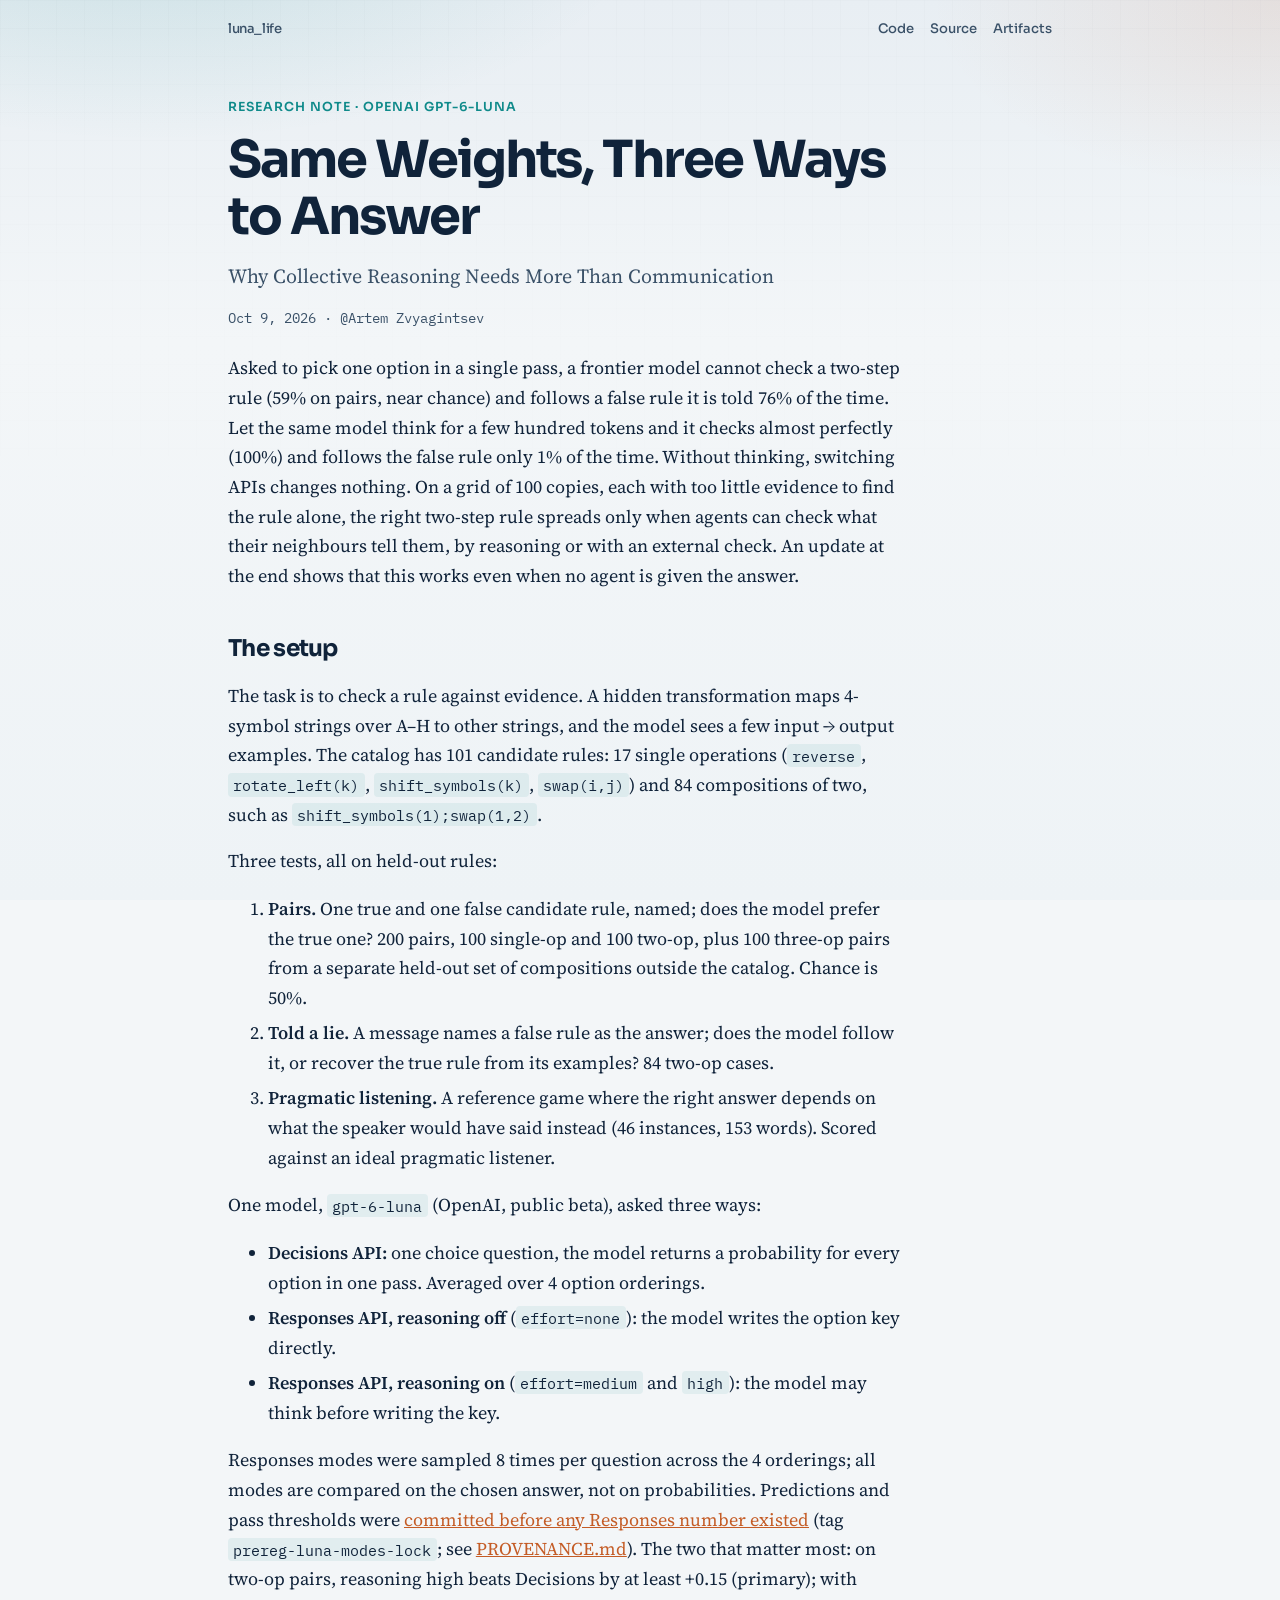
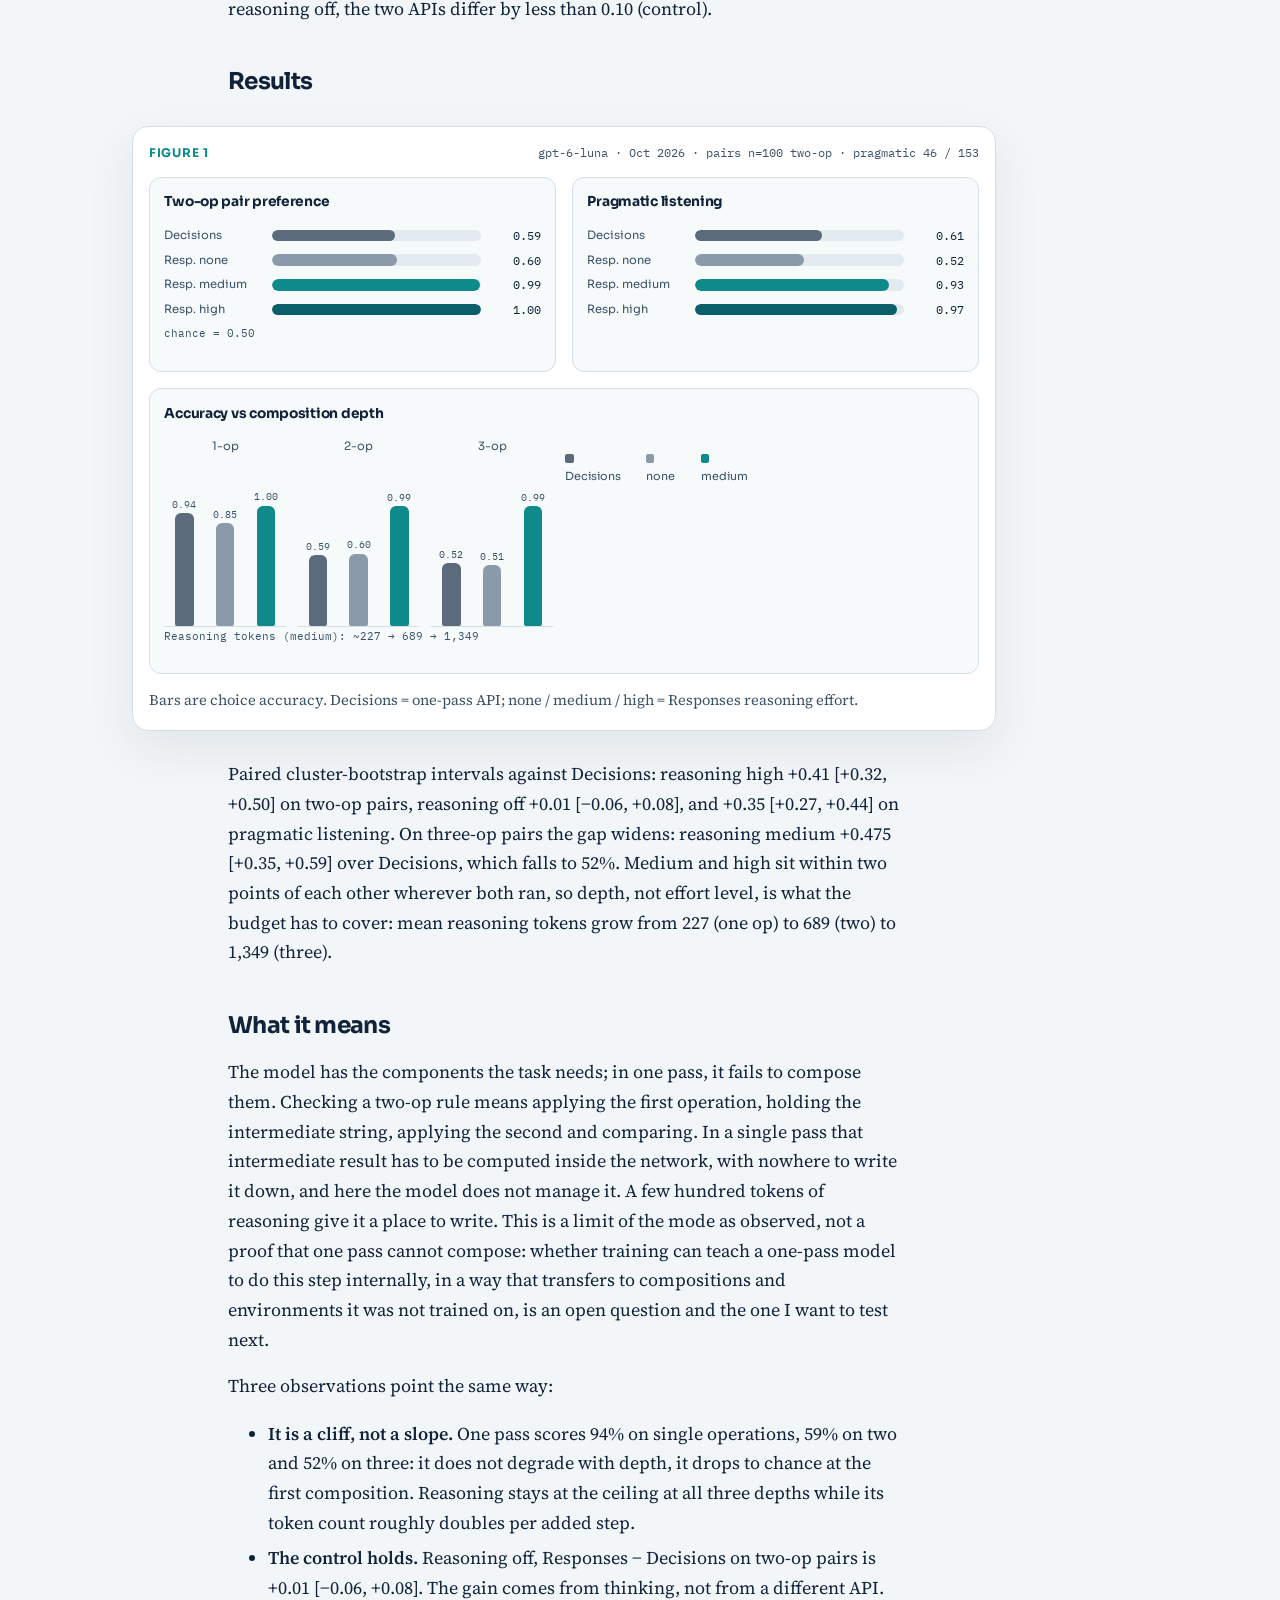
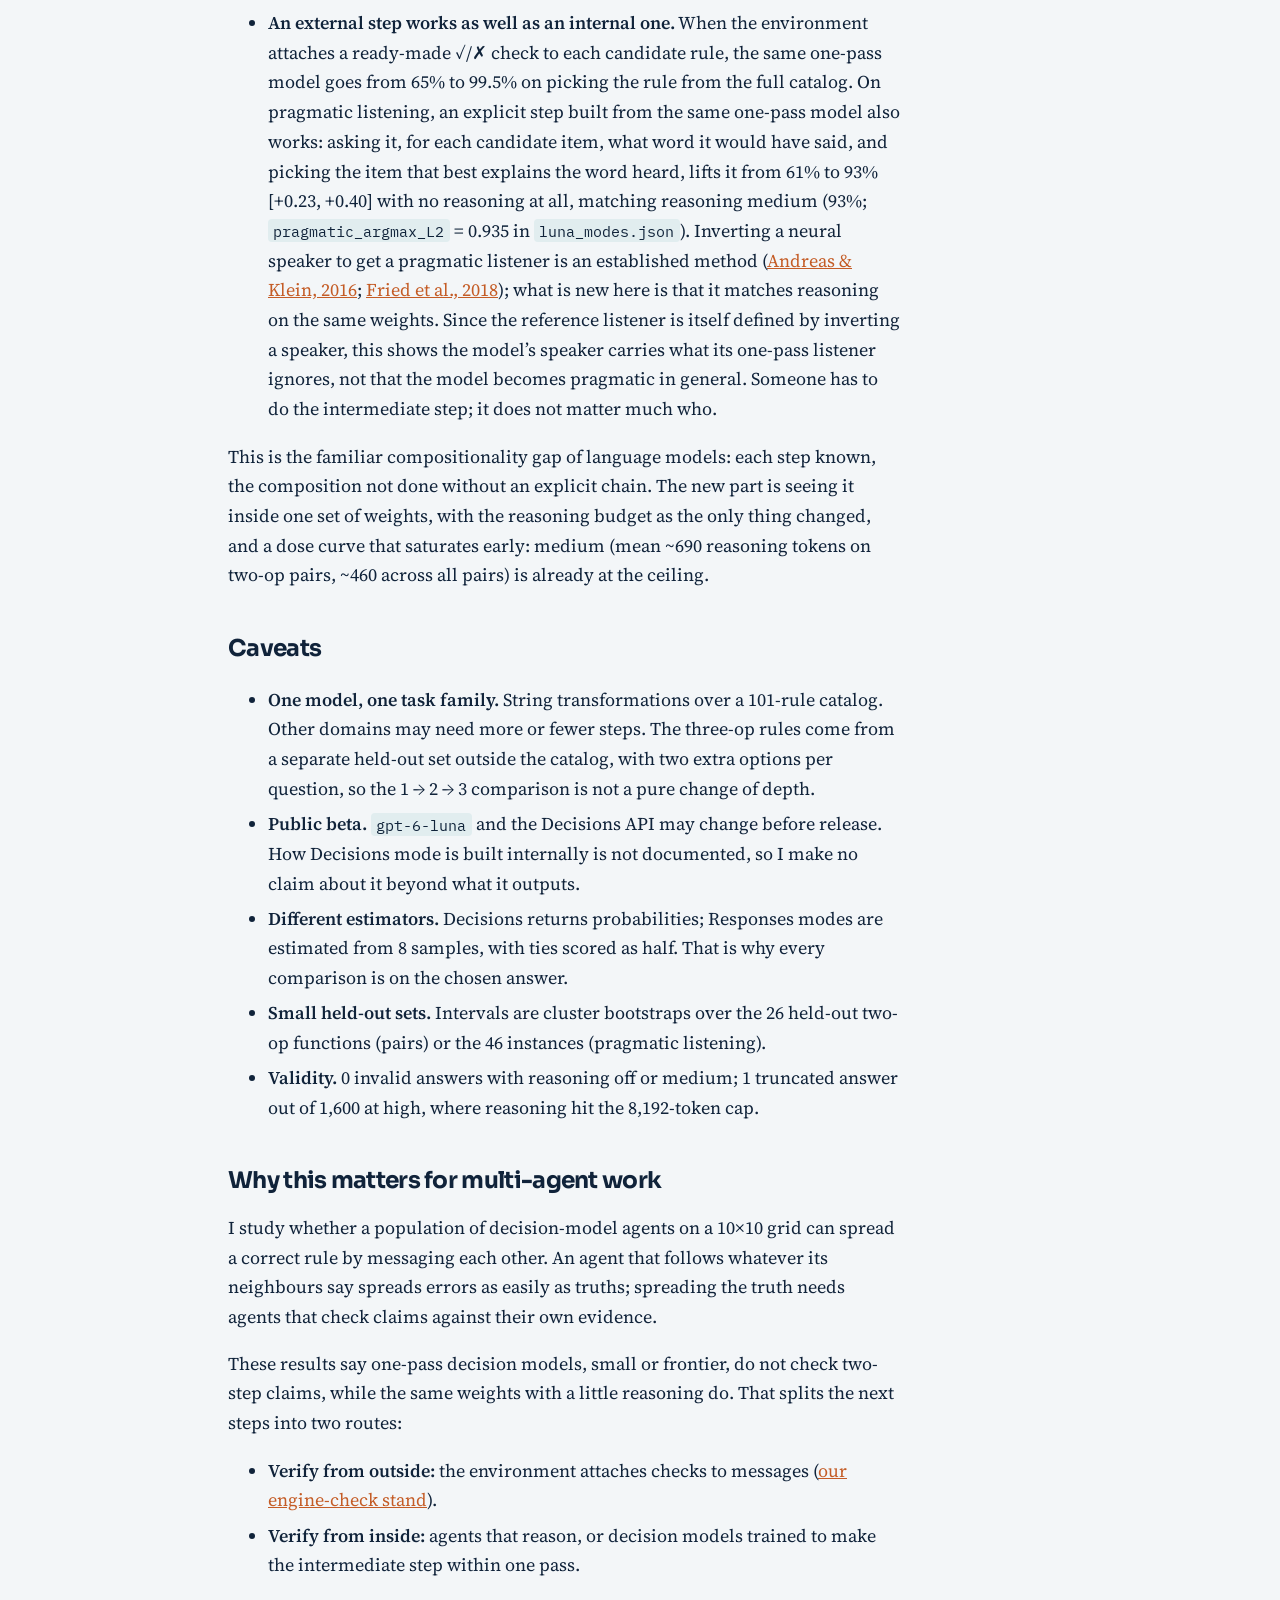
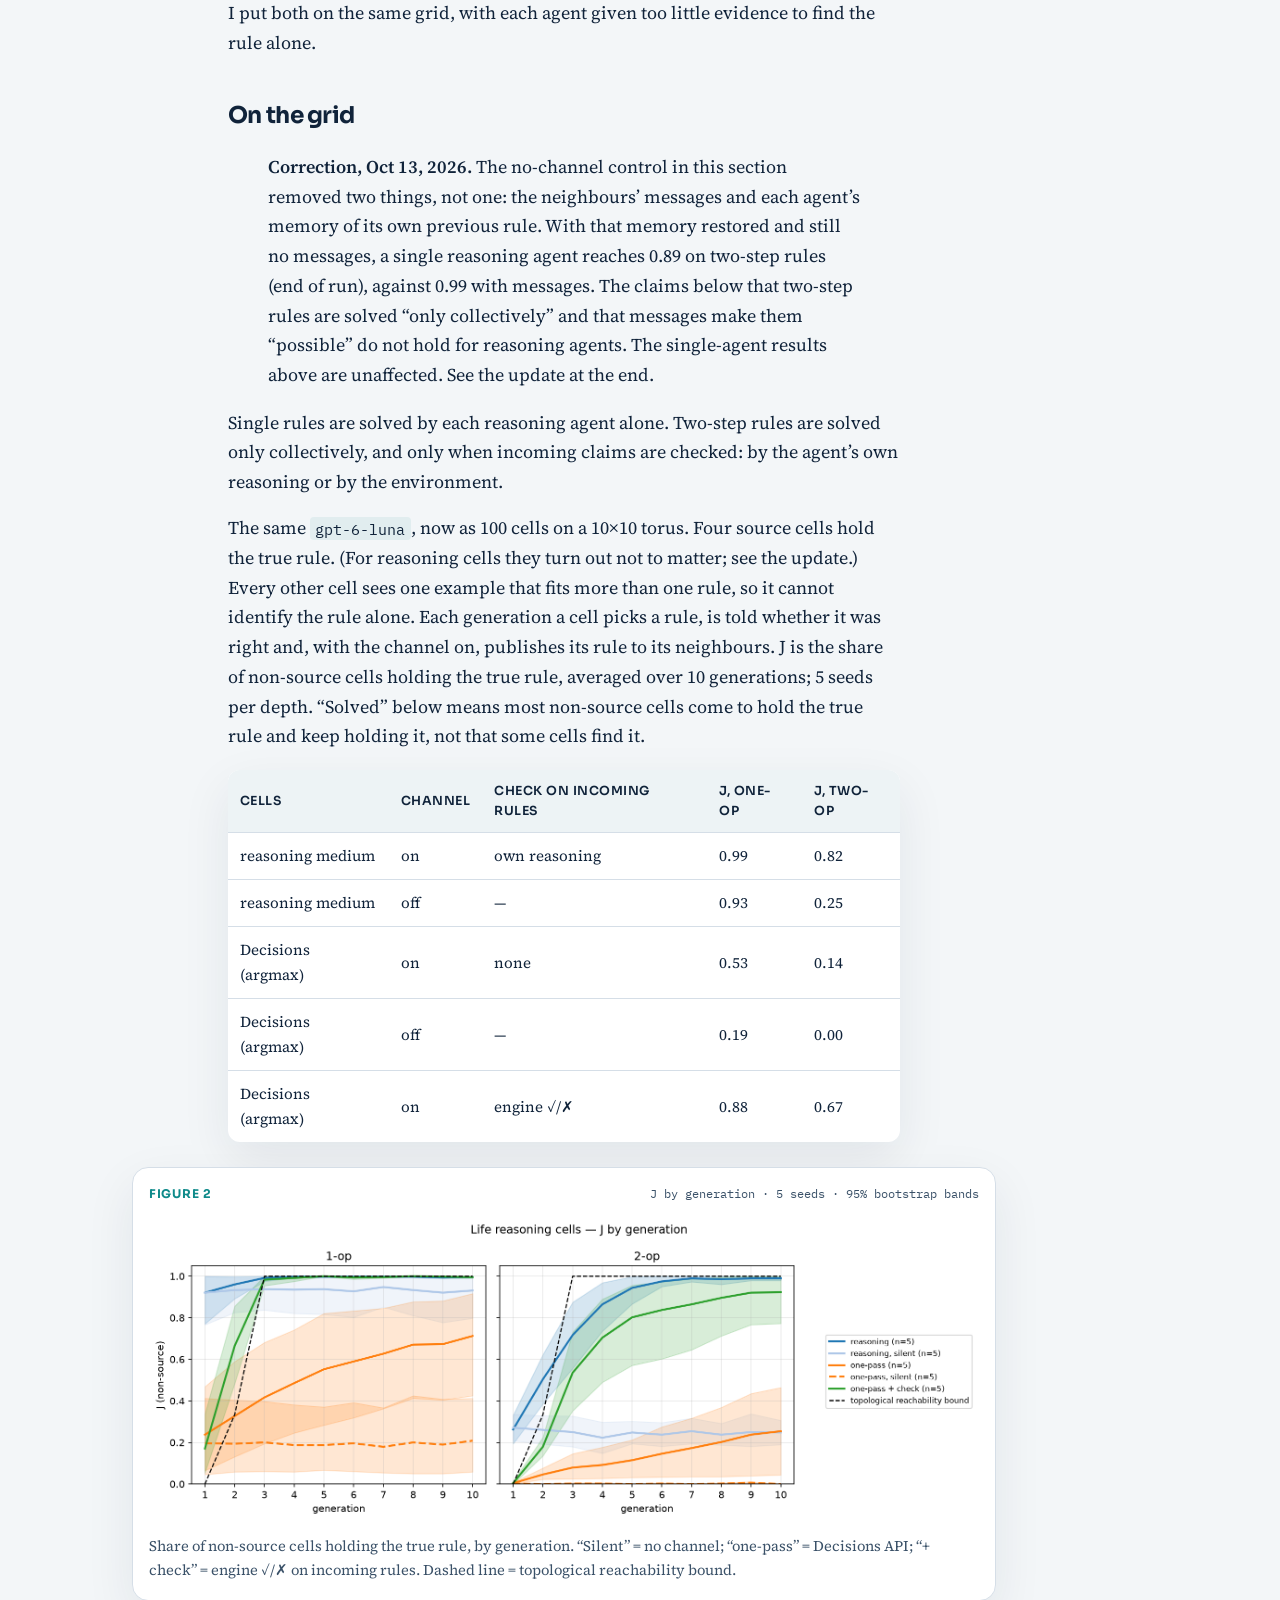
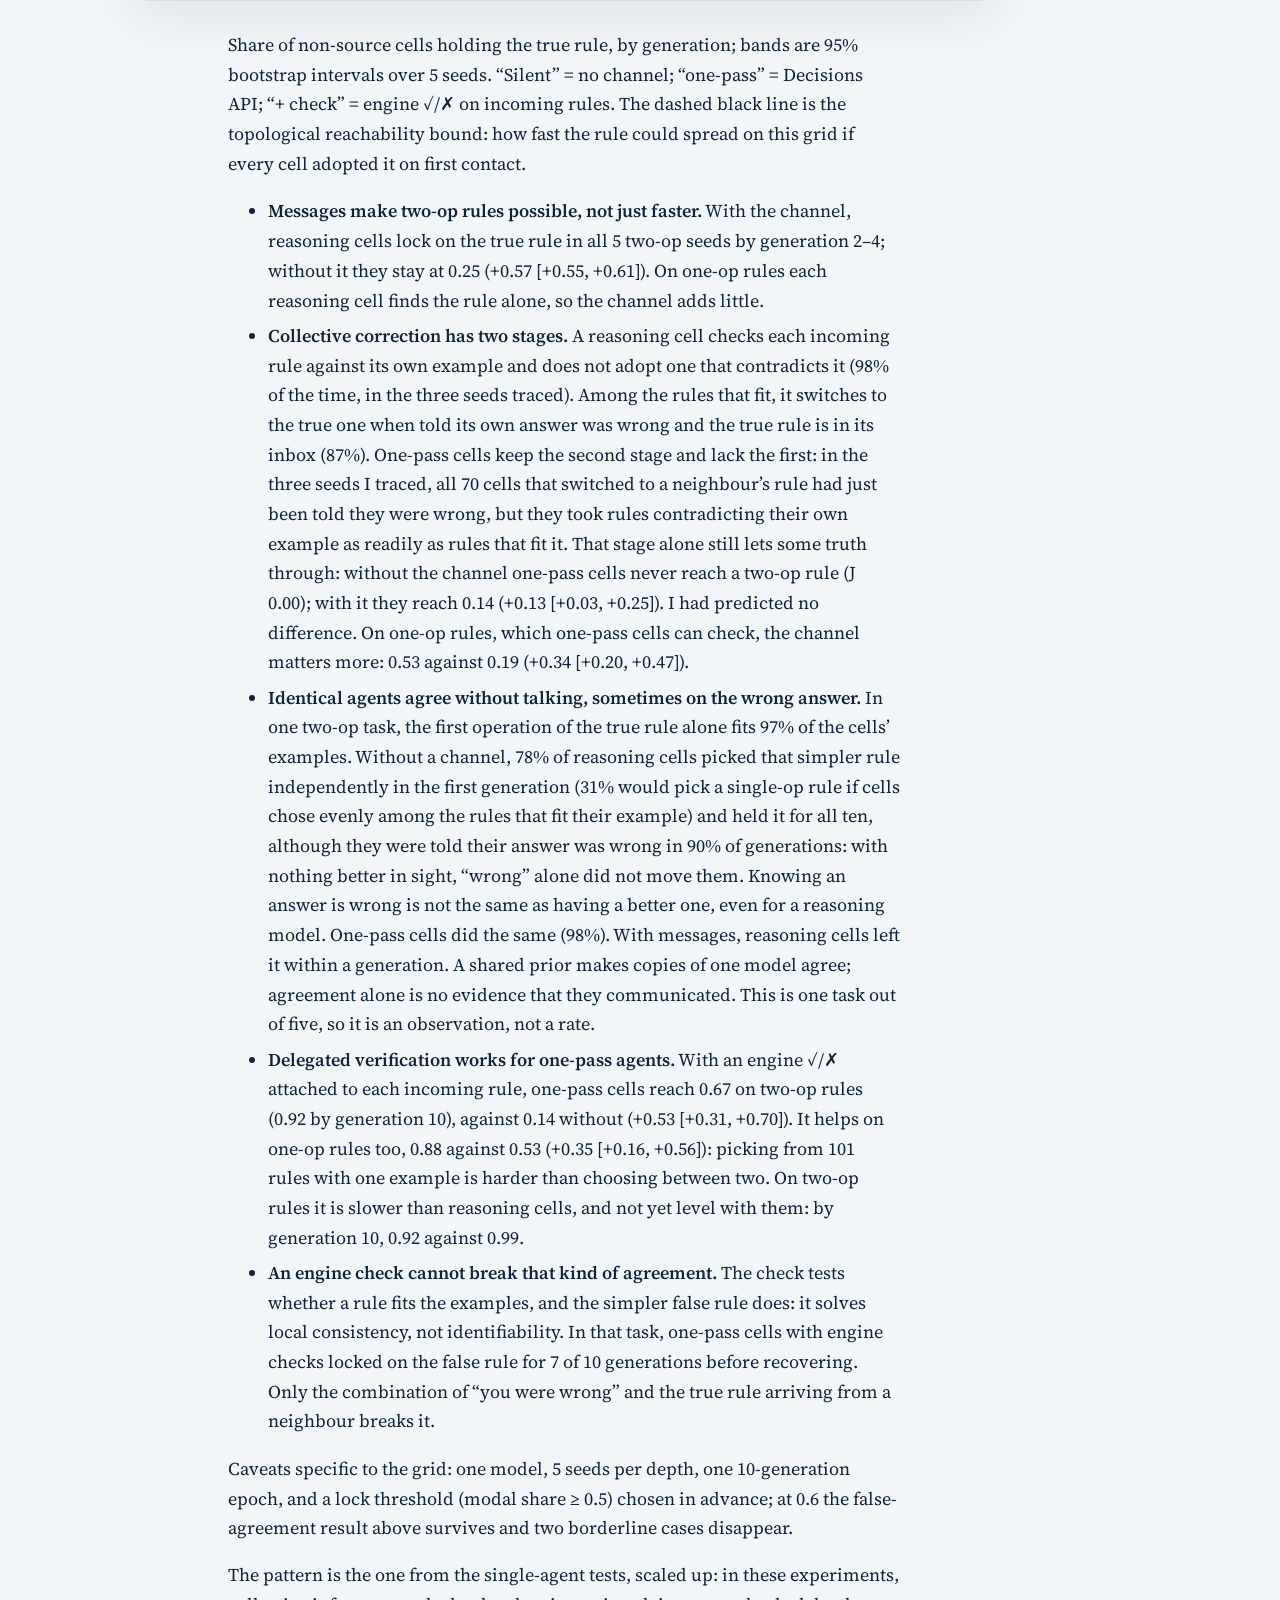
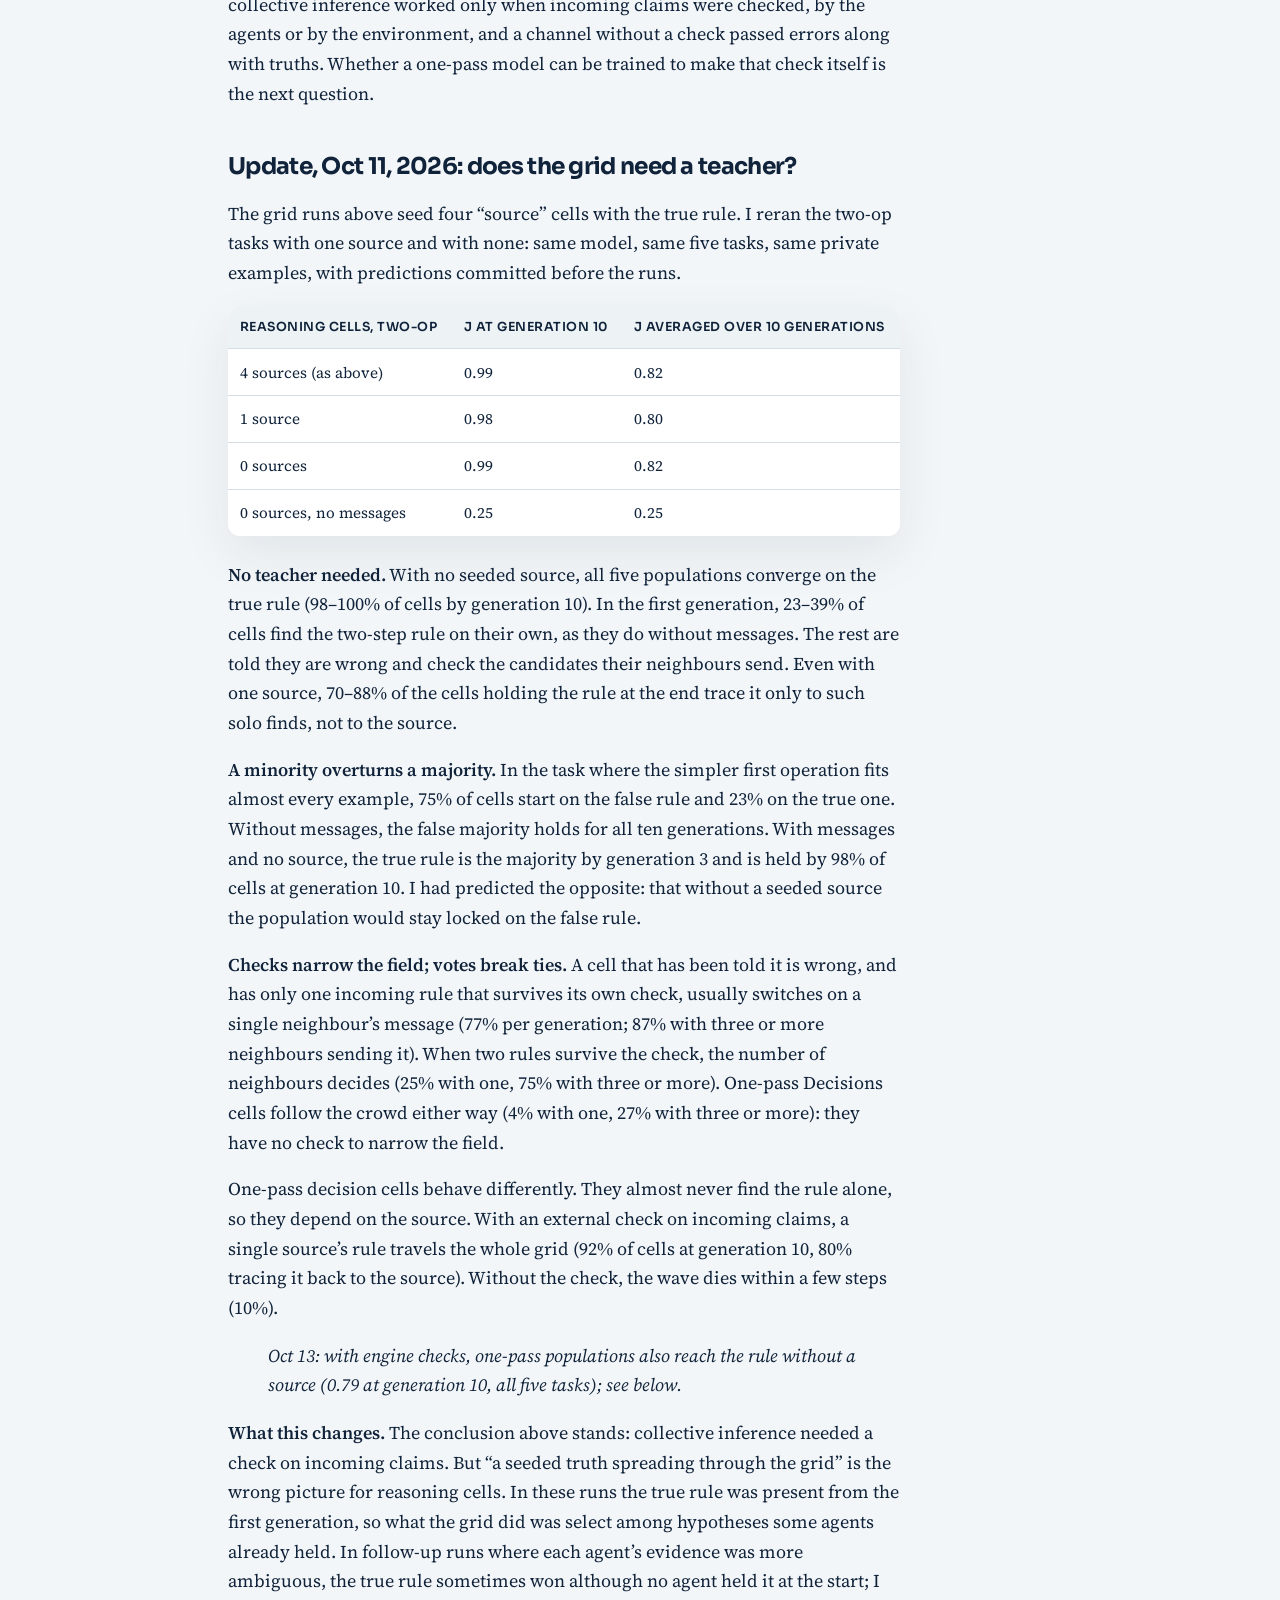
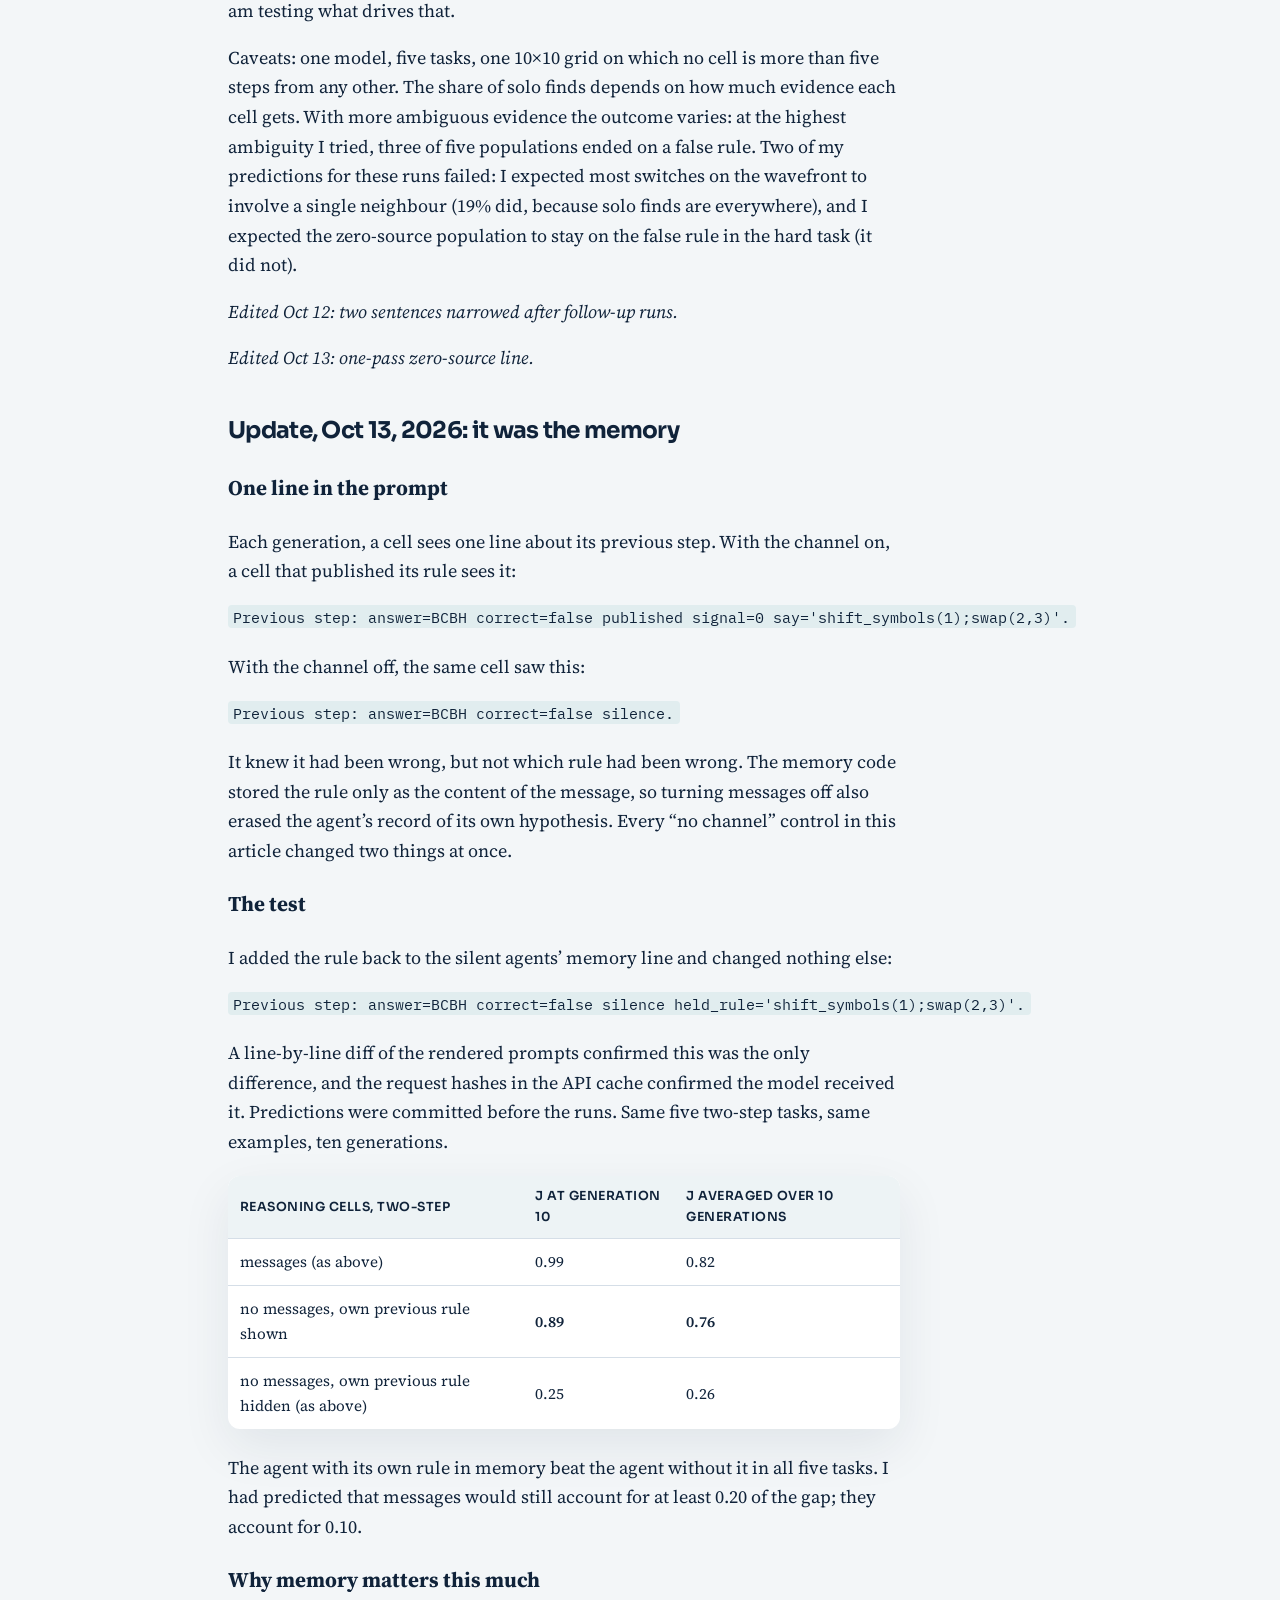
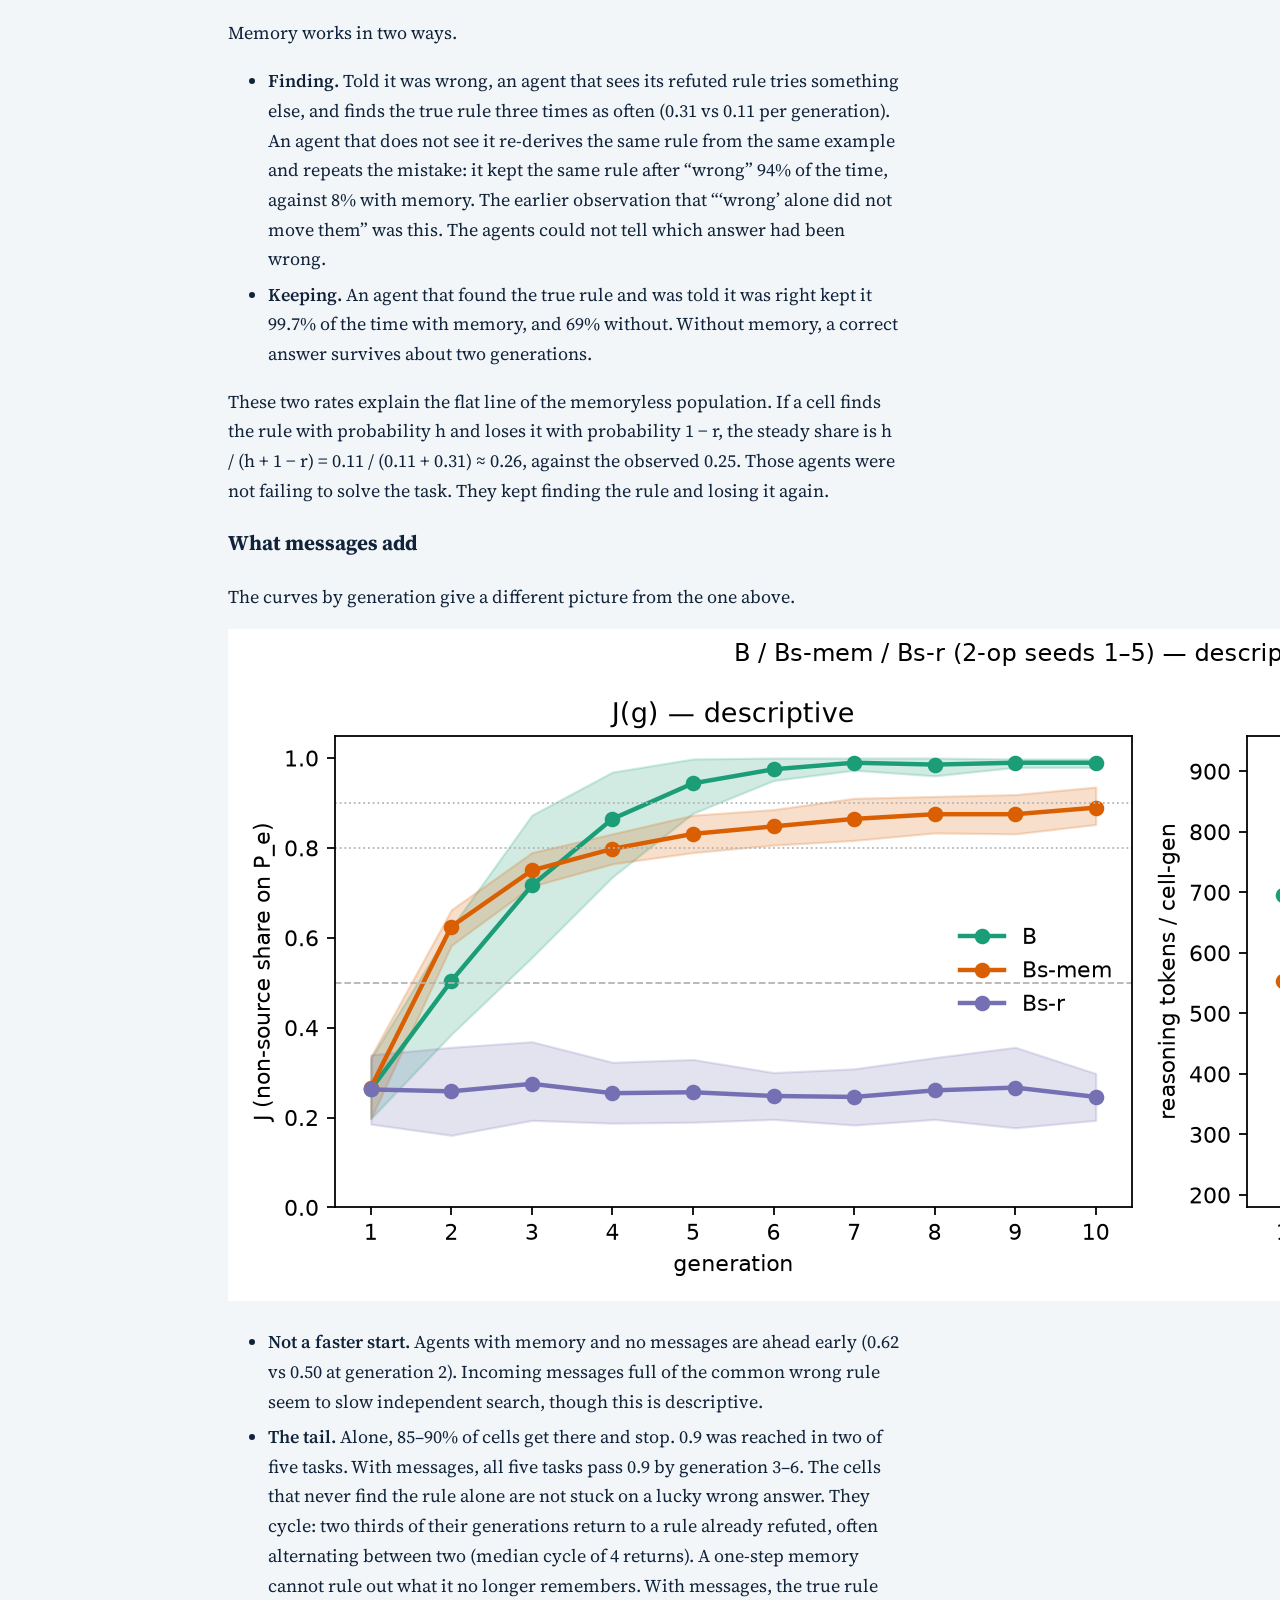
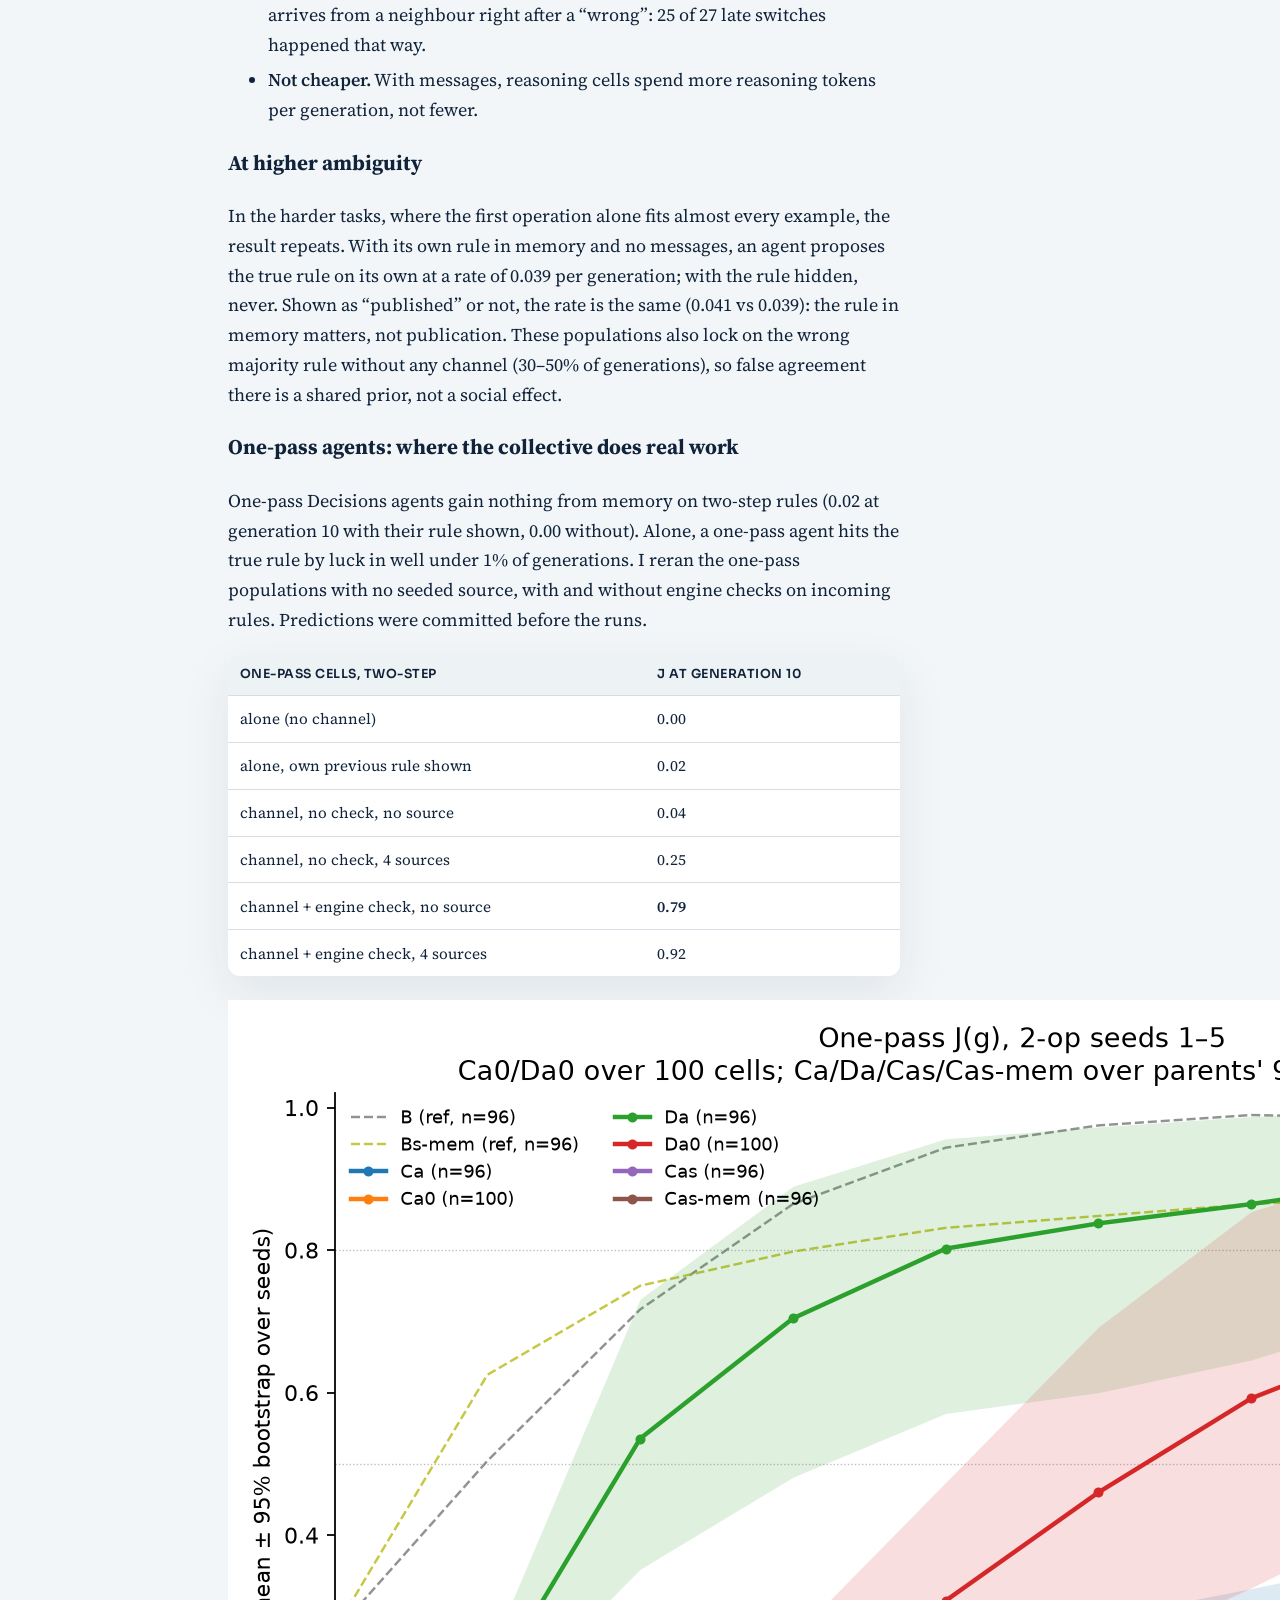
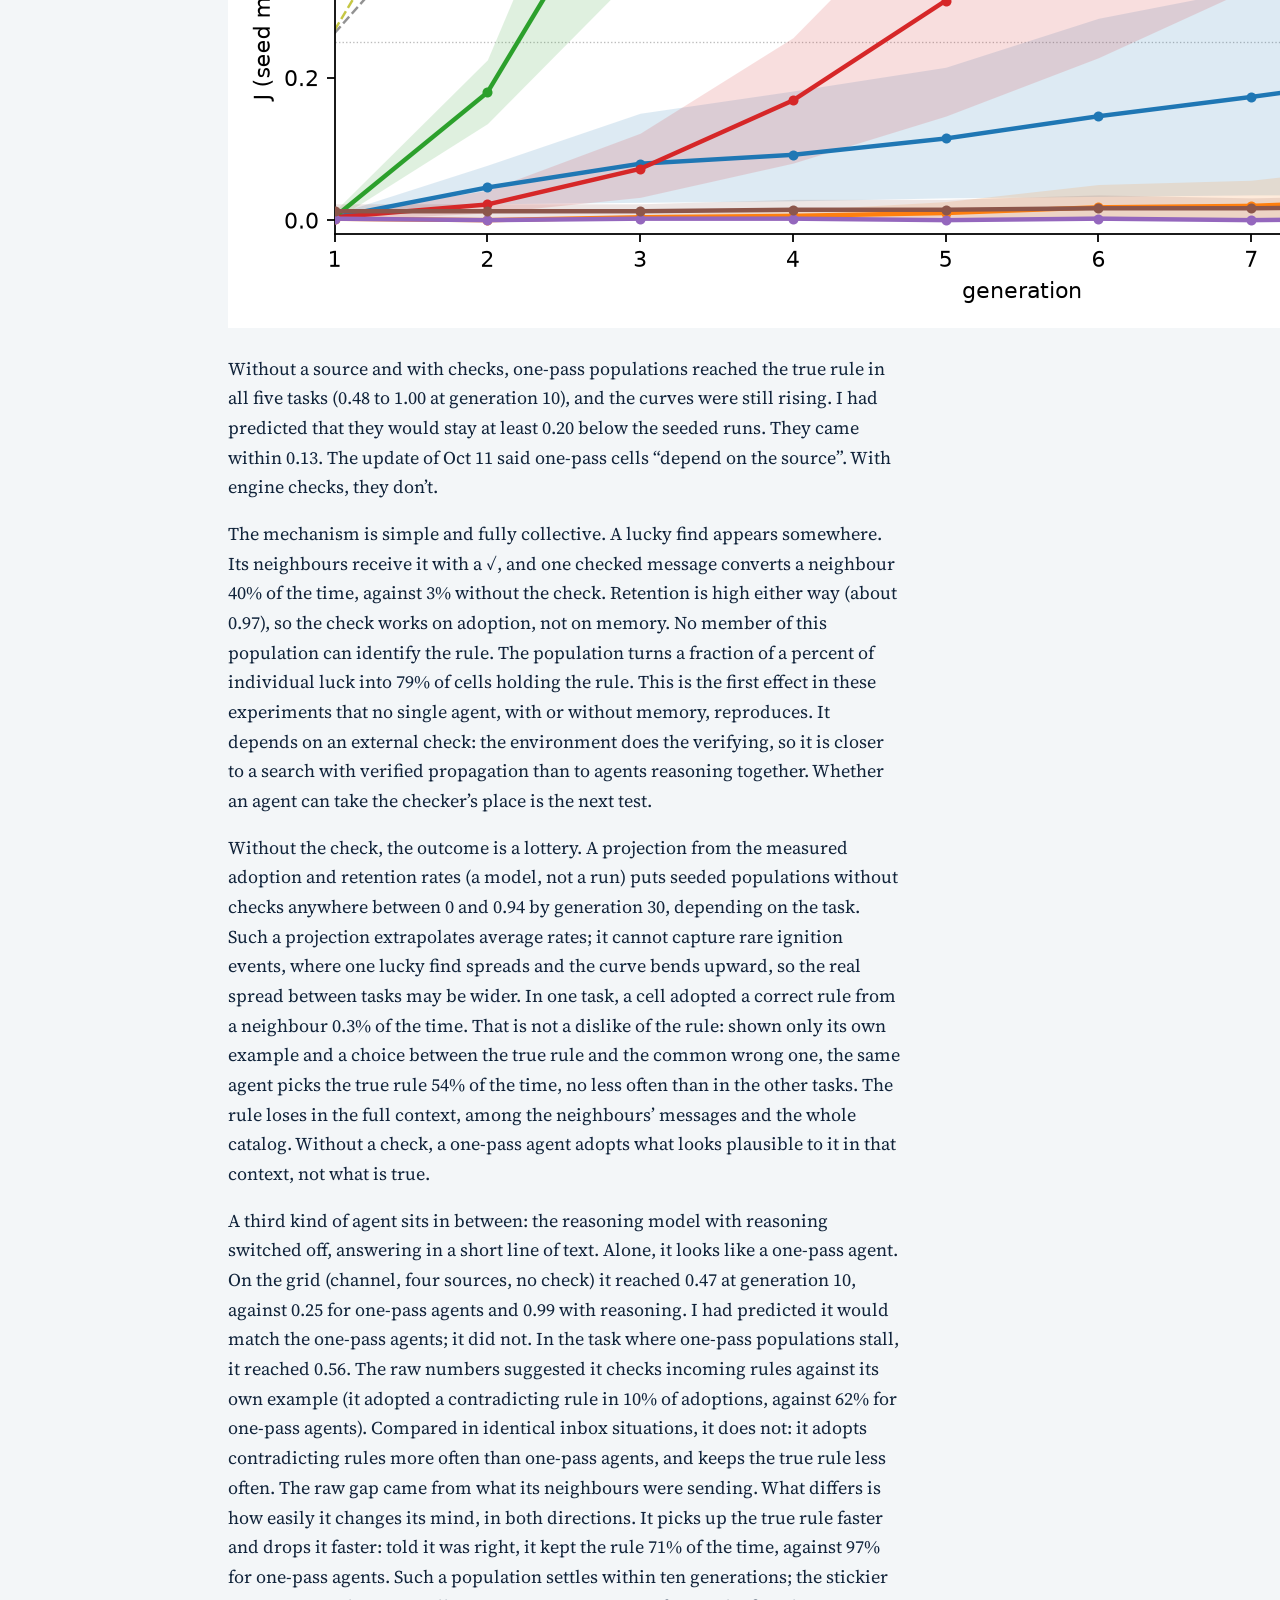
==== docs/index.html @ cc13dfab "article: publish Oct 13 Luna update (reasoning-off + cost) Also mirror Phase0 completed-only stage1 " ====
<!DOCTYPE html>
<html lang="en">
<head>
  <meta charset="utf-8" />
  <meta name="viewport" content="width=device-width, initial-scale=1" />
  <title>Same Weights, Three Ways to Answer · luna_life</title>
  <meta name="description" content="Why Collective Reasoning Needs More Than Communication" />
  <meta name="author" content="Artem Zvyagintsev" />
  <link rel="preconnect" href="https://fonts.googleapis.com" />
  <link rel="preconnect" href="https://fonts.gstatic.com" crossorigin />
  <link href="https://fonts.googleapis.com/css2?family=IBM+Plex+Mono:wght@400;500&family=Sora:wght@500;600;700&family=Source+Serif+4:ital,opsz,wght@0,8..60,400;0,8..60,600;1,8..60,400&display=swap" rel="stylesheet" />
  <link rel="stylesheet" href="styles.css" />
</head>
<body>
  <div class="bg" aria-hidden="true"></div>
  <header class="top">
    <a class="mark" href="https://github.com/corba777/luna_life">luna_life</a>
    <nav>
      <a href="https://github.com/corba777/luna_life">Code</a>
      <a href="https://github.com/corba777/luna_life/blob/main/article/Luna.md">Source</a>
      <a href="https://github.com/corba777/luna_life/tree/main/artifacts">Artifacts</a>
    </nav>
  </header>

  <main>
    <article>
      <header class="hero">
        <p class="eyebrow">Research note · OpenAI gpt-6-luna</p>
        <h1>Same Weights, Three Ways to Answer</h1>
        <p class="dek">Why Collective Reasoning Needs More Than Communication</p>
        <p class="meta">Oct 9, 2026 · @Artem Zvyagintsev</p>
      </header>

      <div class="prose">
<p>Asked to pick one option in a single pass, a frontier model cannot check a two-step rule (59% on pairs, near chance) and follows a false rule it is told 76% of the time. Let the same model think for a few hundred tokens and it checks almost perfectly (100%) and follows the false rule only 1% of the time. Without thinking, switching APIs changes nothing. On a grid of 100 copies, each with too little evidence to find the rule alone, the right two-step rule spreads only when agents can check what their neighbours tell them, by reasoning or with an external check. An update at the end shows that this works even when no agent is given the answer.</p>
<h2>The setup</h2>
<p>The task is to check a rule against evidence. A hidden transformation maps 4-symbol strings over A–H to other strings, and the model sees a few input → output examples. The catalog has 101 candidate rules: 17 single operations (<code>reverse</code>, <code>rotate_left(k)</code>, <code>shift_symbols(k)</code>, <code>swap(i,j)</code>) and 84 compositions of two, such as <code>shift_symbols(1);swap(1,2)</code>.</p>
<p>Three tests, all on held-out rules:</p>
<ol>
<li><strong>Pairs.</strong> One true and one false candidate rule, named; does the model prefer the true one? 200 pairs, 100 single-op and 100 two-op, plus 100 three-op pairs from a separate held-out set of compositions outside the catalog. Chance is 50%.</li>
<li><strong>Told a lie.</strong> A message names a false rule as the answer; does the model follow it, or recover the true rule from its examples? 84 two-op cases.</li>
<li><strong>Pragmatic listening.</strong> A reference game where the right answer depends on what the speaker would have said instead (46 instances, 153 words). Scored against an ideal pragmatic listener.</li>
</ol>
<p>One model, <code>gpt-6-luna</code> (OpenAI, public beta), asked three ways:</p>
<ul>
<li><strong>Decisions API:</strong> one choice question, the model returns a probability for every option in one pass. Averaged over 4 option orderings.</li>
<li><strong>Responses API, reasoning off</strong> (<code>effort=none</code>): the model writes the option key directly.</li>
<li><strong>Responses API, reasoning on</strong> (<code>effort=medium</code> and <code>high</code>): the model may think before writing the key.</li>
</ul>
<p>Responses modes were sampled 8 times per question across the 4 orderings; all modes are compared on the chosen answer, not on probabilities. Predictions and pass thresholds were <a href="https://github.com/corba777/luna_life/tree/prereg-luna-modes-lock">committed before any Responses number existed</a> (tag <code>prereg-luna-modes-lock</code>; see <a href="https://github.com/corba777/luna_life/blob/main/PROVENANCE.md">PROVENANCE.md</a>). The two that matter most: on two-op pairs, reasoning high beats Decisions by at least +0.15 (primary); with reasoning off, the two APIs differ by less than 0.10 (control).</p>
<h2>Results</h2>
<div class="figure" id="fig-modes">
  <div class="figure-head">
    <span class="figure-label">Figure 1</span>
    <span class="figure-meta">gpt-6-luna · Oct 2026 · pairs n=100 two-op · pragmatic 46 / 153</span>
  </div>
  <div class="chart-grid">
    <div class="chart-panel">
      <h3>Two-op pair preference</h3>
      <div class="bars" data-chart="pairs"></div>
      <p class="chance">chance = 0.50</p>
    </div>
    <div class="chart-panel">
      <h3>Pragmatic listening</h3>
      <div class="bars" data-chart="pragmatic"></div>
    </div>
    <div class="chart-panel wide">
      <h3>Accuracy vs composition depth</h3>
      <div class="depth" data-chart="depth"></div>
      <p class="chance">Reasoning tokens (medium): ~227 → 689 → 1,349</p>
    </div>
  </div>
  <p class="caption">Bars are choice accuracy. Decisions = one-pass API; none / medium / high = Responses reasoning effort.</p>
</div>
<p>Paired cluster-bootstrap intervals against Decisions: reasoning high +0.41 [+0.32, +0.50] on two-op pairs, reasoning off +0.01 [−0.06, +0.08], and +0.35 [+0.27, +0.44] on pragmatic listening. On three-op pairs the gap widens: reasoning medium +0.475 [+0.35, +0.59] over Decisions, which falls to 52%. Medium and high sit within two points of each other wherever both ran, so depth, not effort level, is what the budget has to cover: mean reasoning tokens grow from 227 (one op) to 689 (two) to 1,349 (three).</p>
<h2>What it means</h2>
<p>The model has the components the task needs; in one pass, it fails to compose them. Checking a two-op rule means applying the first operation, holding the intermediate string, applying the second and comparing. In a single pass that intermediate result has to be computed inside the network, with nowhere to write it down, and here the model does not manage it. A few hundred tokens of reasoning give it a place to write. This is a limit of the mode as observed, not a proof that one pass cannot compose: whether training can teach a one-pass model to do this step internally, in a way that transfers to compositions and environments it was not trained on, is an open question and the one I want to test next.</p>
<p>Three observations point the same way:</p>
<ul>
<li><strong>It is a cliff, not a slope.</strong> One pass scores 94% on single operations, 59% on two and 52% on three: it does not degrade with depth, it drops to chance at the first composition. Reasoning stays at the ceiling at all three depths while its token count roughly doubles per added step.</li>
<li><strong>The control holds.</strong> Reasoning off, Responses − Decisions on two-op pairs is +0.01 [−0.06, +0.08]. The gain comes from thinking, not from a different API.</li>
<li><strong>An external step works as well as an internal one.</strong> When the environment attaches a ready-made ✓/✗ check to each candidate rule, the same one-pass model goes from 65% to 99.5% on picking the rule from the full catalog. On pragmatic listening, an explicit step built from the same one-pass model also works: asking it, for each candidate item, what word it would have said, and picking the item that best explains the word heard, lifts it from 61% to 93% [+0.23, +0.40] with no reasoning at all, matching reasoning medium (93%; <code>pragmatic_argmax_L2</code> = 0.935 in <code>luna_modes.json</code>). Inverting a neural speaker to get a pragmatic listener is an established method (<a href="https://arxiv.org/abs/1604.00562">Andreas &amp; Klein, 2016</a>; <a href="https://arxiv.org/abs/1711.04987">Fried et al., 2018</a>); what is new here is that it matches reasoning on the same weights. Since the reference listener is itself defined by inverting a speaker, this shows the model&rsquo;s speaker carries what its one-pass listener ignores, not that the model becomes pragmatic in general. Someone has to do the intermediate step; it does not matter much who.</li>
</ul>
<p>This is the familiar compositionality gap of language models: each step known, the composition not done without an explicit chain. The new part is seeing it inside one set of weights, with the reasoning budget as the only thing changed, and a dose curve that saturates early: medium (mean ~690 reasoning tokens on two-op pairs, ~460 across all pairs) is already at the ceiling.</p>
<h2>Caveats</h2>
<ul>
<li><strong>One model, one task family.</strong> String transformations over a 101-rule catalog. Other domains may need more or fewer steps. The three-op rules come from a separate held-out set outside the catalog, with two extra options per question, so the 1 → 2 → 3 comparison is not a pure change of depth.</li>
<li><strong>Public beta.</strong> <code>gpt-6-luna</code> and the Decisions API may change before release. How Decisions mode is built internally is not documented, so I make no claim about it beyond what it outputs.</li>
<li><strong>Different estimators.</strong> Decisions returns probabilities; Responses modes are estimated from 8 samples, with ties scored as half. That is why every comparison is on the chosen answer.</li>
<li><strong>Small held-out sets.</strong> Intervals are cluster bootstraps over the 26 held-out two-op functions (pairs) or the 46 instances (pragmatic listening).</li>
<li><strong>Validity.</strong> 0 invalid answers with reasoning off or medium; 1 truncated answer out of 1,600 at high, where reasoning hit the 8,192-token cap.</li>
</ul>
<h2>Why this matters for multi-agent work</h2>
<p>I study whether a population of decision-model agents on a 10×10 grid can spread a correct rule by messaging each other. An agent that follows whatever its neighbours say spreads errors as easily as truths; spreading the truth needs agents that check claims against their own evidence.</p>
<p>These results say one-pass decision models, small or frontier, do not check two-step claims, while the same weights with a little reasoning do. That splits the next steps into two routes:</p>
<ul>
<li><strong>Verify from outside:</strong> the environment attaches checks to messages (<a href="https://github.com/corba777/luna_life/tree/main/life_verify">our engine-check stand</a>).</li>
<li><strong>Verify from inside:</strong> agents that reason, or decision models trained to make the intermediate step within one pass.</li>
</ul>
<p>I put both on the same grid, with each agent given too little evidence to find the rule alone.</p>
<h2>On the grid</h2>
<blockquote>
<p><strong>Correction, Oct 13, 2026.</strong> The no-channel control in this section removed two things, not one:
the neighbours&rsquo; messages and each agent&rsquo;s memory of its own previous rule. With that memory
restored and still no messages, a single reasoning agent reaches 0.89 on two-step rules (end of
run), against 0.99 with messages. The claims below that two-step rules are solved &ldquo;only
collectively&rdquo; and that messages make them &ldquo;possible&rdquo; do not hold for reasoning agents. The
single-agent results above are unaffected. See the update at the end.</p>
</blockquote>
<p>Single rules are solved by each reasoning agent alone. Two-step rules are solved only collectively, and only when incoming claims are checked: by the agent&rsquo;s own reasoning or by the environment.</p>
<p>The same <code>gpt-6-luna</code>, now as 100 cells on a 10×10 torus. Four source cells hold the true rule. (For reasoning cells they turn out not to matter; see the update.) Every other cell sees one example that fits more than one rule, so it cannot identify the rule alone. Each generation a cell picks a rule, is told whether it was right and, with the channel on, publishes its rule to its neighbours. J is the share of non-source cells holding the true rule, averaged over 10 generations; 5 seeds per depth. &ldquo;Solved&rdquo; below means most non-source cells come to hold the true rule and keep holding it, not that some cells find it.</p>
<table>
<thead>
<tr>
<th>cells</th>
<th>channel</th>
<th>check on incoming rules</th>
<th>J, one-op</th>
<th>J, two-op</th>
</tr>
</thead>
<tbody>
<tr>
<td>reasoning medium</td>
<td>on</td>
<td>own reasoning</td>
<td>0.99</td>
<td>0.82</td>
</tr>
<tr>
<td>reasoning medium</td>
<td>off</td>
<td>—</td>
<td>0.93</td>
<td>0.25</td>
</tr>
<tr>
<td>Decisions (argmax)</td>
<td>on</td>
<td>none</td>
<td>0.53</td>
<td>0.14</td>
</tr>
<tr>
<td>Decisions (argmax)</td>
<td>off</td>
<td>—</td>
<td>0.19</td>
<td>0.00</td>
</tr>
<tr>
<td>Decisions (argmax)</td>
<td>on</td>
<td>engine ✓/✗</td>
<td>0.88</td>
<td>0.67</td>
</tr>
</tbody>
</table>
<figure class="figure photo">
  <div class="figure-head">
    <span class="figure-label">Figure 2</span>
    <span class="figure-meta">J by generation · 5 seeds · 95% bootstrap bands</span>
  </div>
  <img src="assets/fig_j_by_gen.png" alt="Share of non-source cells holding the true rule by generation, one-op and two-op panels" width="1200" height="640" loading="lazy" />
  <figcaption>Share of non-source cells holding the true rule, by generation. “Silent” = no channel; “one-pass” = Decisions API; “+ check” = engine ✓/✗ on incoming rules. Dashed line = topological reachability bound.</figcaption>
</figure>
<p>Share of non-source cells holding the true rule, by generation; bands are 95% bootstrap intervals over 5 seeds. &ldquo;Silent&rdquo; = no channel; &ldquo;one-pass&rdquo; = Decisions API; &ldquo;+ check&rdquo; = engine ✓/✗ on incoming rules. The dashed black line is the topological reachability bound: how fast the rule could spread on this grid if every cell adopted it on first contact.</p>
<ul>
<li><strong>Messages make two-op rules possible, not just faster.</strong> With the channel, reasoning cells lock on the true rule in all 5 two-op seeds by generation 2–4; without it they stay at 0.25 (+0.57 [+0.55, +0.61]). On one-op rules each reasoning cell finds the rule alone, so the channel adds little.</li>
<li><strong>Collective correction has two stages.</strong> A reasoning cell checks each incoming rule against its own example and does not adopt one that contradicts it (98% of the time, in the three seeds traced). Among the rules that fit, it switches to the true one when told its own answer was wrong and the true rule is in its inbox (87%). One-pass cells keep the second stage and lack the first: in the three seeds I traced, all 70 cells that switched to a neighbour&rsquo;s rule had just been told they were wrong, but they took rules contradicting their own example as readily as rules that fit it. That stage alone still lets some truth through: without the channel one-pass cells never reach a two-op rule (J 0.00); with it they reach 0.14 (+0.13 [+0.03, +0.25]). I had predicted no difference. On one-op rules, which one-pass cells can check, the channel matters more: 0.53 against 0.19 (+0.34 [+0.20, +0.47]).</li>
<li><strong>Identical agents agree without talking, sometimes on the wrong answer.</strong> In one two-op task, the first operation of the true rule alone fits 97% of the cells&rsquo; examples. Without a channel, 78% of reasoning cells picked that simpler rule independently in the first generation (31% would pick a single-op rule if cells chose evenly among the rules that fit their example) and held it for all ten, although they were told their answer was wrong in 90% of generations: with nothing better in sight, &ldquo;wrong&rdquo; alone did not move them. Knowing an answer is wrong is not the same as having a better one, even for a reasoning model. One-pass cells did the same (98%). With messages, reasoning cells left it within a generation. A shared prior makes copies of one model agree; agreement alone is no evidence that they communicated. This is one task out of five, so it is an observation, not a rate.</li>
<li><strong>Delegated verification works for one-pass agents.</strong> With an engine ✓/✗ attached to each incoming rule, one-pass cells reach 0.67 on two-op rules (0.92 by generation 10), against 0.14 without (+0.53 [+0.31, +0.70]). It helps on one-op rules too, 0.88 against 0.53 (+0.35 [+0.16, +0.56]): picking from 101 rules with one example is harder than choosing between two. On two-op rules it is slower than reasoning cells, and not yet level with them: by generation 10, 0.92 against 0.99.</li>
<li><strong>An engine check cannot break that kind of agreement.</strong> The check tests whether a rule fits the examples, and the simpler false rule does: it solves local consistency, not identifiability. In that task, one-pass cells with engine checks locked on the false rule for 7 of 10 generations before recovering. Only the combination of &ldquo;you were wrong&rdquo; and the true rule arriving from a neighbour breaks it.</li>
</ul>
<p>Caveats specific to the grid: one model, 5 seeds per depth, one 10-generation epoch, and a lock threshold (modal share ≥ 0.5) chosen in advance; at 0.6 the false-agreement result above survives and two borderline cases disappear.</p>
<p>The pattern is the one from the single-agent tests, scaled up: in these experiments, collective inference worked only when incoming claims were checked, by the agents or by the environment, and a channel without a check passed errors along with truths. Whether a one-pass model can be trained to make that check itself is the next question.</p>
<h2>Update, Oct 11, 2026: does the grid need a teacher?</h2>
<p>The grid runs above seed four &ldquo;source&rdquo; cells with the true rule. I reran the two-op tasks with one
source and with none: same model, same five tasks, same private examples, with predictions committed
before the runs.</p>
<table>
<thead>
<tr>
<th>reasoning cells, two-op</th>
<th>J at generation 10</th>
<th>J averaged over 10 generations</th>
</tr>
</thead>
<tbody>
<tr>
<td>4 sources (as above)</td>
<td>0.99</td>
<td>0.82</td>
</tr>
<tr>
<td>1 source</td>
<td>0.98</td>
<td>0.80</td>
</tr>
<tr>
<td>0 sources</td>
<td>0.99</td>
<td>0.82</td>
</tr>
<tr>
<td>0 sources, no messages</td>
<td>0.25</td>
<td>0.25</td>
</tr>
</tbody>
</table>
<p><strong>No teacher needed.</strong> With no seeded source, all five populations converge on the true rule (98–100%
of cells by generation 10). In the first generation, 23–39% of cells find the two-step rule on their
own, as they do without messages. The rest are told they are wrong and check the candidates their
neighbours send. Even with one source, 70–88% of the cells holding the rule at the end trace it only
to such solo finds, not to the source.</p>
<p><strong>A minority overturns a majority.</strong> In the task where the simpler first operation fits almost every
example, 75% of cells start on the false rule and 23% on the true one. Without messages, the false
majority holds for all ten generations. With messages and no source, the true rule is the majority by
generation 3 and is held by 98% of cells at generation 10. I had predicted the opposite: that without a
seeded source the population would stay locked on the false rule.</p>
<p><strong>Checks narrow the field; votes break ties.</strong> A cell that has been told it is wrong, and has only one
incoming rule that survives its own check, usually switches on a single neighbour&rsquo;s message (77% per
generation; 87% with three or more neighbours sending it). When two rules survive the check, the
number of neighbours decides (25% with one, 75% with three or more). One-pass Decisions cells follow
the crowd either way (4% with one, 27% with three or more): they have no check to narrow the field.</p>
<p>One-pass decision cells behave differently. They almost never find the rule alone, so they depend on
the source. With an external check on incoming claims, a single source&rsquo;s rule travels the whole grid
(92% of cells at generation 10, 80% tracing it back to the source). Without the check, the wave dies
within a few steps (10%).</p>
<blockquote>
<p><em>Oct 13: with engine checks, one-pass populations also reach the rule without a source (0.79 at
generation 10, all five tasks); see below.</em></p>
</blockquote>
<p><strong>What this changes.</strong> The conclusion above stands: collective inference needed a check on incoming
claims. But &ldquo;a seeded truth spreading through the grid&rdquo; is the wrong picture for reasoning cells. In
these runs the true rule was present from the first generation, so what the grid did was select among
hypotheses some agents already held. In follow-up runs where each agent&rsquo;s evidence was more
ambiguous, the true rule sometimes won although no agent held it at the start; I am testing what
drives that.</p>
<p>Caveats: one model, five tasks, one 10×10 grid on which no cell is more than five steps from any
other. The share of solo finds depends on how much evidence each cell gets. With more ambiguous
evidence the outcome varies: at the highest ambiguity I tried, three of five populations ended on a
false rule. Two of my predictions for these runs failed: I expected most switches on the wavefront
to involve a single neighbour (19% did, because solo finds are everywhere), and I expected the
zero-source population to stay on the false rule in the hard task (it did not).</p>
<p><em>Edited Oct 12: two sentences narrowed after follow-up runs.</em></p>
<p><em>Edited Oct 13: one-pass zero-source line.</em></p>
<h2>Update, Oct 13, 2026: it was the memory</h2>
<h3>One line in the prompt</h3>
<p>Each generation, a cell sees one line about its previous step. With the channel on, a cell that
published its rule sees it:</p>
<pre><code>Previous step: answer=BCBH correct=false published signal=0 say='shift_symbols(1);swap(2,3)'.
</code></pre>
<p>With the channel off, the same cell saw this:</p>
<pre><code>Previous step: answer=BCBH correct=false silence.
</code></pre>
<p>It knew it had been wrong, but not which rule had been wrong. The memory code stored the rule
only as the content of the message, so turning messages off also erased the agent&rsquo;s record of its
own hypothesis. Every &ldquo;no channel&rdquo; control in this article changed two things at once.</p>
<h3>The test</h3>
<p>I added the rule back to the silent agents&rsquo; memory line and changed nothing else:</p>
<pre><code>Previous step: answer=BCBH correct=false silence held_rule='shift_symbols(1);swap(2,3)'.
</code></pre>
<p>A line-by-line diff of the rendered prompts confirmed this was the only difference, and the
request hashes in the API cache confirmed the model received it. Predictions were committed
before the runs. Same five two-step tasks, same examples, ten generations.</p>
<table>
<thead>
<tr>
<th>reasoning cells, two-step</th>
<th>J at generation 10</th>
<th>J averaged over 10 generations</th>
</tr>
</thead>
<tbody>
<tr>
<td>messages (as above)</td>
<td>0.99</td>
<td>0.82</td>
</tr>
<tr>
<td>no messages, own previous rule shown</td>
<td><strong>0.89</strong></td>
<td><strong>0.76</strong></td>
</tr>
<tr>
<td>no messages, own previous rule hidden (as above)</td>
<td>0.25</td>
<td>0.26</td>
</tr>
</tbody>
</table>
<p>The agent with its own rule in memory beat the agent without it in all five tasks. I had predicted
that messages would still account for at least 0.20 of the gap; they account for 0.10.</p>
<h3>Why memory matters this much</h3>
<p>Memory works in two ways.</p>
<ul>
<li><strong>Finding.</strong> Told it was wrong, an agent that sees its refuted rule tries something else, and
  finds the true rule three times as often (0.31 vs 0.11 per generation). An agent that does not
  see it re-derives the same rule from the same example and repeats the mistake: it kept the same
  rule after &ldquo;wrong&rdquo; 94% of the time, against 8% with memory. The earlier observation that
  &ldquo;&lsquo;wrong&rsquo; alone did not move them&rdquo; was this. The agents could not tell which answer had been
  wrong.</li>
<li><strong>Keeping.</strong> An agent that found the true rule and was told it was right kept it 99.7% of the
  time with memory, and 69% without. Without memory, a correct answer survives about two
  generations.</li>
</ul>
<p>These two rates explain the flat line of the memoryless population. If a cell finds the rule with
probability h and loses it with probability 1 − r, the steady share is h / (h + 1 − r) =
0.11 / (0.11 + 0.31) ≈ 0.26, against the observed 0.25. Those agents were not failing to solve the
task. They kept finding the rule and losing it again.</p>
<h3>What messages add</h3>
<p>The curves by generation give a different picture from the one above.</p>
<p><img alt="J by generation for messages, memory without messages, and neither; reasoning tokens per cell by generation" src="assets/fig_curves_B_Bsmem_Bsr.png" /></p>
<ul>
<li><strong>Not a faster start.</strong> Agents with memory and no messages are ahead early (0.62 vs 0.50 at
  generation 2). Incoming messages full of the common wrong rule seem to slow independent search,
  though this is descriptive.</li>
<li><strong>The tail.</strong> Alone, 85–90% of cells get there and stop. 0.9 was reached in two of five tasks.
  With messages, all five tasks pass 0.9 by generation 3–6. The cells that never find the rule
  alone are not stuck on a lucky wrong answer. They cycle: two thirds of their generations
  return to a rule already refuted, often alternating between two (median cycle of 4 returns). A
  one-step memory cannot rule out what it no longer remembers. With messages, the true rule
  arrives from a neighbour right after a &ldquo;wrong&rdquo;: 25 of 27 late switches happened that way.</li>
<li><strong>Not cheaper.</strong> With messages, reasoning cells spend more reasoning tokens per generation, not
  fewer.</li>
</ul>
<h3>At higher ambiguity</h3>
<p>In the harder tasks, where the first operation alone fits almost every example, the result
repeats. With its own rule in memory and no messages, an agent proposes the true rule on its own
at a rate of 0.039 per generation; with the rule hidden, never. Shown as &ldquo;published&rdquo; or
not, the rate is the same (0.041 vs 0.039): the rule in memory matters, not publication. These
populations also lock on the wrong majority rule without any channel (30–50% of generations), so
false agreement there is a shared prior, not a social effect.</p>
<h3>One-pass agents: where the collective does real work</h3>
<p>One-pass Decisions agents gain nothing from memory on two-step rules (0.02 at generation 10 with
their rule shown, 0.00 without). Alone, a one-pass agent hits the true rule by luck in well under 1%
of generations. I reran the one-pass populations with no seeded source, with and without engine
checks on incoming rules. Predictions were committed before the runs.</p>
<table>
<thead>
<tr>
<th>one-pass cells, two-step</th>
<th>J at generation 10</th>
</tr>
</thead>
<tbody>
<tr>
<td>alone (no channel)</td>
<td>0.00</td>
</tr>
<tr>
<td>alone, own previous rule shown</td>
<td>0.02</td>
</tr>
<tr>
<td>channel, no check, no source</td>
<td>0.04</td>
</tr>
<tr>
<td>channel, no check, 4 sources</td>
<td>0.25</td>
</tr>
<tr>
<td>channel + engine check, no source</td>
<td><strong>0.79</strong></td>
</tr>
<tr>
<td>channel + engine check, 4 sources</td>
<td>0.92</td>
</tr>
</tbody>
</table>
<p><img alt="J by generation for the one-pass arms, with the reasoning populations as thin reference lines" src="assets/fig_curves_onepass.png" /></p>
<p>Without a source and with checks, one-pass populations reached the true rule in all five tasks
(0.48 to 1.00 at generation 10), and the curves were still rising. I had predicted that they would
stay at least 0.20 below the seeded runs. They came within 0.13. The update of Oct 11 said one-pass
cells &ldquo;depend on the source&rdquo;. With engine checks, they don&rsquo;t.</p>
<p>The mechanism is simple and fully collective. A lucky find appears somewhere. Its neighbours
receive it with a ✓, and one checked message converts a neighbour 40% of the time, against 3%
without the check. Retention is high either way (about 0.97), so the check works on adoption, not
on memory. No member of this population can identify the rule. The population turns a fraction
of a percent of individual luck into 79% of cells holding the rule. This is the first effect in
these experiments that no single agent, with or without memory, reproduces. It depends on an
external check: the environment does the verifying, so it is closer to a search with verified
propagation than to agents reasoning together. Whether an agent can take the checker&rsquo;s place is
the next test.</p>
<p>Without the check, the outcome is a lottery. A projection from the measured adoption and retention
rates (a model, not a run) puts seeded populations without checks anywhere between 0 and 0.94 by
generation 30, depending on the task. Such a projection extrapolates average rates; it cannot
capture rare ignition events, where one lucky find spreads and the curve bends upward, so the real
spread between tasks may be wider. In one task, a cell adopted a correct rule from a neighbour
0.3% of the time. That is not a dislike of the rule: shown only its own example and a choice
between the true rule and the common wrong one, the same agent picks the true rule 54% of the
time, no less often than in the other tasks. The rule loses in the full context, among the
neighbours&rsquo; messages and the whole catalog. Without a check, a one-pass agent adopts what looks
plausible to it in that context, not what is true.</p>
<p>A third kind of agent sits in between: the reasoning model with reasoning switched off, answering
in a short line of text. Alone, it looks like a one-pass agent. On the grid (channel, four
sources, no check) it reached 0.47 at generation 10, against 0.25 for one-pass agents and 0.99
with reasoning. I had predicted it would match the one-pass agents; it did not. In the task where
one-pass populations stall, it reached 0.56. The raw numbers suggested it checks incoming rules
against its own example (it adopted a contradicting rule in 10% of adoptions, against 62% for
one-pass agents). Compared in identical inbox situations, it does not: it adopts contradicting
rules more often than one-pass agents, and keeps the true rule less often. The raw gap came from
what its neighbours were sending. What differs is how easily it changes its mind, in both
directions. It picks up the true rule faster and drops it faster: told it was right, it kept the
rule 71% of the time, against 97% for one-pass agents. Such a population settles within ten
generations; the stickier one-pass population is still moving. Ten generations favour the first;
longer runs may not. The advantage also needs the four seeded cells that publish the true rule
every generation and never change it: without them, the same population reached 0.01.</p>
<p>This mobility is not sampling noise. At temperature 0 the same agent kept the rule 76% of the time
and the population reached 0.62, higher than with default sampling. Making the one-pass agent
random instead, by sampling its choice from its own probabilities, did not reproduce the effect:
it dropped the rule almost at once (it kept it 9% of the time) and reached 0.01. The
reasoning-off agent simply weighs its neighbours more and its own previous answer less. With
permanent sources of the true rule nearby, that is enough.</p>
<h3>A note on cost</h3>
<p>At OpenAI&rsquo;s list prices, the one-pass populations here cost more per task than the reasoning
populations: about $1.0–1.1 against $0.33–0.44. The reasoning model with reasoning switched off
was the cheapest, about $0.22 per task, with around 28 output tokens per answer. A one-pass answer is averaged over four option
orderings, and that matters: with a single ordering, 71% of a lone one-pass agent&rsquo;s rule choices
change. That is an API price, not a compute cost. A one-pass decision reads the prompt and scores
the options without generating text. On local hardware, four orderings mostly share the same
prefix, while a reasoning agent generates hundreds of tokens per answer. On one&rsquo;s own GPU, a slow
population of cheap verified agents may well be the economical option. I have not measured that
yet.</p>
<h3>What still holds</h3>
<p>The single-agent results at the top of this article stand: they involve no memory, no generations
and no channel. On the grid, the checking behaviour stands. Reasoning agents reject incoming rules
that contradict their own example, and engine checks let one-pass agents reach 0.67. The numbers
in the tables above are correct. What changes is what they mean.</p>
<h3>What I got wrong, and how I found it</h3>
<p>The control was mine, and so was the mistake: I checked that the intended input changed, not
that nothing else did. A line-by-line diff of two prompts would have shown it on the first day.
Every comparison I report now starts with that diff, and the gate fails on any difference not
listed in advance.</p>
<p>Four of my post-hoc readings during this work were also overturned by the registered test that
followed:
- a split inside the message runs suggested discovery did not depend on memory;
- I expected the stuck agents to be lucky with a wrong rule;
- I called false agreement the one genuinely collective effect;
- I read the reasoning-off agents&rsquo; advantage as a check against their own example.</p>
<p>Several registered predictions failed as well. I expected one-pass agents with checks to need a
seeded source. I expected the reasoning-off agent to behave like the one-pass agent on the grid,
then to owe its advantage to a check against its own example, then to sampling noise. Each was
tested before I wrote it down as a finding, and each was wrong.</p>
<p>A neighbour-based heuristic for &ldquo;who published&rdquo; produced a threefold effect that disappeared when
I recovered the exact status from the cache keys.</p>
<h3>Where this leaves the question</h3>
<p>In this task, with this model, the answer depends on the agents.</p>
<ul>
<li><strong>Agents that reason and remember their own attempts</strong> solve the task alone. For them the
  collective is a delivery system: messages bring the last 10–15% of agents along.</li>
<li><strong>Agents that cannot solve it alone</strong> (one pass, no reasoning) need the collective and a check.
  Together they reach a rule none of them can find, without any teacher. Without the check they
  depend on luck and on how plausible the right answer looks.</li>
</ul>
<p>Across all of this, an explicit step does the work: reasoning, remembering one&rsquo;s refuted attempts,
or a check on incoming claims. Communication matters when it carries the output of such a step to
agents that cannot take it themselves. This fits what others have found when the memory of earlier attempts, including
failed ones, is kept explicitly: GitSwarm&rsquo;s shared repository keeps failed work, and the
designer in SPADE relies on an accumulated memory of environments.</p>
<p>It also means this task cannot show emergence. Each cell&rsquo;s own example, plus &ldquo;right/wrong&rdquo;
feedback and ten generations of memory, is enough to identify the rule. A collective is necessary
only when no single agent&rsquo;s information is enough: the evidence is split across agents, or there
is no individual feedback to learn from. That is the next experiment, with <code>gpt-6-luna</code> as the
reference and our own decision models alongside it.</p>
<p>Caveats: one model, five tasks per ambiguity level, a closed catalog of 101 rules, one 10×10 grid.
The memory line holds one step. A fuller history of refuted rules may close the remaining gap
without messages, which is a test I have not run.</p>
<p><em>Update added Oct 13, 2026. Prompts, gate diffs, predictions and analyses:
<code>TASK_LIFE_OWN_MEMORY.md</code>, <code>prompts/own_memory_gate_diffs.md</code>, <code>runs/life_own_memory/</code>;
one-pass arms: <code>runs/life_onepass_no_source/</code>; reasoning-off: <code>TASK_LIFE_LUNA_NONE.md</code>.</em></p>
      </div>
    </article>
  </main>

  <footer class="foot">
    <p>MIT · <a href="https://github.com/corba777/luna_life">corba777/luna_life</a> · numbers from committed aggregates under <code>artifacts/</code></p>
  </footer>

  <script id="chart-data" type="application/json">{"pairs": {"decisions": 0.59, "none": 0.6, "medium": 0.995, "high": 1.0}, "pragmatic": {"decisions": 0.6143790849673203, "none": 0.5228758169934641, "medium": 0.934640522875817, "high": 0.9673202614379085}, "depth": {"decisions": [0.94, 0.59, 0.52], "none": [0.855, 0.6, 0.505], "medium": [1.0, 0.995, 0.995], "tokens": [227.01125, 688.98125, 1349.49875]}, "deltas": {"high_pairs": {"mean": 0.41, "lo": 0.32064557830308144, "hi": 0.5, "n_fn": 26, "n_pairs": 100, "ci_excludes_0": true, "method": "cluster_by_function_paired_deltas", "resp_mean_2op": 1.0, "dec_mean_2op": 0.59}, "none_pairs": {"mean": 0.01, "lo": -0.055, "hi": 0.07731958762886598, "n_fn": 26, "n_pairs": 100, "ci_excludes_0": false, "method": "cluster_by_function_paired_deltas", "resp_mean_2op": 0.6, "dec_mean_2op": 0.59}, "high_prg": {"mean": 0.35294117647058826, "lo": 0.2662712287712288, "hi": 0.44305225088036526, "n_inst": 46, "n_words": 153, "ci_excludes_0": true, "method": "instance_cluster_paired_word_deltas", "resp_mean": 0.9673202614379085, "dec_mean": 0.6143790849673203, "reported_resp_mean": 0.9673202614379085, "mean_match_reported": true}}}</script>
  <script src="charts.js"></script>
</body>
</html>
---- docs/styles.css ----
:root {
  --ink: #10233a;
  --ink-soft: #3a5168;
  --paper: #f3f6f8;
  --panel: #ffffff;
  --line: #d5dee7;
  --accent: #0f8a8a;
  --accent-2: #c45c26;
  --decisions: #5b6b7c;
  --none: #8a9aab;
  --medium: #0f8a8a;
  --high: #0b5f6b;
  --shadow: 0 18px 50px rgba(16, 35, 58, 0.08);
  --max: 42rem;
  --wide: 54rem;
}

* { box-sizing: border-box; }
html { scroll-behavior: smooth; }
body {
  margin: 0;
  color: var(--ink);
  background: var(--paper);
  font-family: "Source Serif 4", Georgia, serif;
  font-optical-sizing: auto;
  font-size: 1.125rem;
  line-height: 1.65;
  text-rendering: optimizeLegibility;
}

.bg {
  position: fixed;
  inset: 0;
  z-index: -1;
  background:
    radial-gradient(900px 420px at 12% -10%, rgba(15, 138, 138, 0.14), transparent 55%),
    radial-gradient(700px 380px at 100% 0%, rgba(196, 92, 38, 0.10), transparent 50%),
    linear-gradient(180deg, #e8eef3 0%, var(--paper) 38%, #eef3f6 100%);
}
.bg::after {
  content: "";
  position: absolute;
  inset: 0;
  opacity: 0.35;
  background-image:
    linear-gradient(rgba(16, 35, 58, 0.035) 1px, transparent 1px),
    linear-gradient(90deg, rgba(16, 35, 58, 0.035) 1px, transparent 1px);
  background-size: 28px 28px;
  mask-image: linear-gradient(180deg, #000 0%, transparent 70%);
}

.top {
  display: flex;
  justify-content: space-between;
  align-items: center;
  max-width: var(--wide);
  margin: 0 auto;
  padding: 1.1rem 1.25rem;
}
.mark {
  font-family: Sora, system-ui, sans-serif;
  font-weight: 700;
  letter-spacing: -0.03em;
  color: var(--ink);
  text-decoration: none;
}
.top nav { display: flex; gap: 1rem; }
.top a {
  font-family: Sora, system-ui, sans-serif;
  font-size: 0.82rem;
  font-weight: 500;
  color: var(--ink-soft);
  text-decoration: none;
}
.top a:hover { color: var(--accent); }

main {
  max-width: var(--wide);
  margin: 0 auto;
  padding: 0 1.25rem 4rem;
}
.hero {
  max-width: var(--max);
  padding: 2.5rem 0 1.5rem;
  animation: rise 0.7s ease both;
}
.eyebrow {
  font-family: Sora, system-ui, sans-serif;
  font-size: 0.78rem;
  font-weight: 600;
  letter-spacing: 0.08em;
  text-transform: uppercase;
  color: var(--accent);
  margin: 0 0 0.85rem;
}
.hero h1 {
  font-family: Sora, system-ui, sans-serif;
  font-size: clamp(2.1rem, 5vw, 3.2rem);
  line-height: 1.12;
  letter-spacing: -0.04em;
  margin: 0 0 0.9rem;
}
.dek {
  font-size: 1.25rem;
  color: var(--ink-soft);
  margin: 0 0 0.85rem;
}
.meta {
  font-family: "IBM Plex Mono", ui-monospace, monospace;
  font-size: 0.85rem;
  color: var(--ink-soft);
  margin: 0;
}

.prose { max-width: var(--max); animation: rise 0.8s 0.08s ease both; }
.prose > .figure,
.prose > figure.figure {
  max-width: none;
  width: min(100%, calc(var(--wide) - 0px));
  margin-left: 0;
}
@media (min-width: 900px) {
  .prose > .figure,
  .prose > figure.figure {
    width: calc(var(--wide) - 0px);
    margin-left: calc((var(--max) - var(--wide)) / 2);
  }
}

.prose h2 {
  font-family: Sora, system-ui, sans-serif;
  font-size: 1.45rem;
  letter-spacing: -0.03em;
  margin: 2.4rem 0 0.85rem;
}
.prose p { margin: 0 0 1.05rem; }
.prose li { margin: 0.35rem 0; }
.prose a { color: var(--accent-2); }
.prose code {
  font-family: "IBM Plex Mono", ui-monospace, monospace;
  font-size: 0.86em;
  background: rgba(15, 138, 138, 0.08);
  padding: 0.1em 0.35em;
  border-radius: 4px;
}
.prose table {
  width: 100%;
  border-collapse: collapse;
  font-size: 0.95rem;
  margin: 1.2rem 0 1.5rem;
  background: var(--panel);
  box-shadow: var(--shadow);
  border-radius: 12px;
  overflow: hidden;
}
.prose th, .prose td {
  border-bottom: 1px solid var(--line);
  padding: 0.65rem 0.75rem;
  text-align: left;
}
.prose th {
  font-family: Sora, system-ui, sans-serif;
  font-size: 0.78rem;
  font-weight: 600;
  letter-spacing: 0.04em;
  text-transform: uppercase;
  background: #edf3f5;
}
.prose tr:last-child td { border-bottom: 0; }
.prose strong { font-weight: 600; }

.figure {
  background: var(--panel);
  border: 1px solid var(--line);
  border-radius: 16px;
  padding: 1rem 1rem 1.1rem;
  margin: 1.6rem 0 1.8rem;
  box-shadow: var(--shadow);
}
.figure-head {
  display: flex;
  justify-content: space-between;
  gap: 1rem;
  flex-wrap: wrap;
  margin-bottom: 0.9rem;
}
.figure-label {
  font-family: Sora, system-ui, sans-serif;
  font-size: 0.75rem;
  font-weight: 700;
  letter-spacing: 0.06em;
  text-transform: uppercase;
  color: var(--accent);
}
.figure-meta {
  font-family: "IBM Plex Mono", ui-monospace, monospace;
  font-size: 0.72rem;
  color: var(--ink-soft);
}
.figure .caption, .figure figcaption {
  font-size: 0.92rem;
  color: var(--ink-soft);
  margin: 0.85rem 0 0;
}
.figure.photo img {
  display: block;
  width: 100%;
  height: auto;
  border-radius: 10px;
  background: #e8eef2;
}

.chart-grid {
  display: grid;
  grid-template-columns: 1fr 1fr;
  gap: 1rem;
}
.chart-panel {
  background: #f7fafb;
  border: 1px solid var(--line);
  border-radius: 12px;
  padding: 0.85rem 0.9rem 0.7rem;
}
.chart-panel.wide { grid-column: 1 / -1; }
.chart-panel h3 {
  font-family: Sora, system-ui, sans-serif;
  font-size: 0.86rem;
  margin: 0 0 0.75rem;
  letter-spacing: -0.02em;
}
.chance {
  font-family: "IBM Plex Mono", ui-monospace, monospace;
  font-size: 0.7rem;
  color: var(--ink-soft);
  margin: 0.45rem 0 0;
}

.bar-row {
  display: grid;
  grid-template-columns: 6.2rem 1fr 3.2rem;
  gap: 0.55rem;
  align-items: center;
  margin: 0.35rem 0;
}
.bar-row .name {
  font-family: Sora, system-ui, sans-serif;
  font-size: 0.72rem;
  color: var(--ink-soft);
}
.bar-track {
  height: 0.72rem;
  background: #e2e9ef;
  border-radius: 999px;
  overflow: hidden;
}
.bar-fill {
  height: 100%;
  width: 0;
  border-radius: inherit;
  transition: width 0.9s cubic-bezier(0.22, 1, 0.36, 1);
}
.bar-row .val {
  font-family: "IBM Plex Mono", ui-monospace, monospace;
  font-size: 0.72rem;
  text-align: right;
}
.bar-fill.decisions { background: var(--decisions); }
.bar-fill.none { background: var(--none); }
.bar-fill.medium { background: var(--medium); }
.bar-fill.high { background: var(--high); }

.depth {
  display: grid;
  grid-template-columns: repeat(3, 1fr);
  gap: 0.75rem;
}
.depth-col { text-align: center; }
.depth-col .label {
  font-family: Sora, system-ui, sans-serif;
  font-size: 0.72rem;
  color: var(--ink-soft);
  margin-bottom: 0.45rem;
}
.depth-stack {
  display: flex;
  align-items: flex-end;
  justify-content: center;
  gap: 0.45rem;
  height: 10.2rem;
  padding: 0.35rem 0.2rem 0;
  border-bottom: 1px solid var(--line);
}
.depth-bar {
  display: flex;
  flex-direction: column;
  align-items: center;
  justify-content: flex-end;
  gap: 0.2rem;
  min-width: 2.1rem;
}
.depth-val {
  font-family: "IBM Plex Mono", ui-monospace, monospace;
  font-size: 0.62rem;
  color: var(--ink-soft);
  line-height: 1;
}
.depth-fill {
  display: block;
  width: 1.15rem;
  border-radius: 6px 6px 2px 2px;
  height: 0;
  transition: height 0.9s cubic-bezier(0.22, 1, 0.36, 1);
}
.depth-fill.decisions { background: var(--decisions); }
.depth-fill.none { background: var(--none); }
.depth-fill.medium { background: var(--medium); }
.depth-legend {
  display: flex;
  justify-content: center;
  gap: 0.9rem;
  margin-top: 0.7rem;
  font-family: Sora, system-ui, sans-serif;
  font-size: 0.7rem;
  color: var(--ink-soft);
}
.depth-legend i {
  display: inline-block;
  width: 0.55rem;
  height: 0.55rem;
  border-radius: 2px;
  margin-right: 0.3rem;
  vertical-align: middle;
}
.depth-legend i.decisions { background: var(--decisions); }
.depth-legend i.none { background: var(--none); }
.depth-legend i.medium { background: var(--medium); }

.foot {
  max-width: var(--wide);
  margin: 0 auto;
  padding: 0 1.25rem 2.5rem;
  color: var(--ink-soft);
  font-size: 0.9rem;
}
.foot a { color: var(--accent-2); }
.foot code {
  font-family: "IBM Plex Mono", ui-monospace, monospace;
  font-size: 0.85em;
}

@keyframes rise {
  from { opacity: 0; transform: translateY(12px); }
  to { opacity: 1; transform: none; }
}

@media (max-width: 720px) {
  .chart-grid { grid-template-columns: 1fr; }
  .chart-panel.wide { grid-column: auto; }
  .bar-row { grid-template-columns: 5.2rem 1fr 2.8rem; }
  body { font-size: 1.05rem; }
}
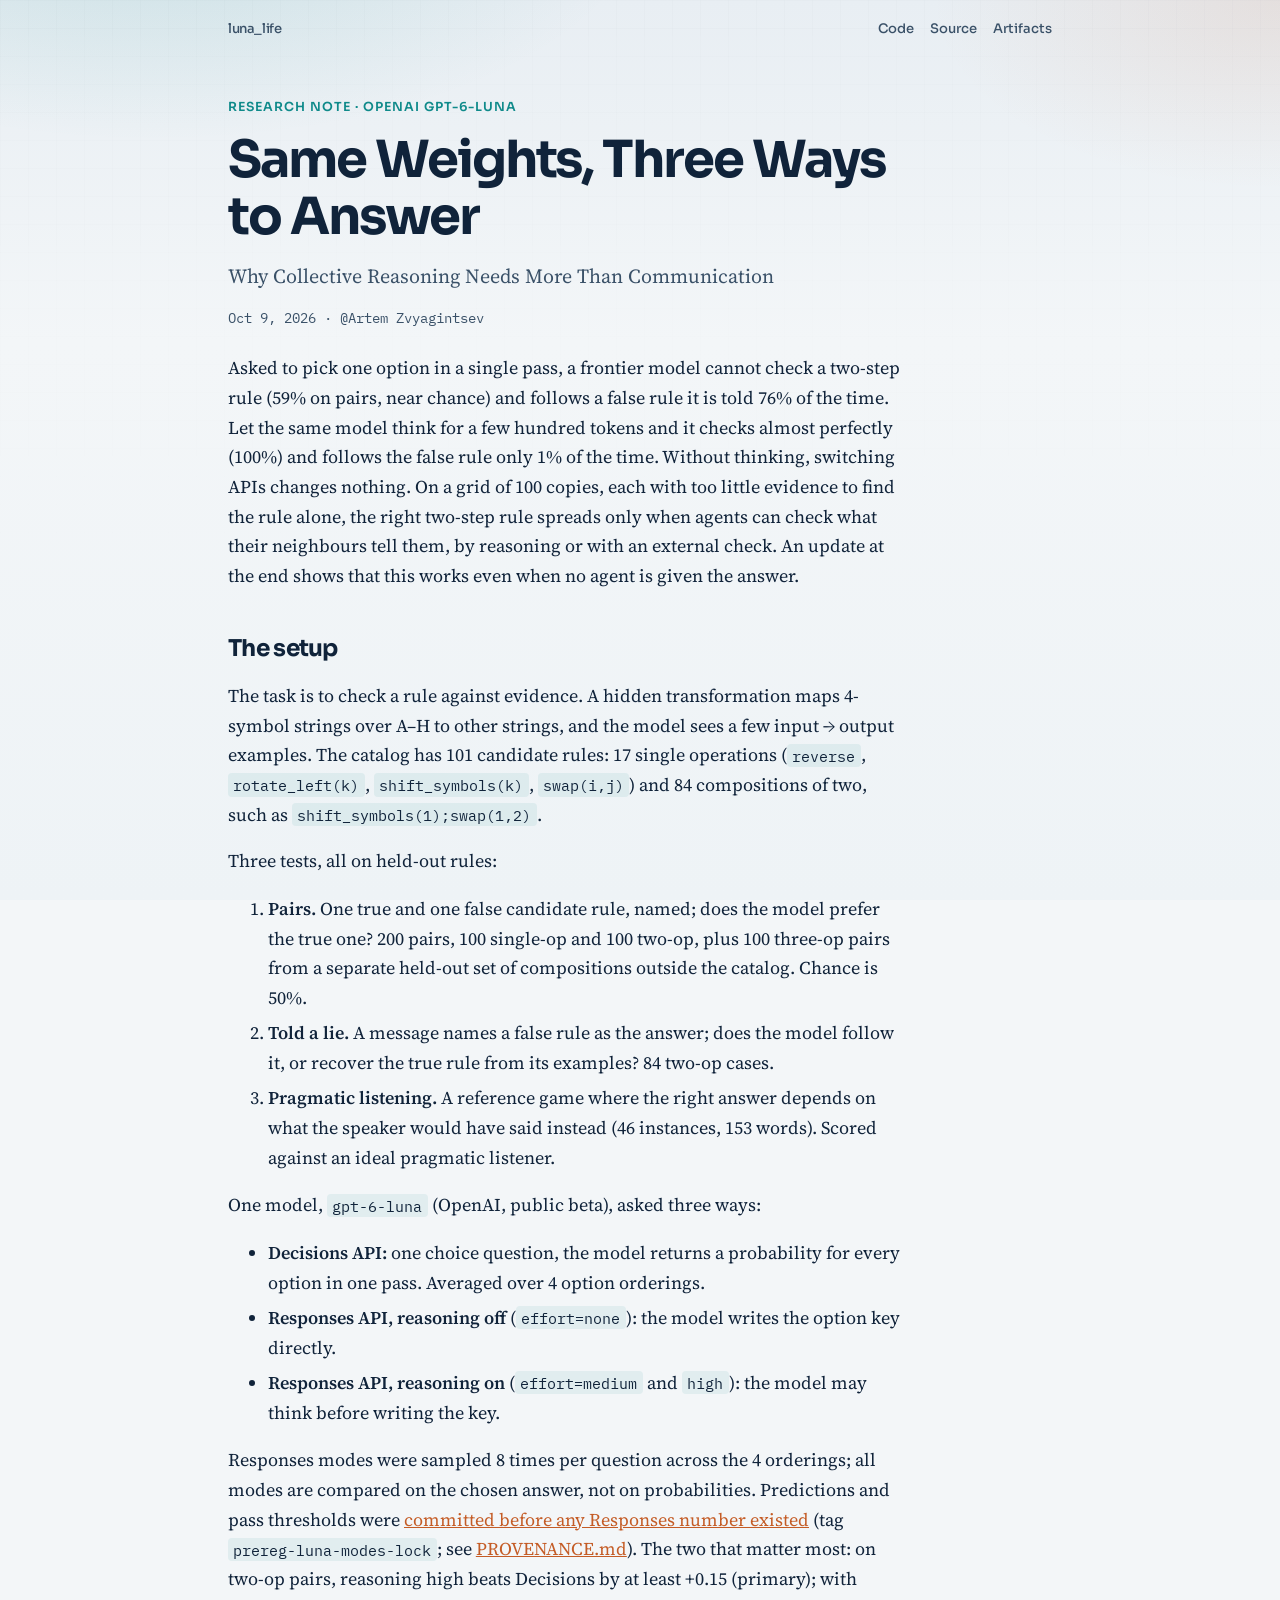
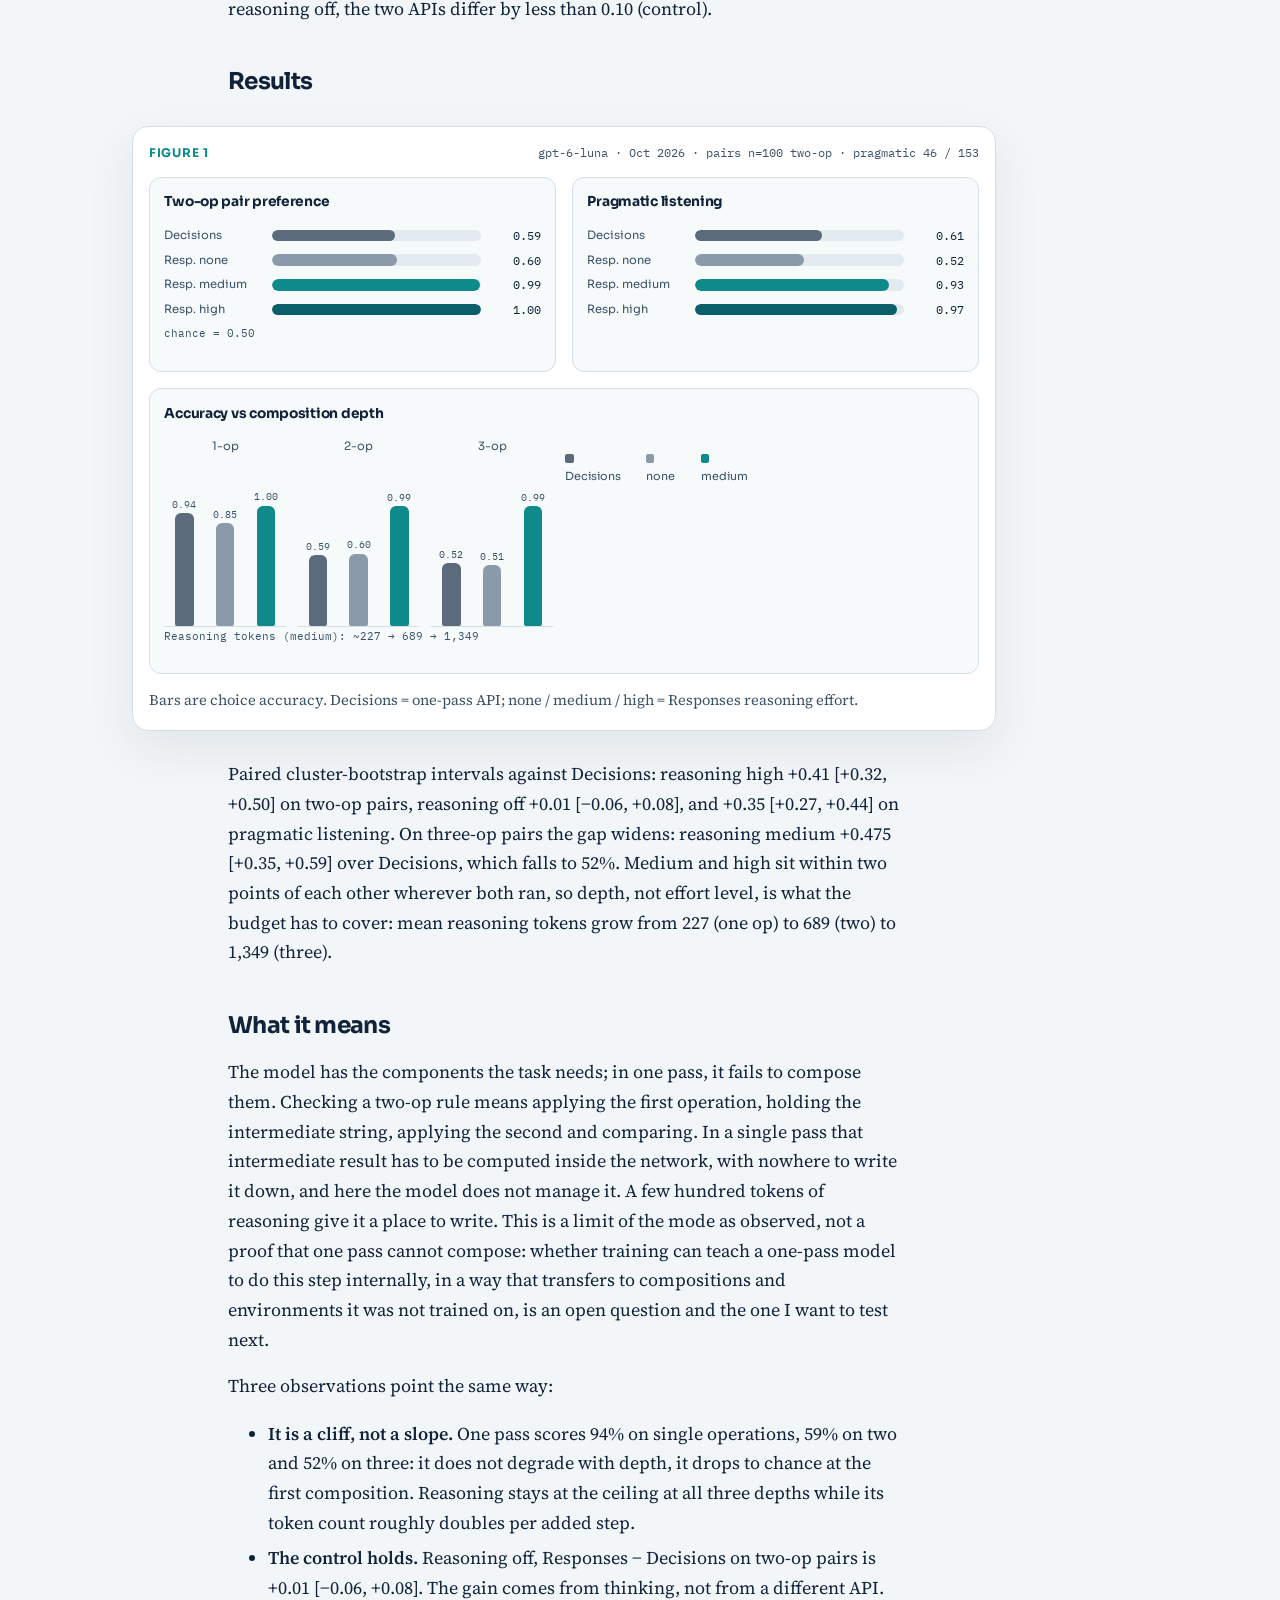
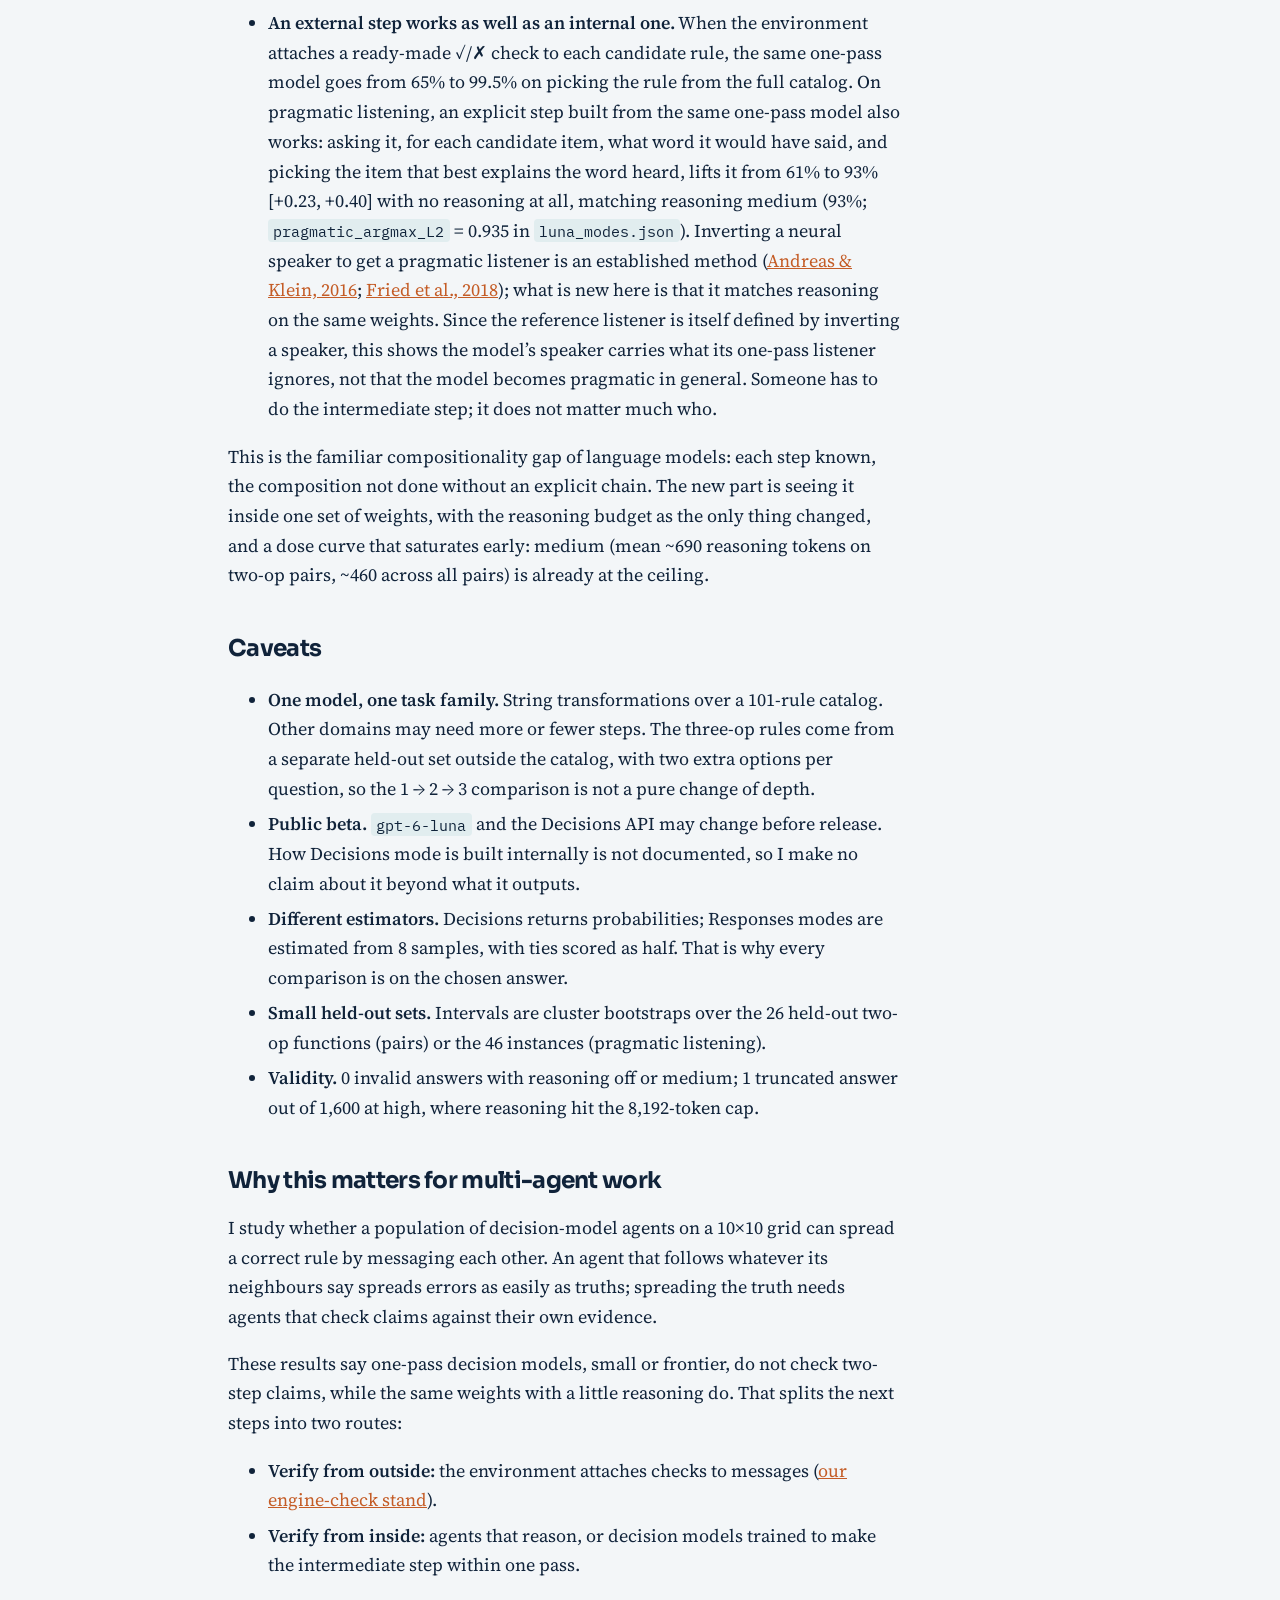
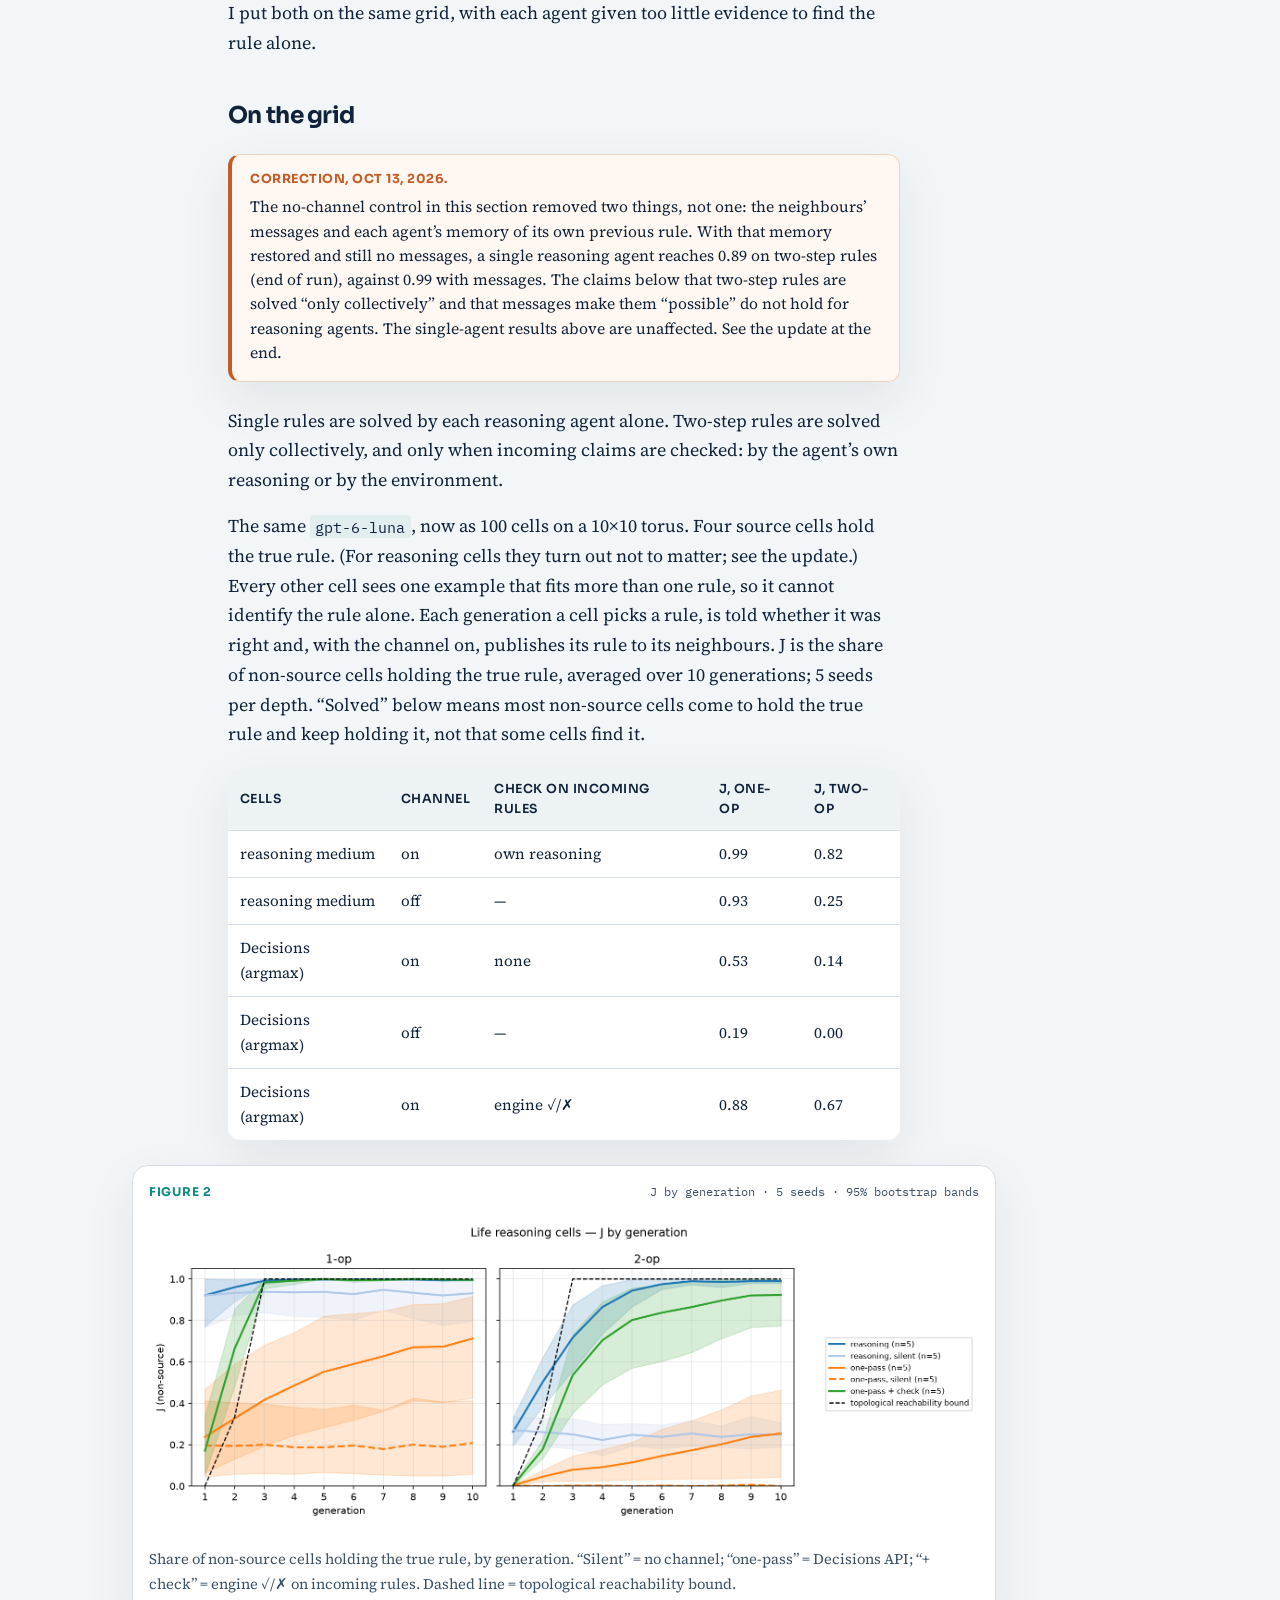
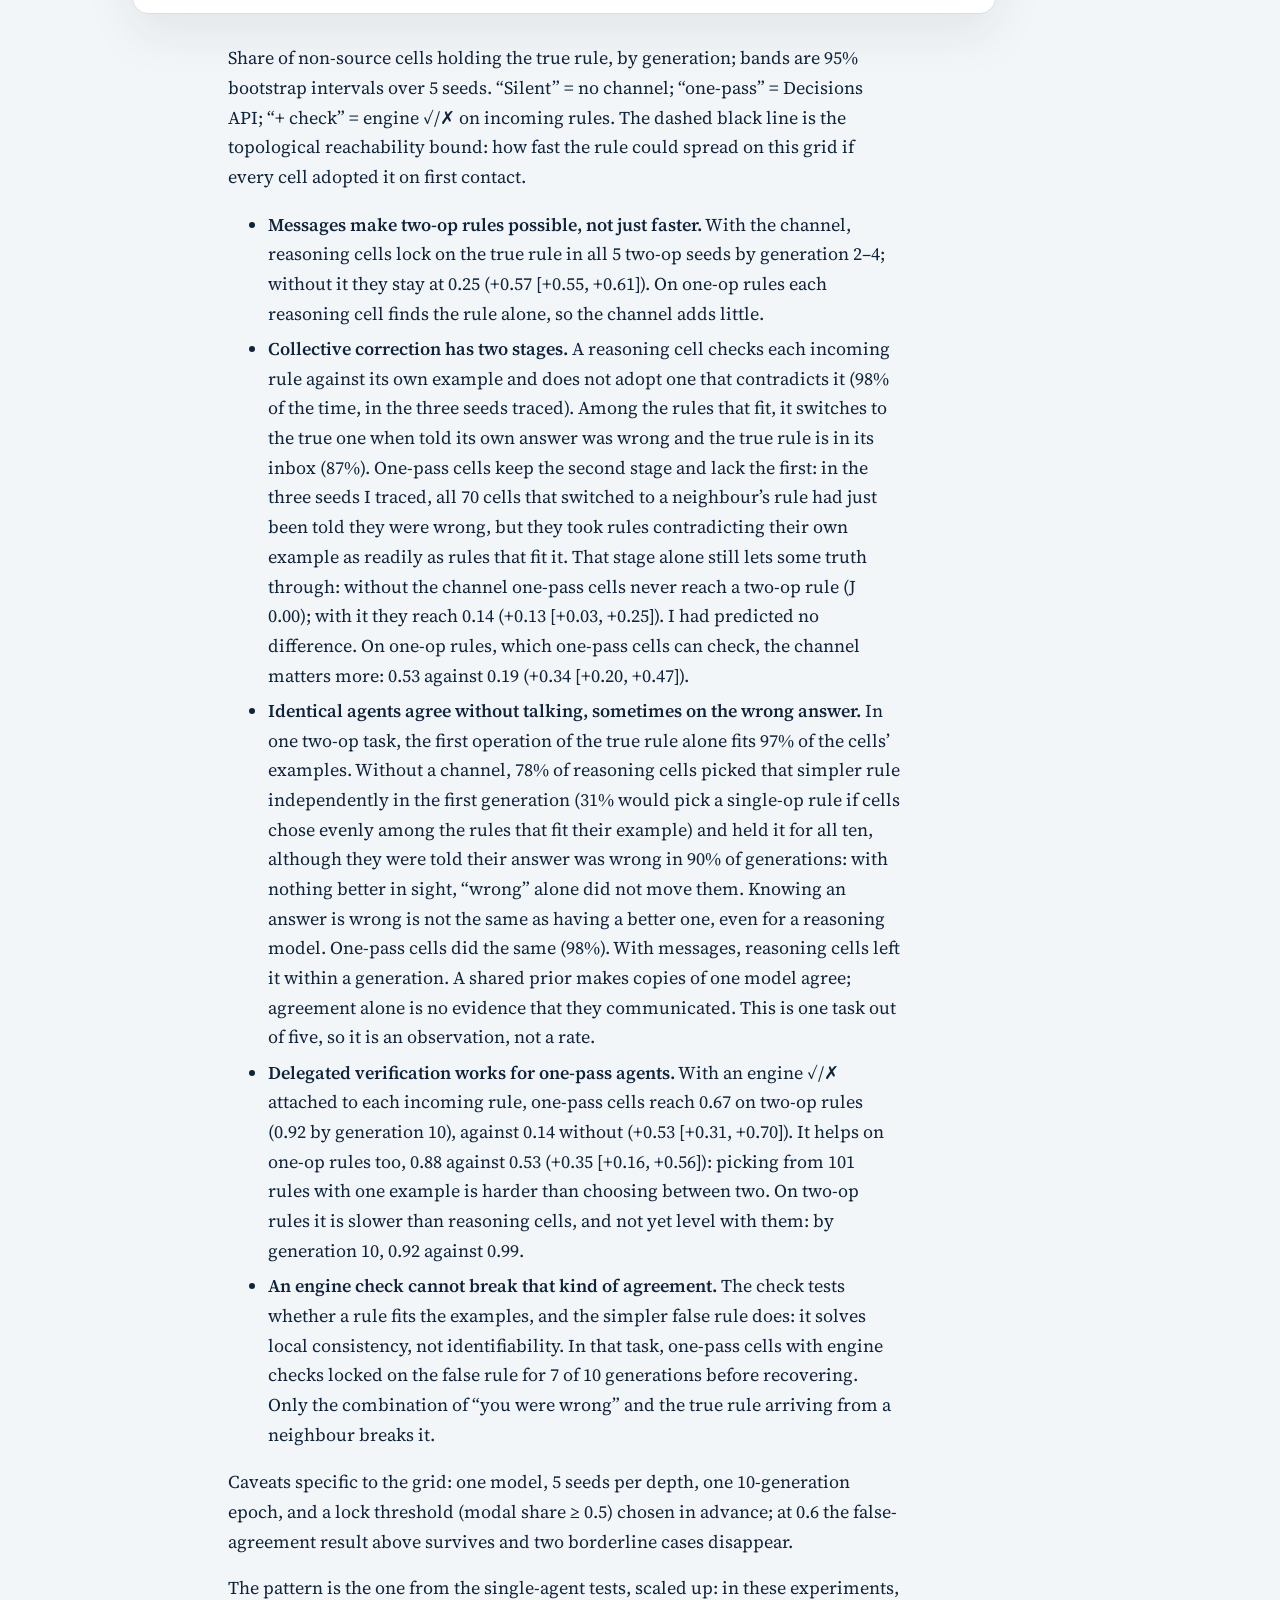
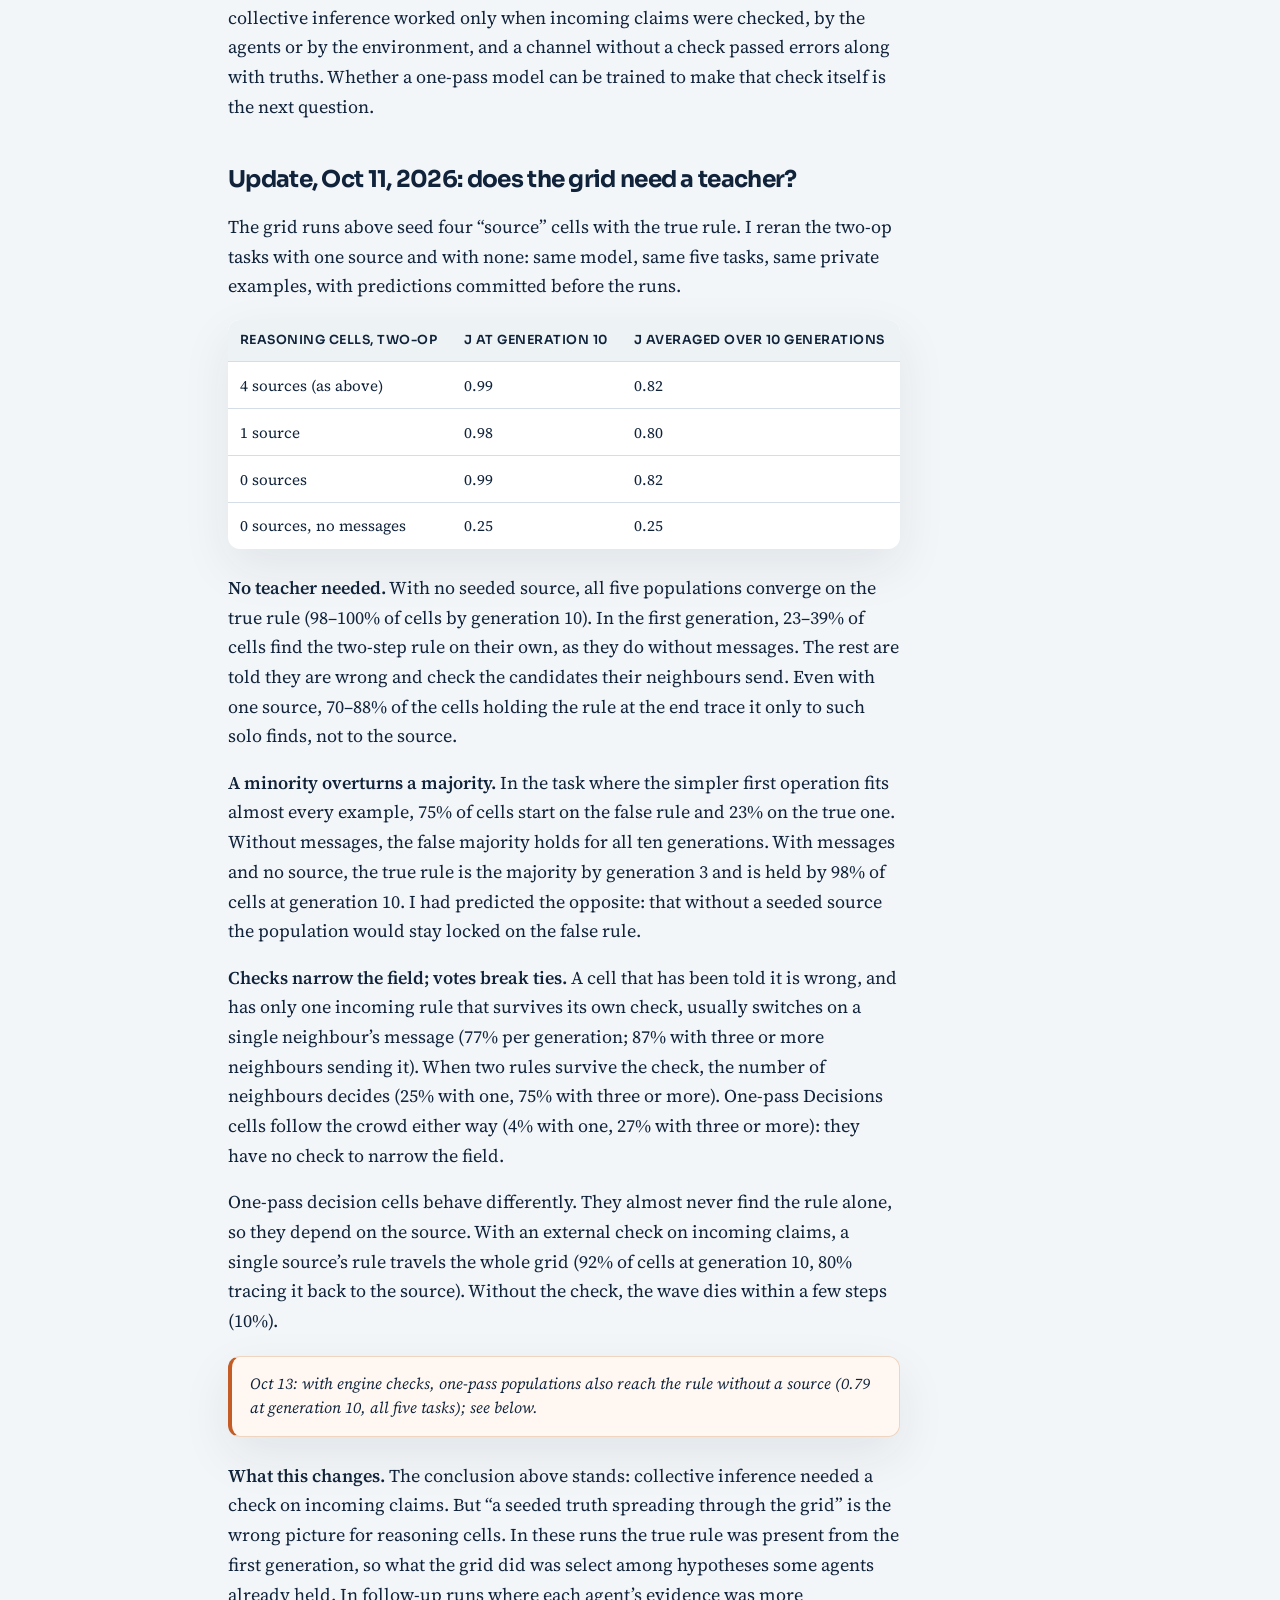
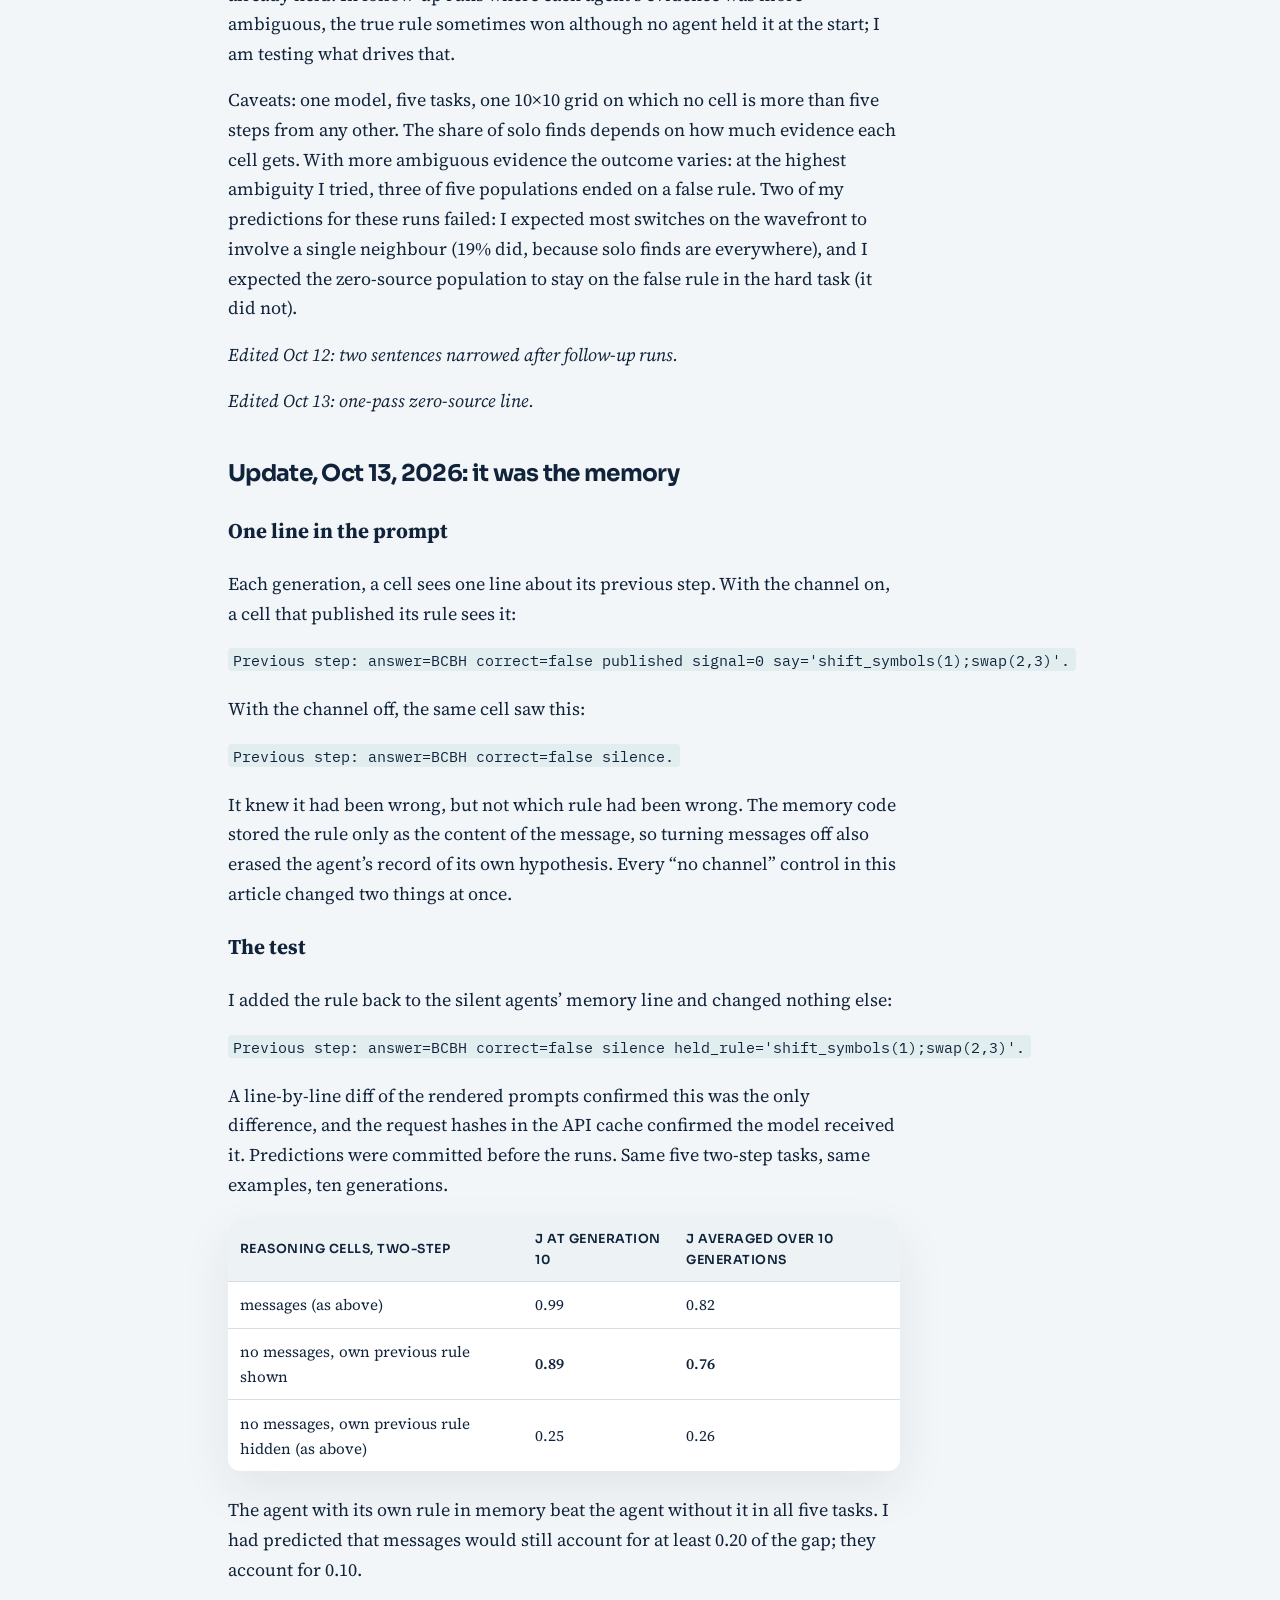
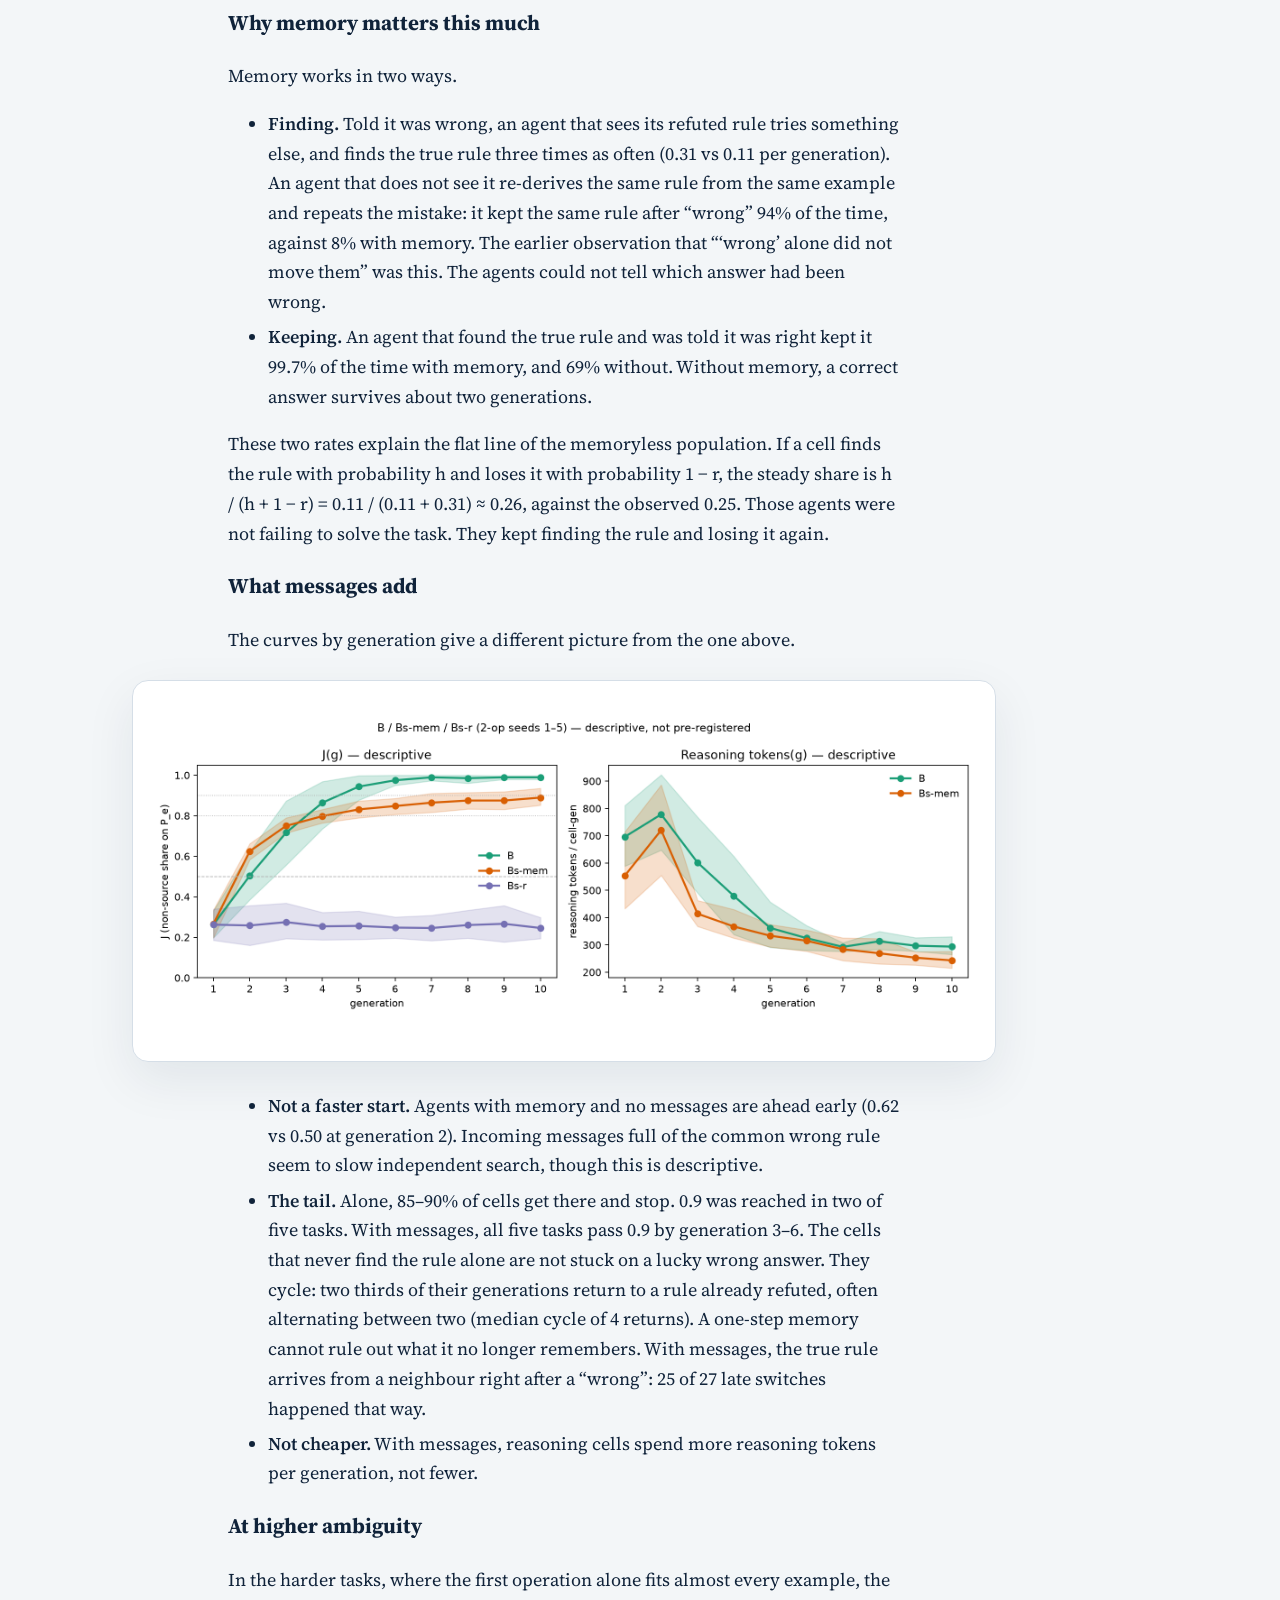
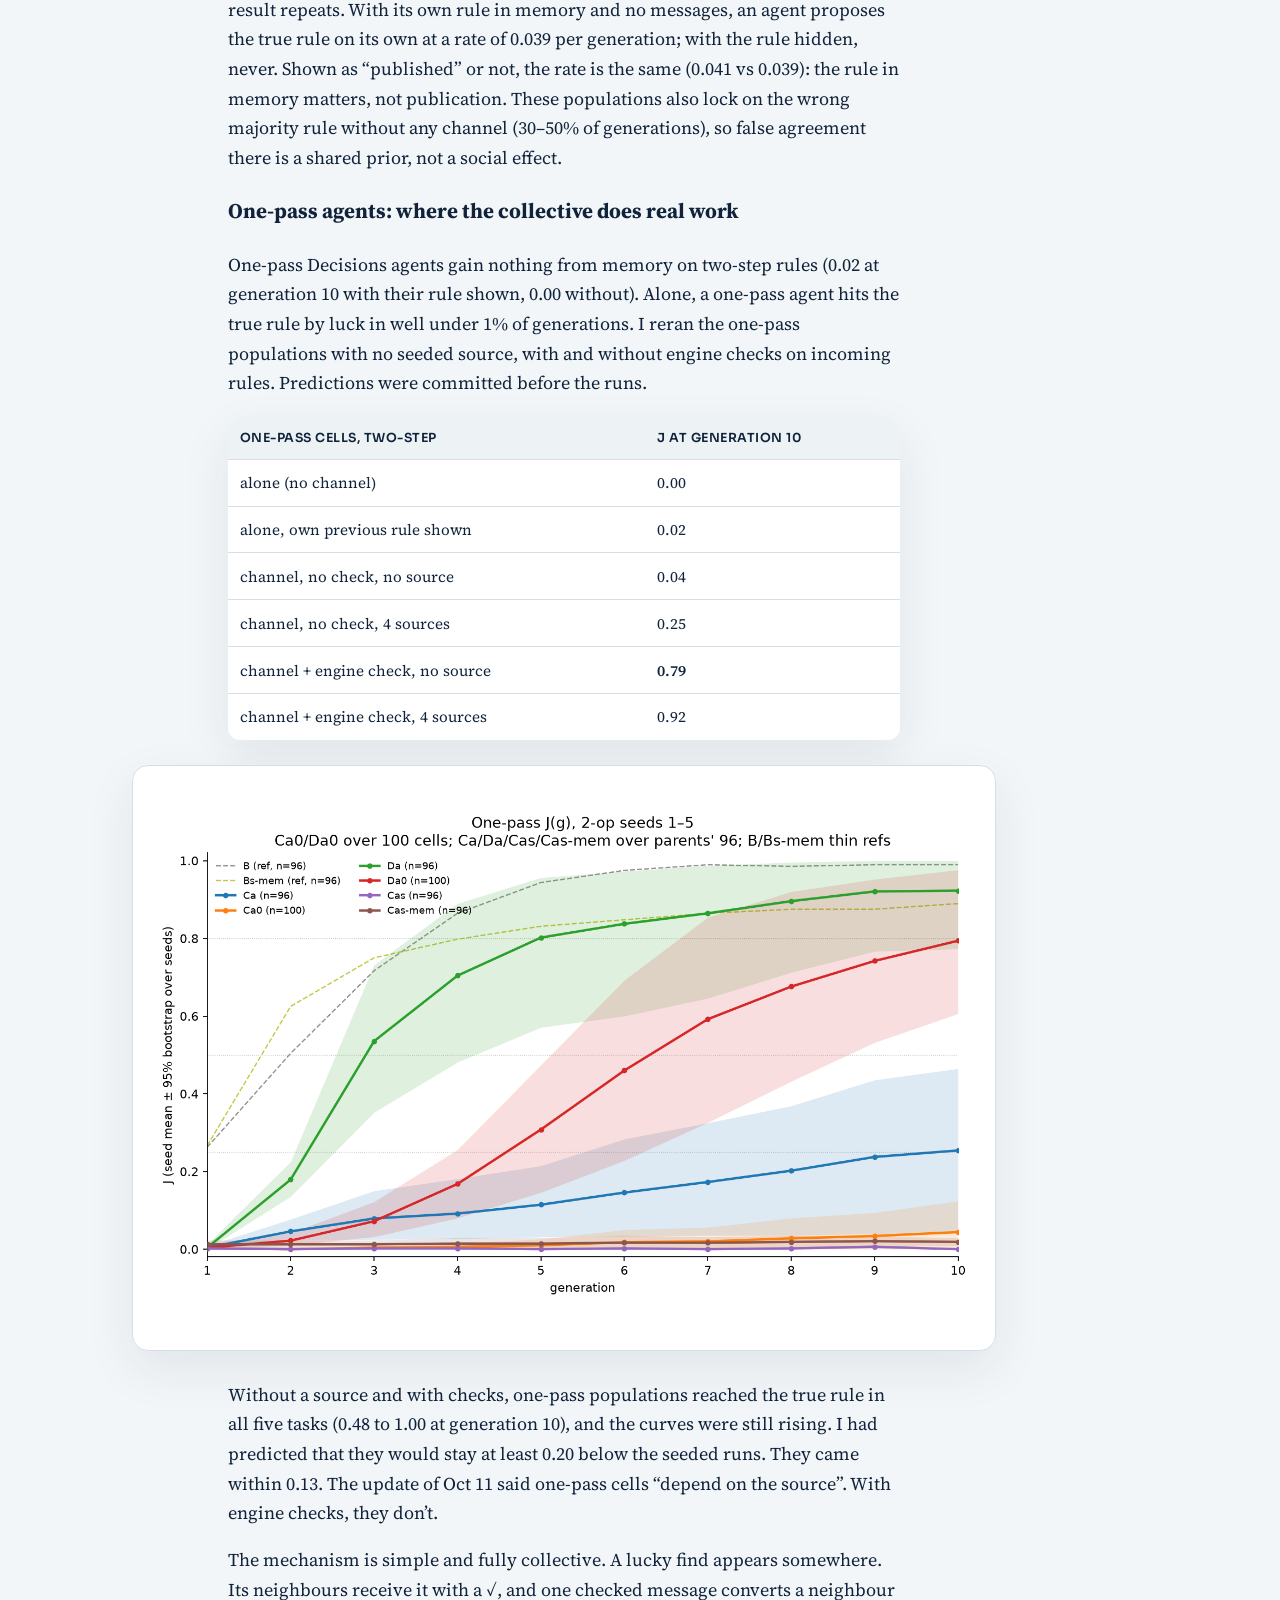
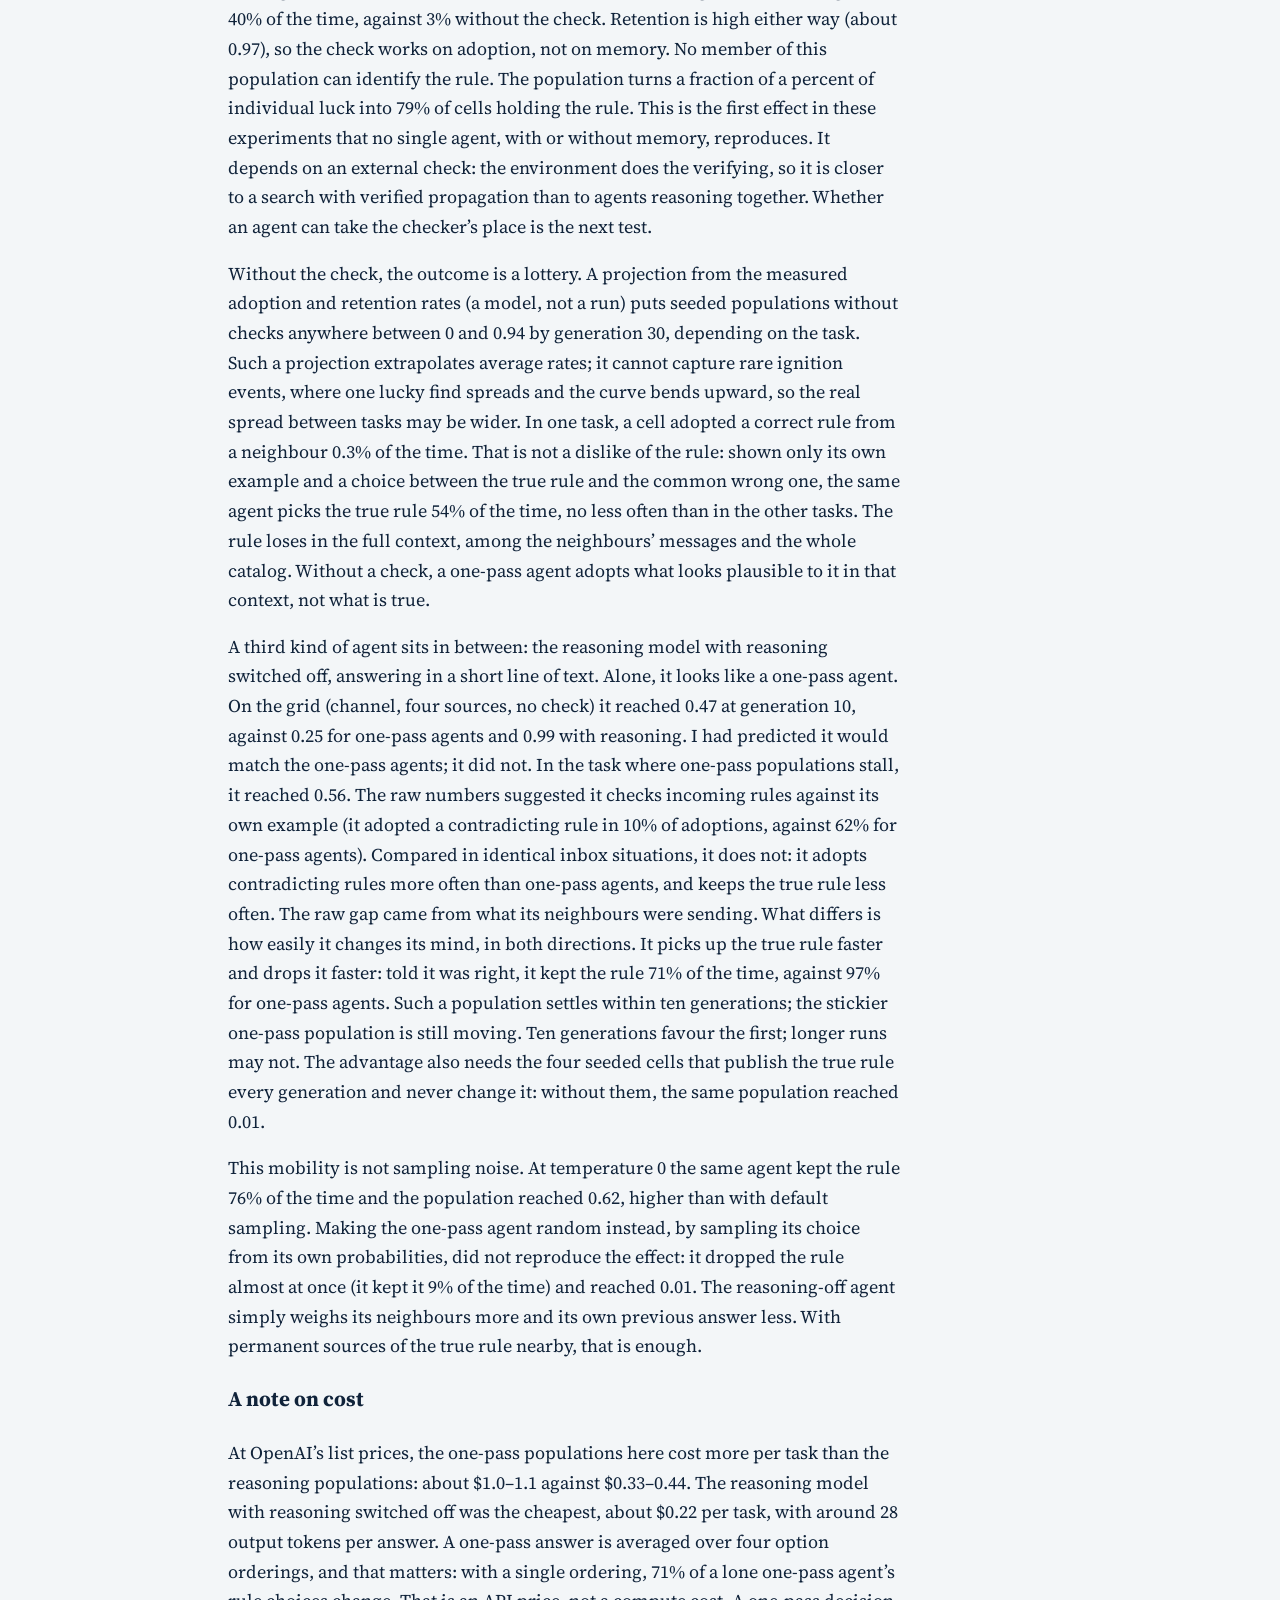
==== commit edd27ec9: "docs: style Correction callout; cap markdown figure width Blockquotes were unstyled (Oct 13 Correcti" ====
--- a/docs/index.html
+++ b/docs/index.html
@@ -313,7 +313,7 @@
 task. They kept finding the rule and losing it again.</p>
 <h3>What messages add</h3>
 <p>The curves by generation give a different picture from the one above.</p>
-<p><img alt="J by generation for messages, memory without messages, and neither; reasoning tokens per cell by generation" src="assets/fig_curves_B_Bsmem_Bsr.png" /></p>
+<figure class="figure photo"><img width="1200" alt="J by generation for messages, memory without messages, and neither; reasoning tokens per cell by generation" src="assets/fig_curves_B_Bsmem_Bsr.png" /></figure>
 <ul>
 <li><strong>Not a faster start.</strong> Agents with memory and no messages are ahead early (0.62 vs 0.50 at
   generation 2). Incoming messages full of the common wrong rule seem to slow independent search,
@@ -373,7 +373,7 @@
 </tr>
 </tbody>
 </table>
-<p><img alt="J by generation for the one-pass arms, with the reasoning populations as thin reference lines" src="assets/fig_curves_onepass.png" /></p>
+<figure class="figure photo"><img width="1200" alt="J by generation for the one-pass arms, with the reasoning populations as thin reference lines" src="assets/fig_curves_onepass.png" /></figure>
 <p>Without a source and with checks, one-pass populations reached the true rule in all five tasks
 (0.48 to 1.00 at generation 10), and the curves were still rising. I had predicted that they would
 stay at least 0.20 below the seeded runs. They came within 0.13. The update of Oct 11 said one-pass
--- a/docs/styles.css
+++ b/docs/styles.css
@@ -169,6 +169,44 @@
 .prose tr:last-child td { border-bottom: 0; }
 .prose strong { font-weight: 600; }
 
+/* Markdown images (Oct 13 curve figs) — never exceed the column */
+.prose img {
+  display: block;
+  max-width: 100%;
+  height: auto;
+  margin: 1.2rem 0 1.5rem;
+  border-radius: 10px;
+  background: #e8eef2;
+}
+
+/* Correction / update callouts from markdown blockquotes */
+.prose blockquote {
+  margin: 1.25rem 0 1.5rem;
+  padding: 0.95rem 1.1rem 0.95rem 1.15rem;
+  background: #fff8f2;
+  border: 1px solid #efd4c0;
+  border-left: 4px solid var(--accent-2);
+  border-radius: 12px;
+  box-shadow: var(--shadow);
+  color: var(--ink);
+}
+.prose blockquote p {
+  margin: 0;
+  font-size: 0.98rem;
+  line-height: 1.55;
+}
+.prose blockquote p + p { margin-top: 0.65rem; }
+.prose blockquote strong:first-child {
+  font-family: Sora, system-ui, sans-serif;
+  font-size: 0.78rem;
+  font-weight: 700;
+  letter-spacing: 0.04em;
+  text-transform: uppercase;
+  color: var(--accent-2);
+  display: block;
+  margin-bottom: 0.35rem;
+}
+
 .figure {
   background: var(--panel);
   border: 1px solid var(--line);
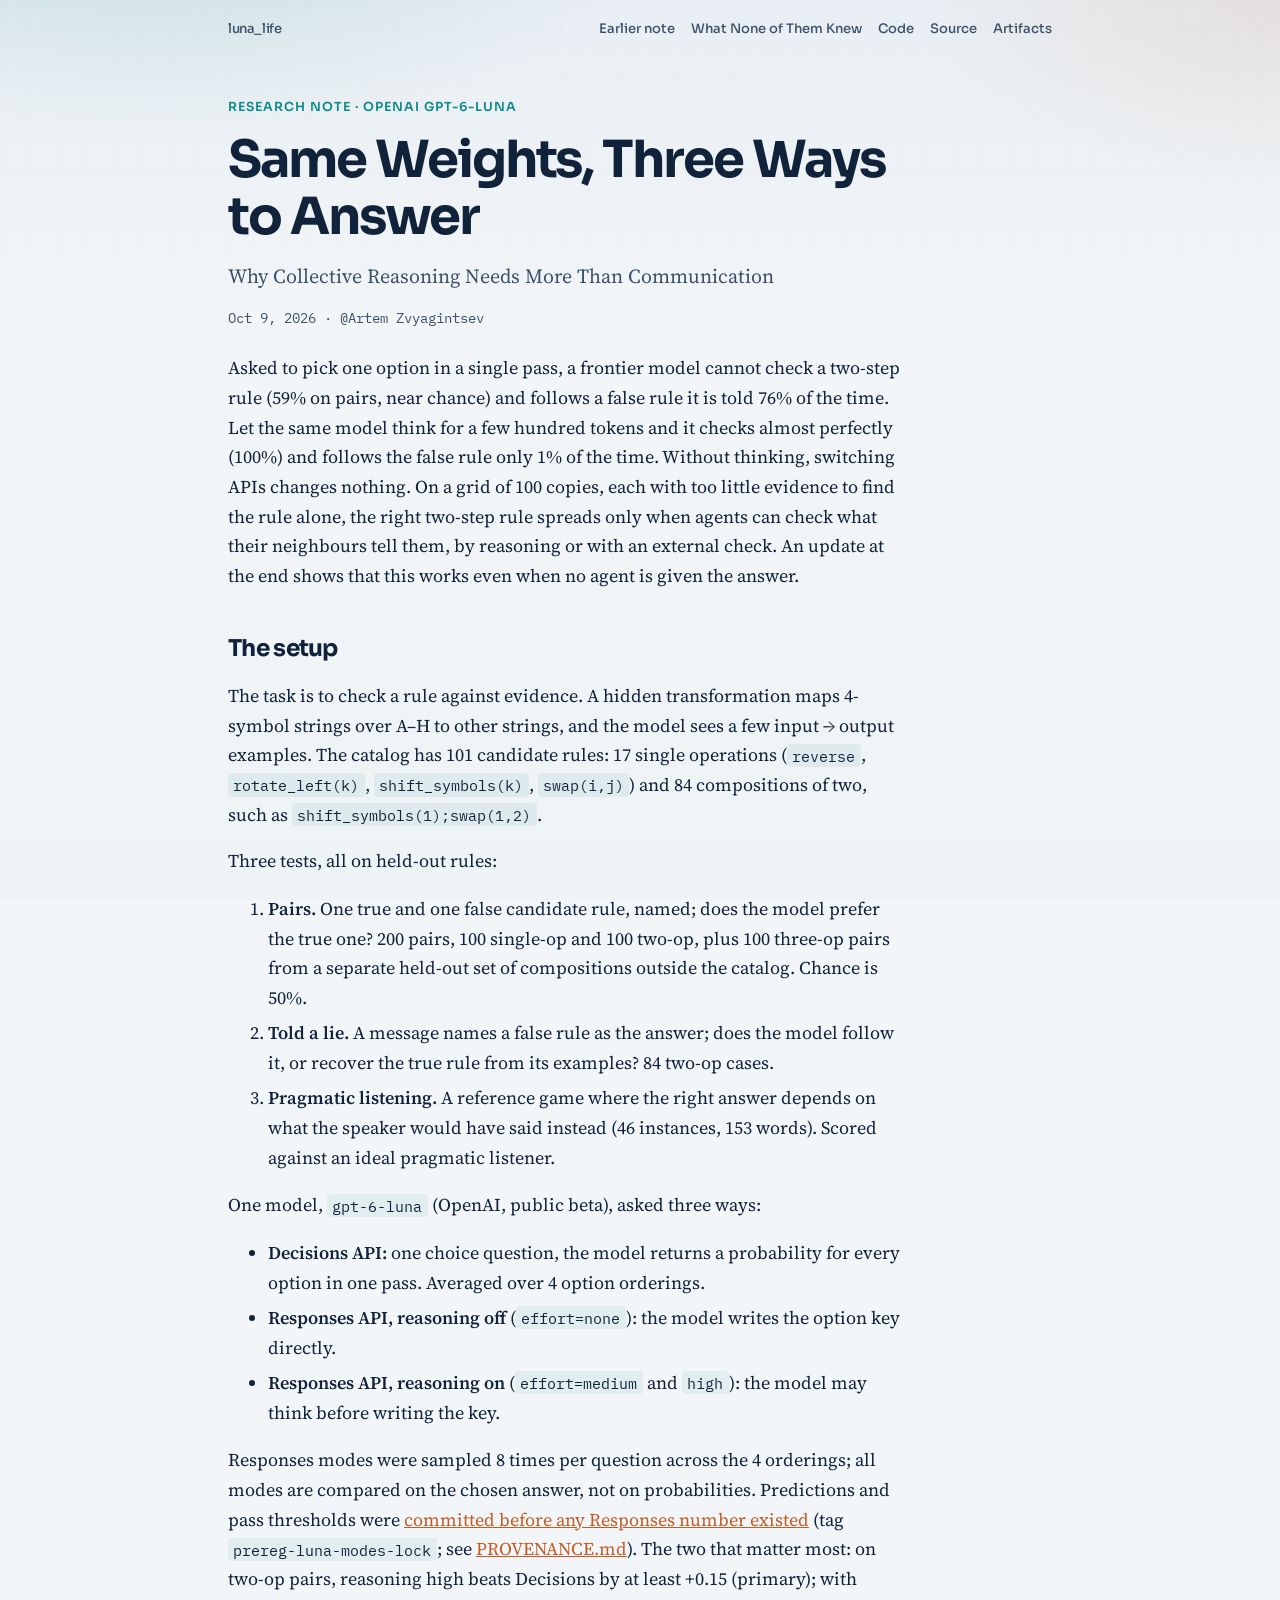
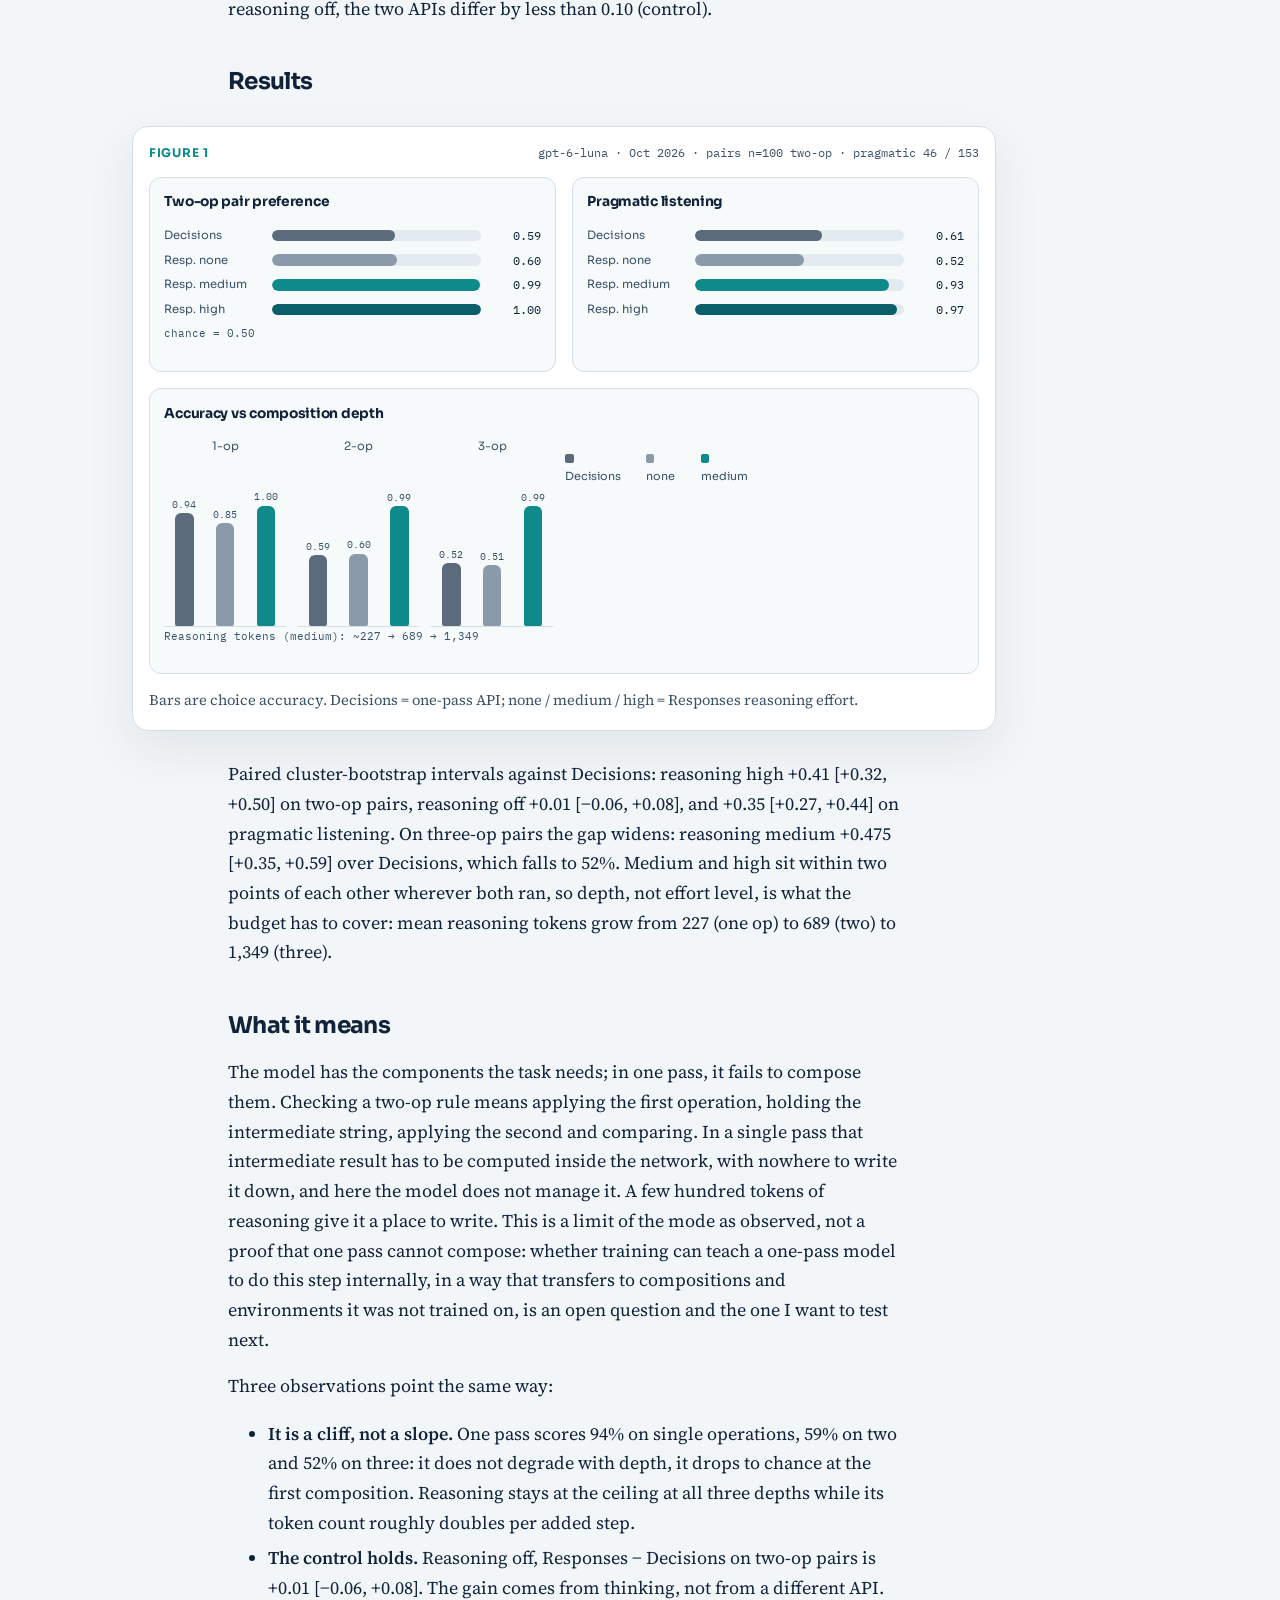
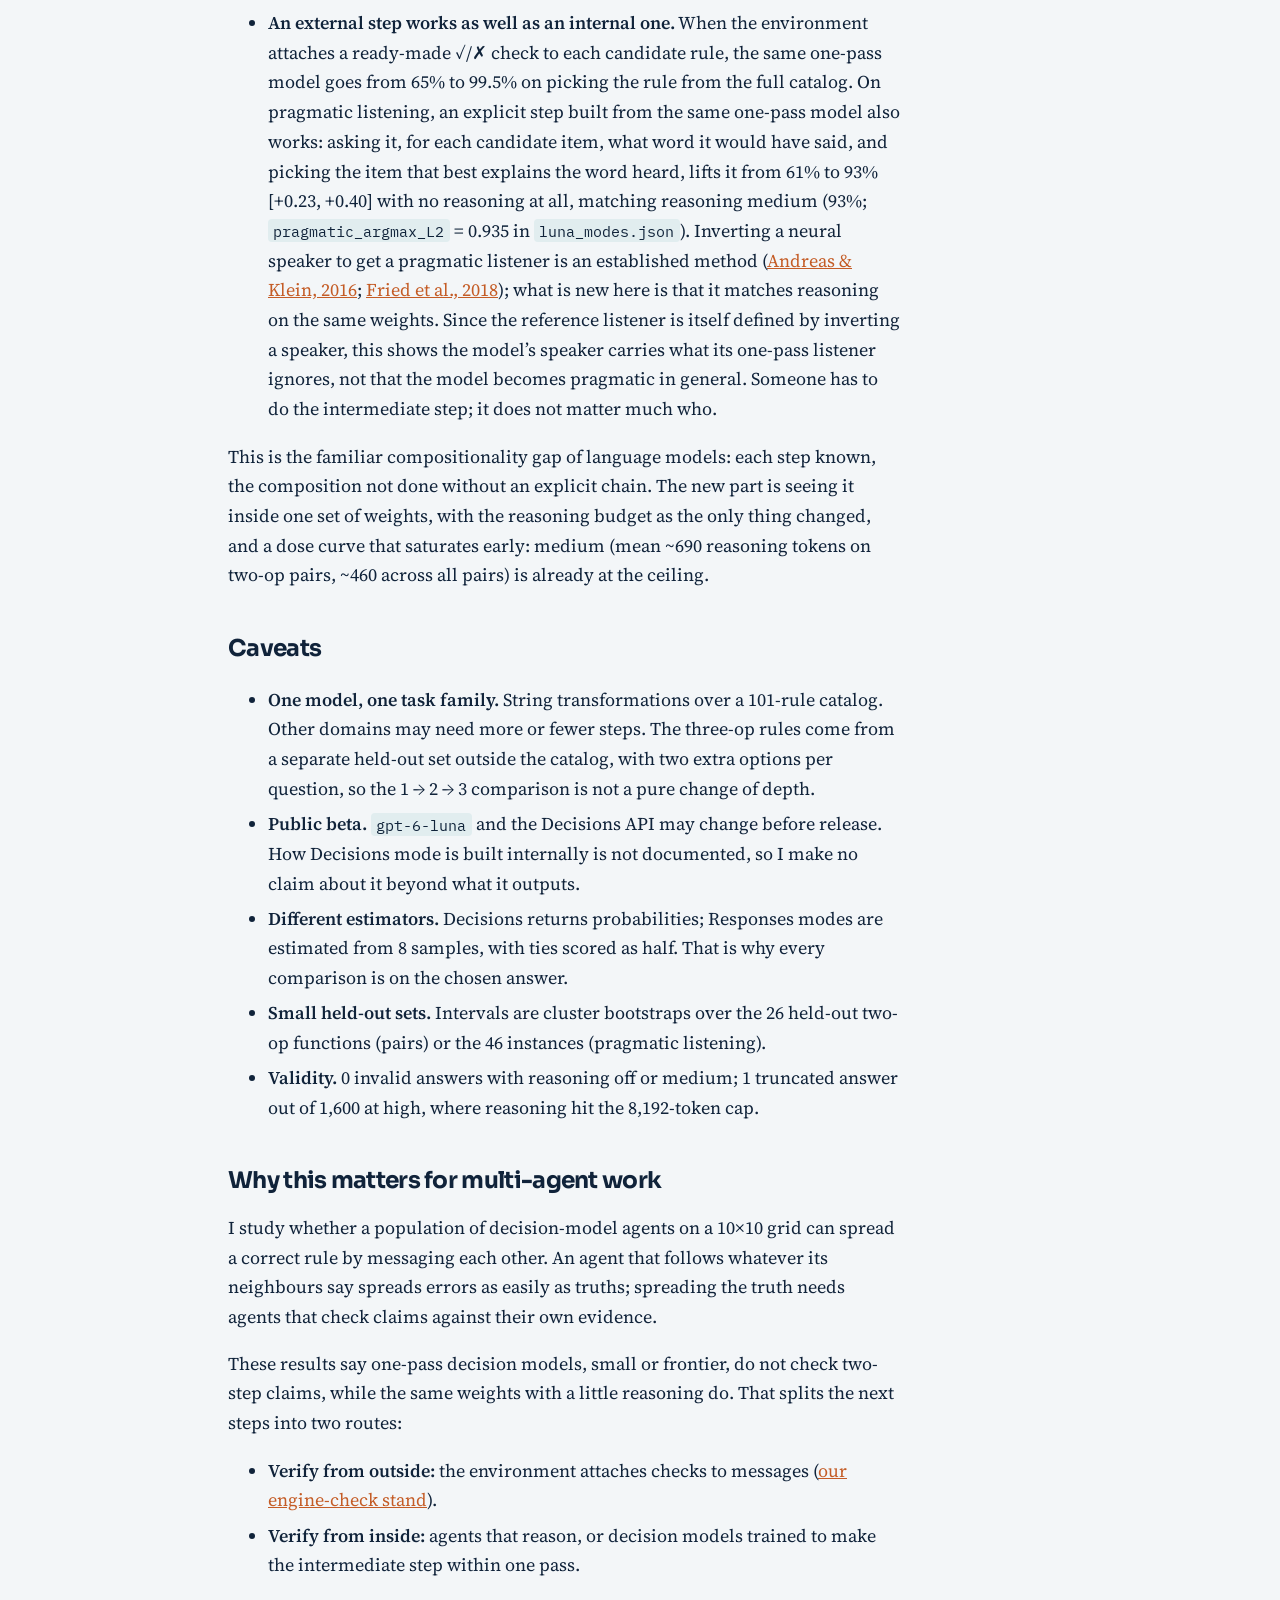
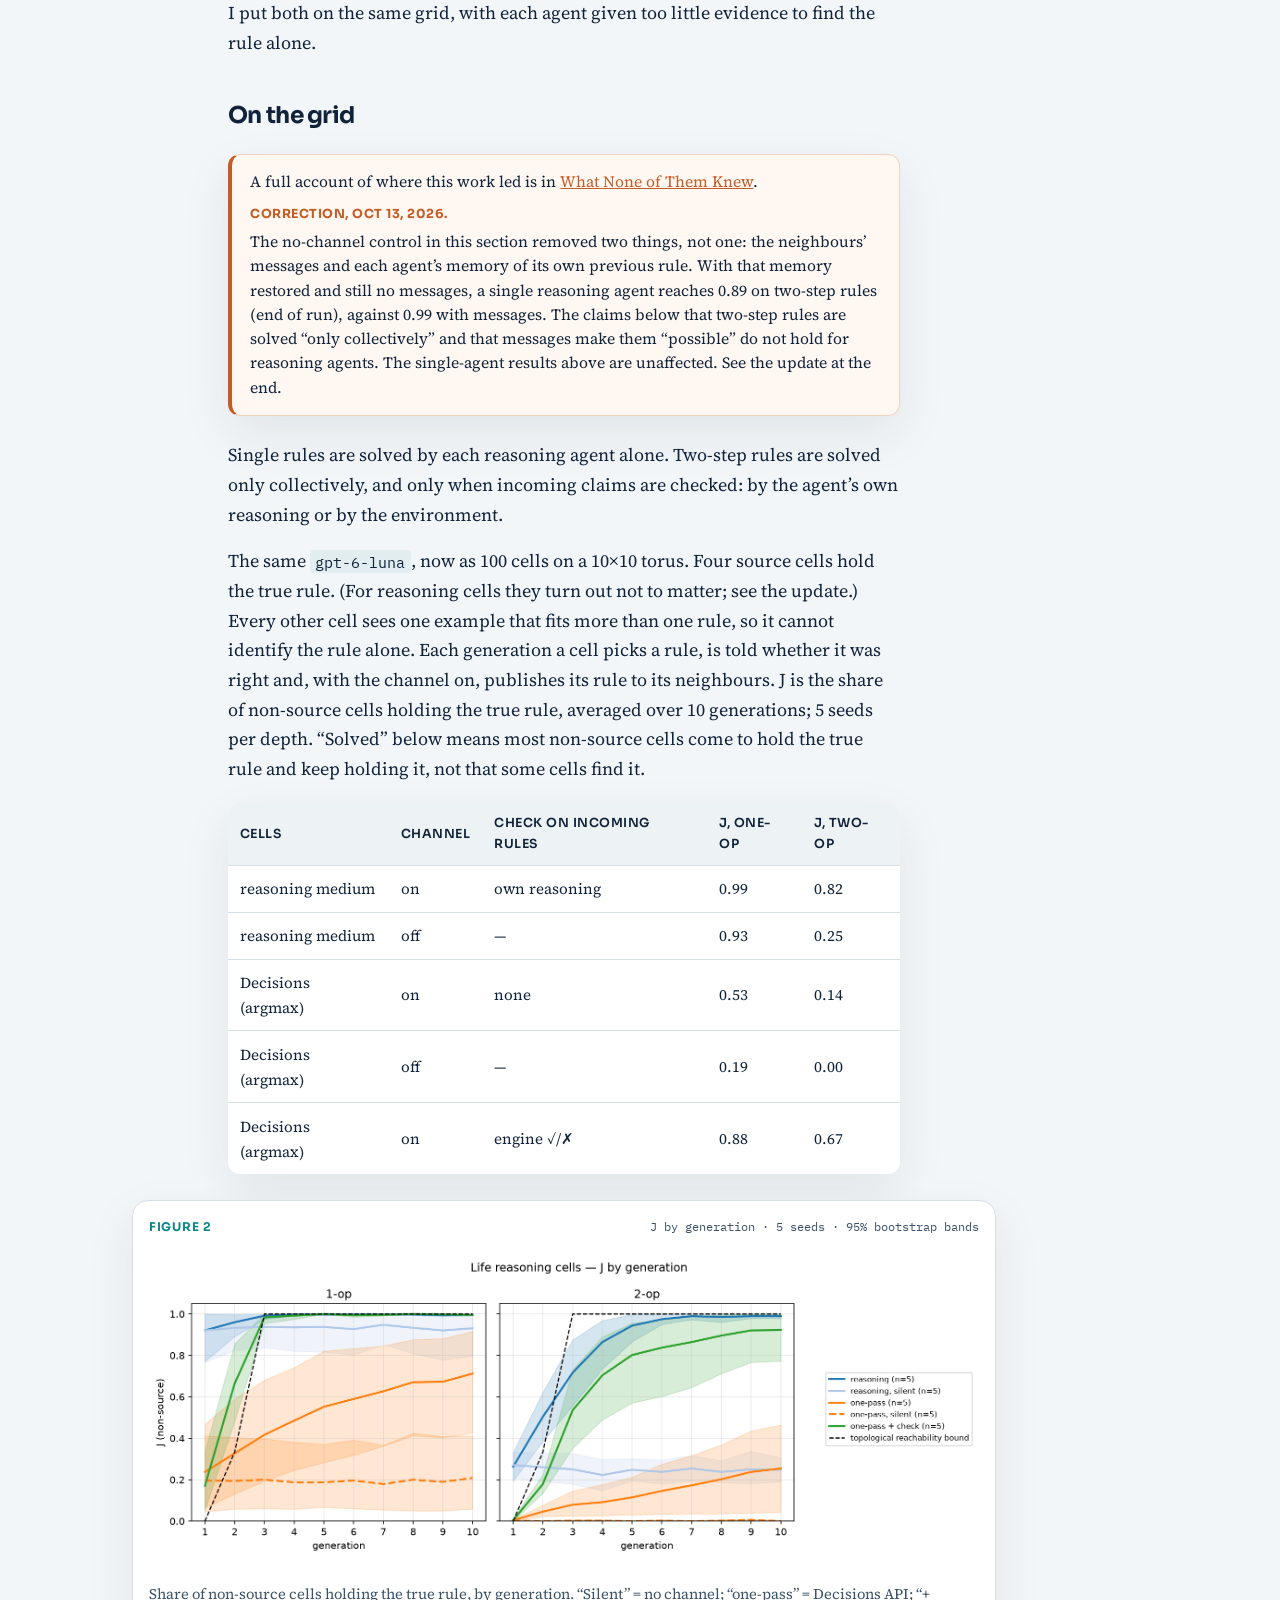
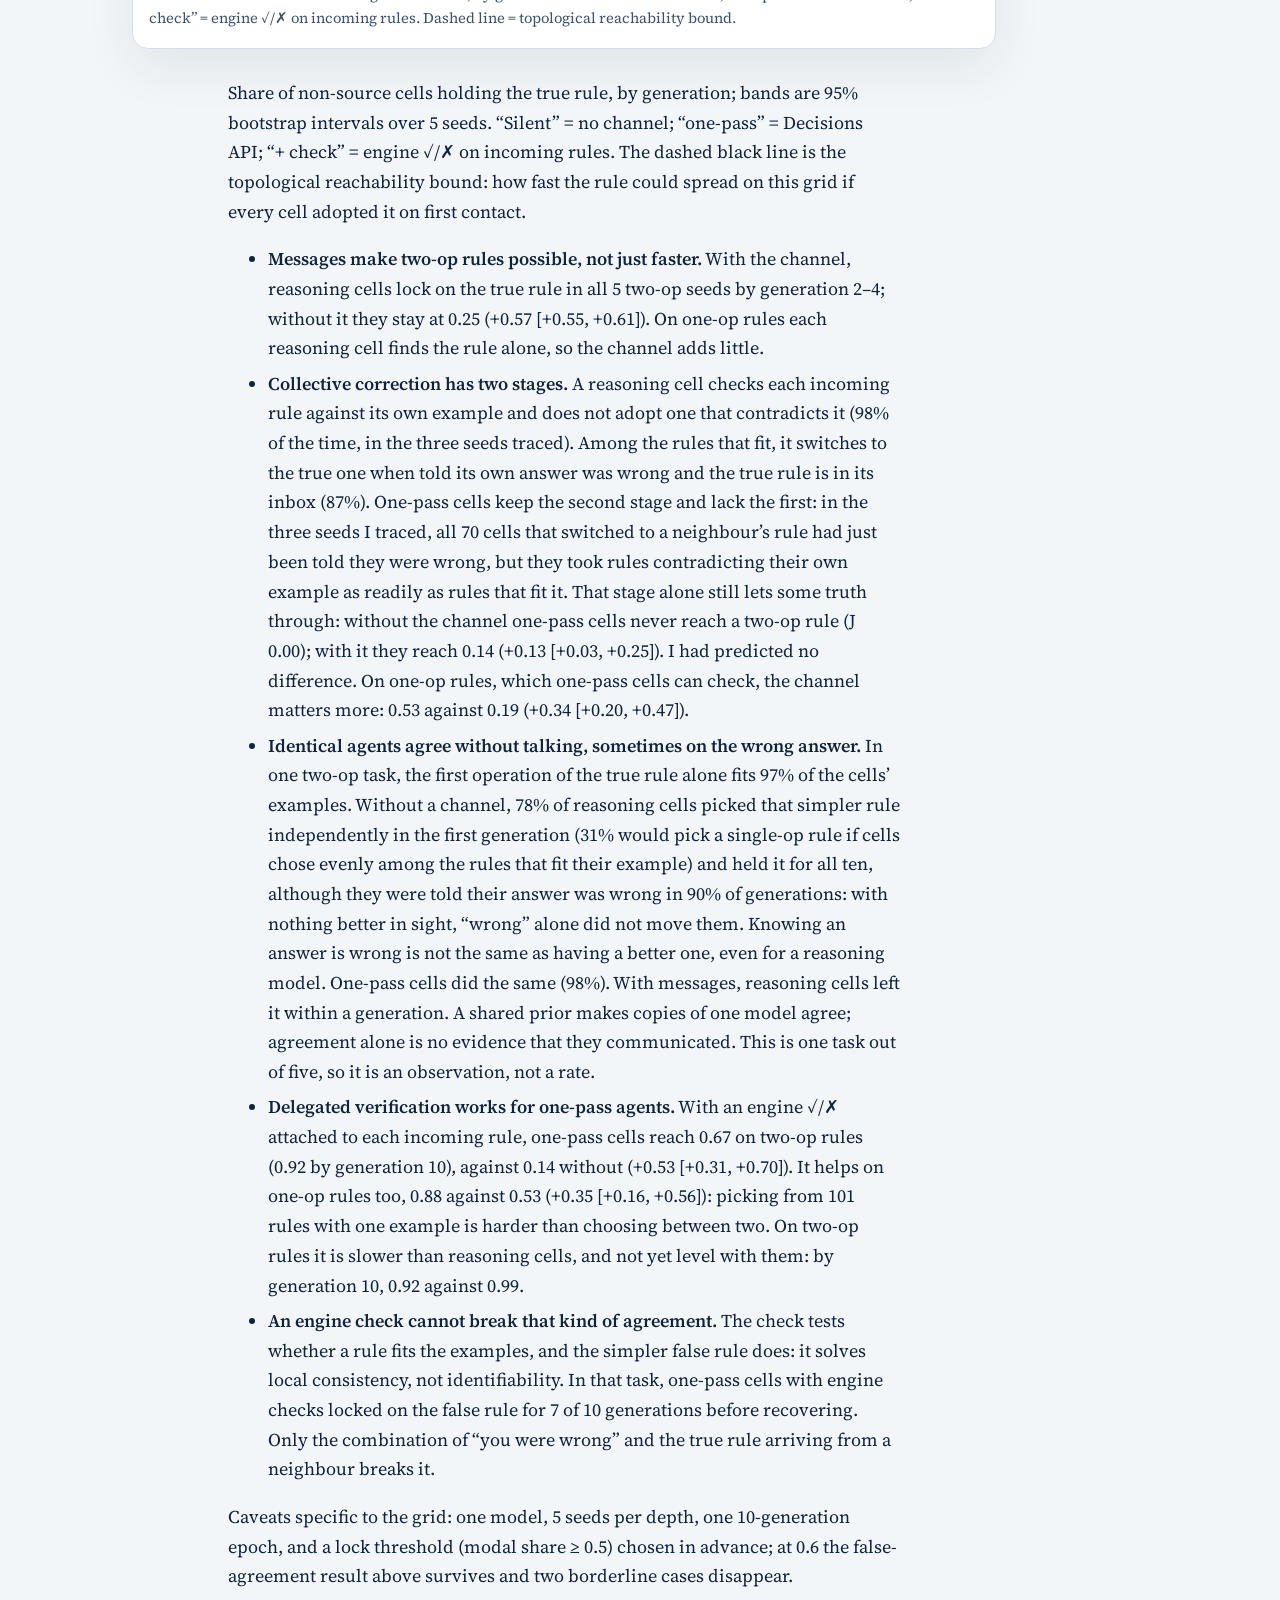
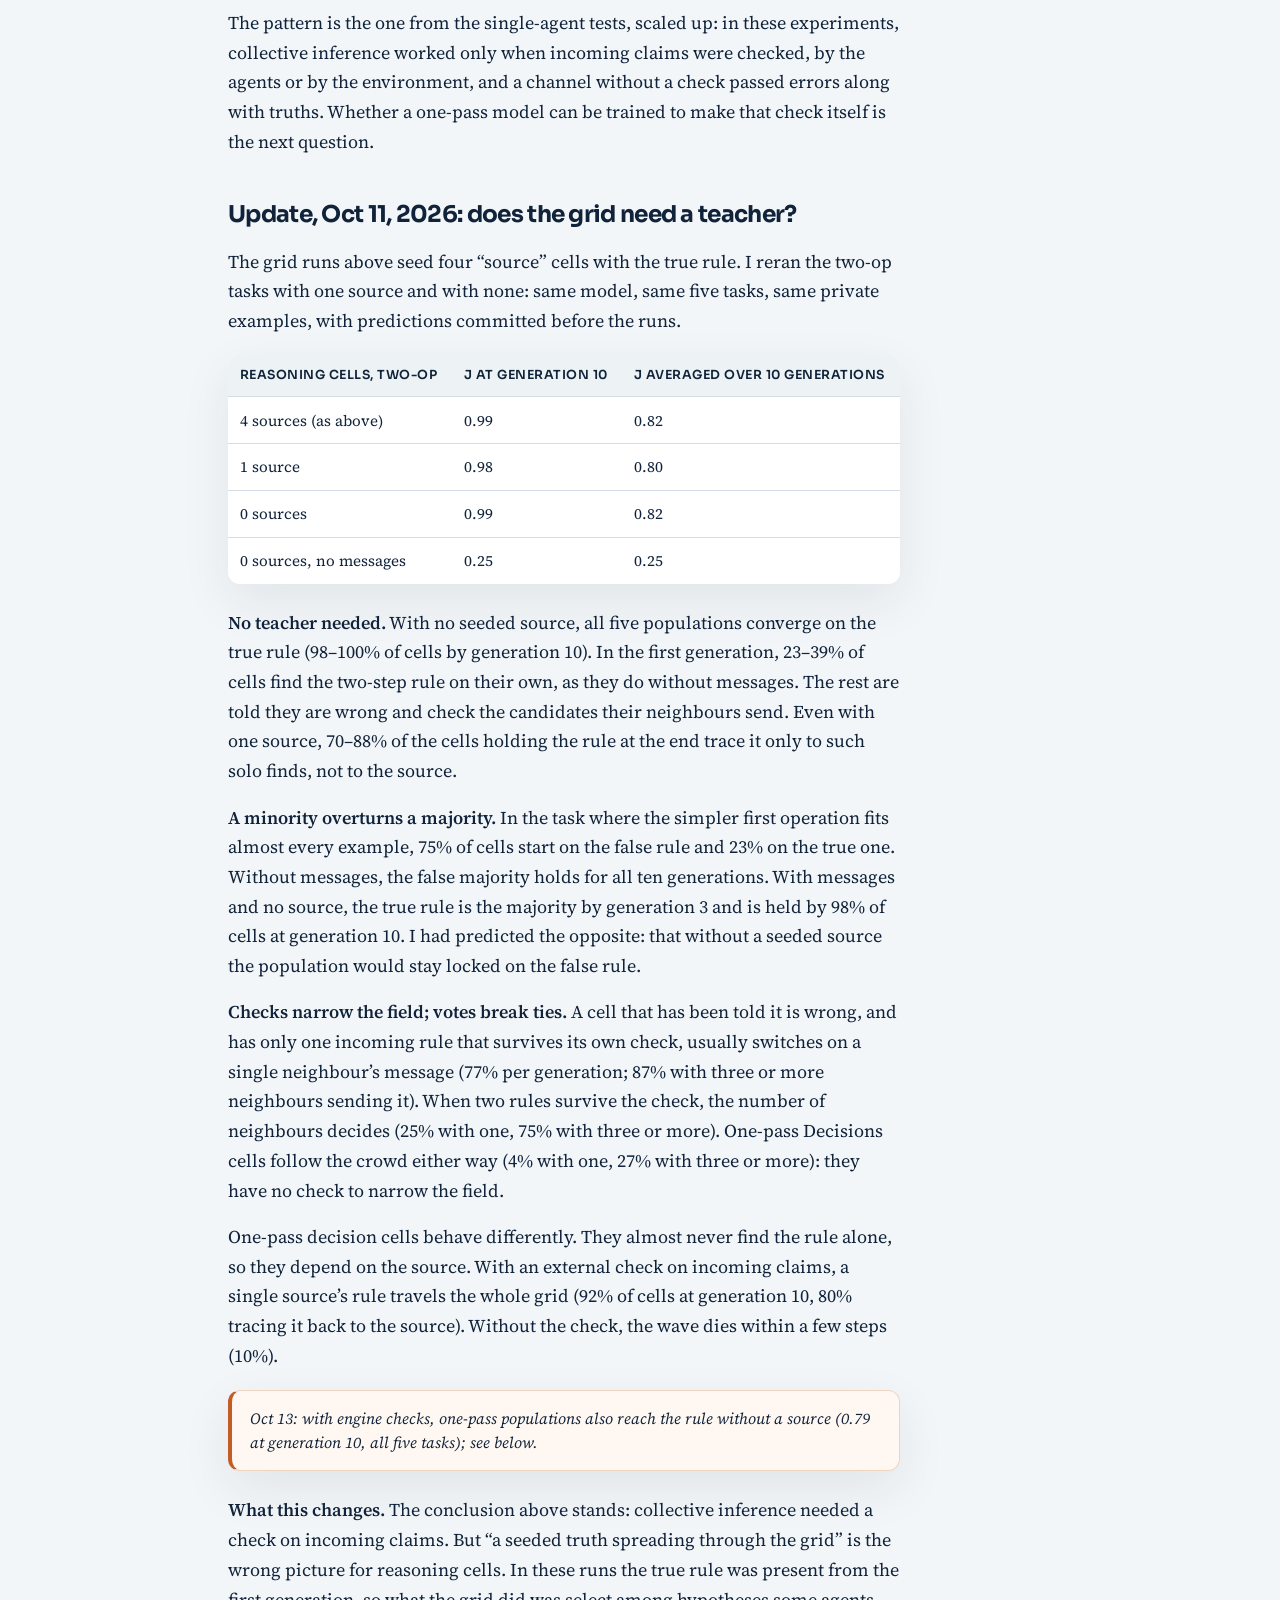
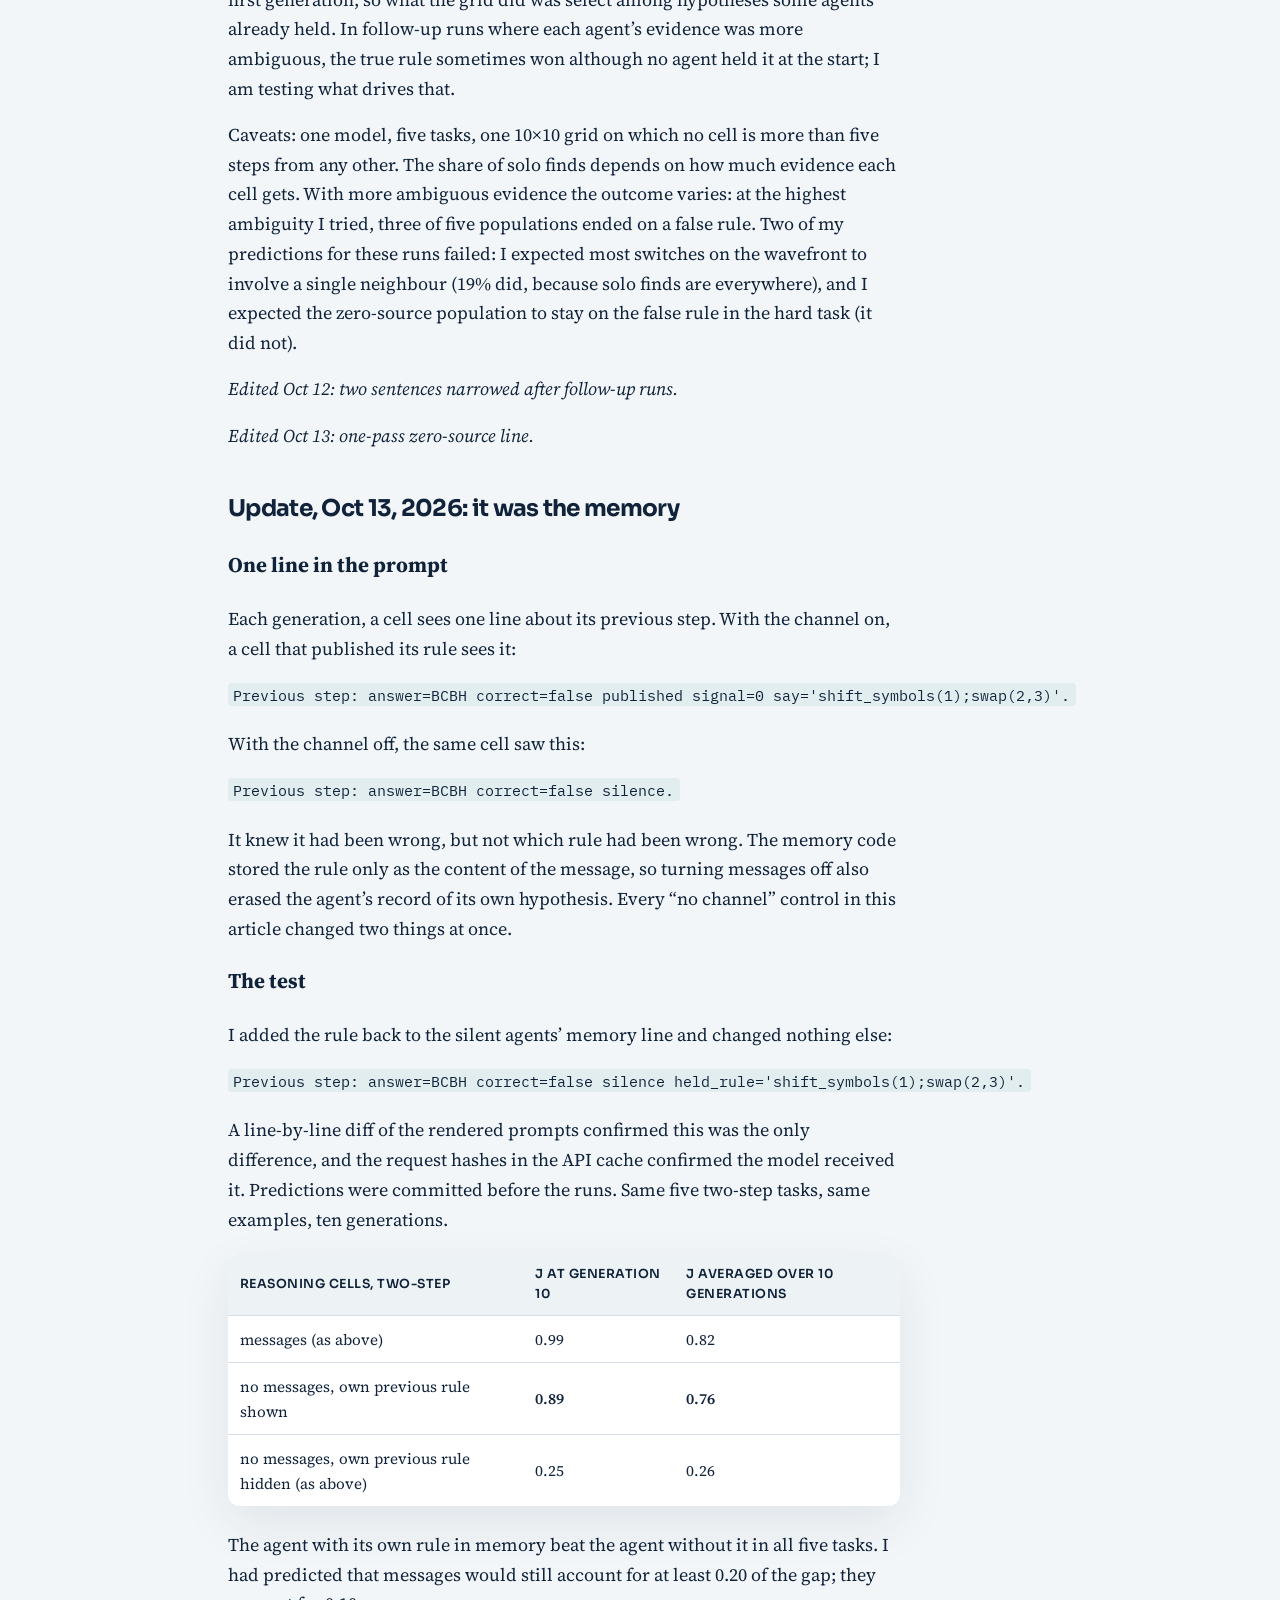
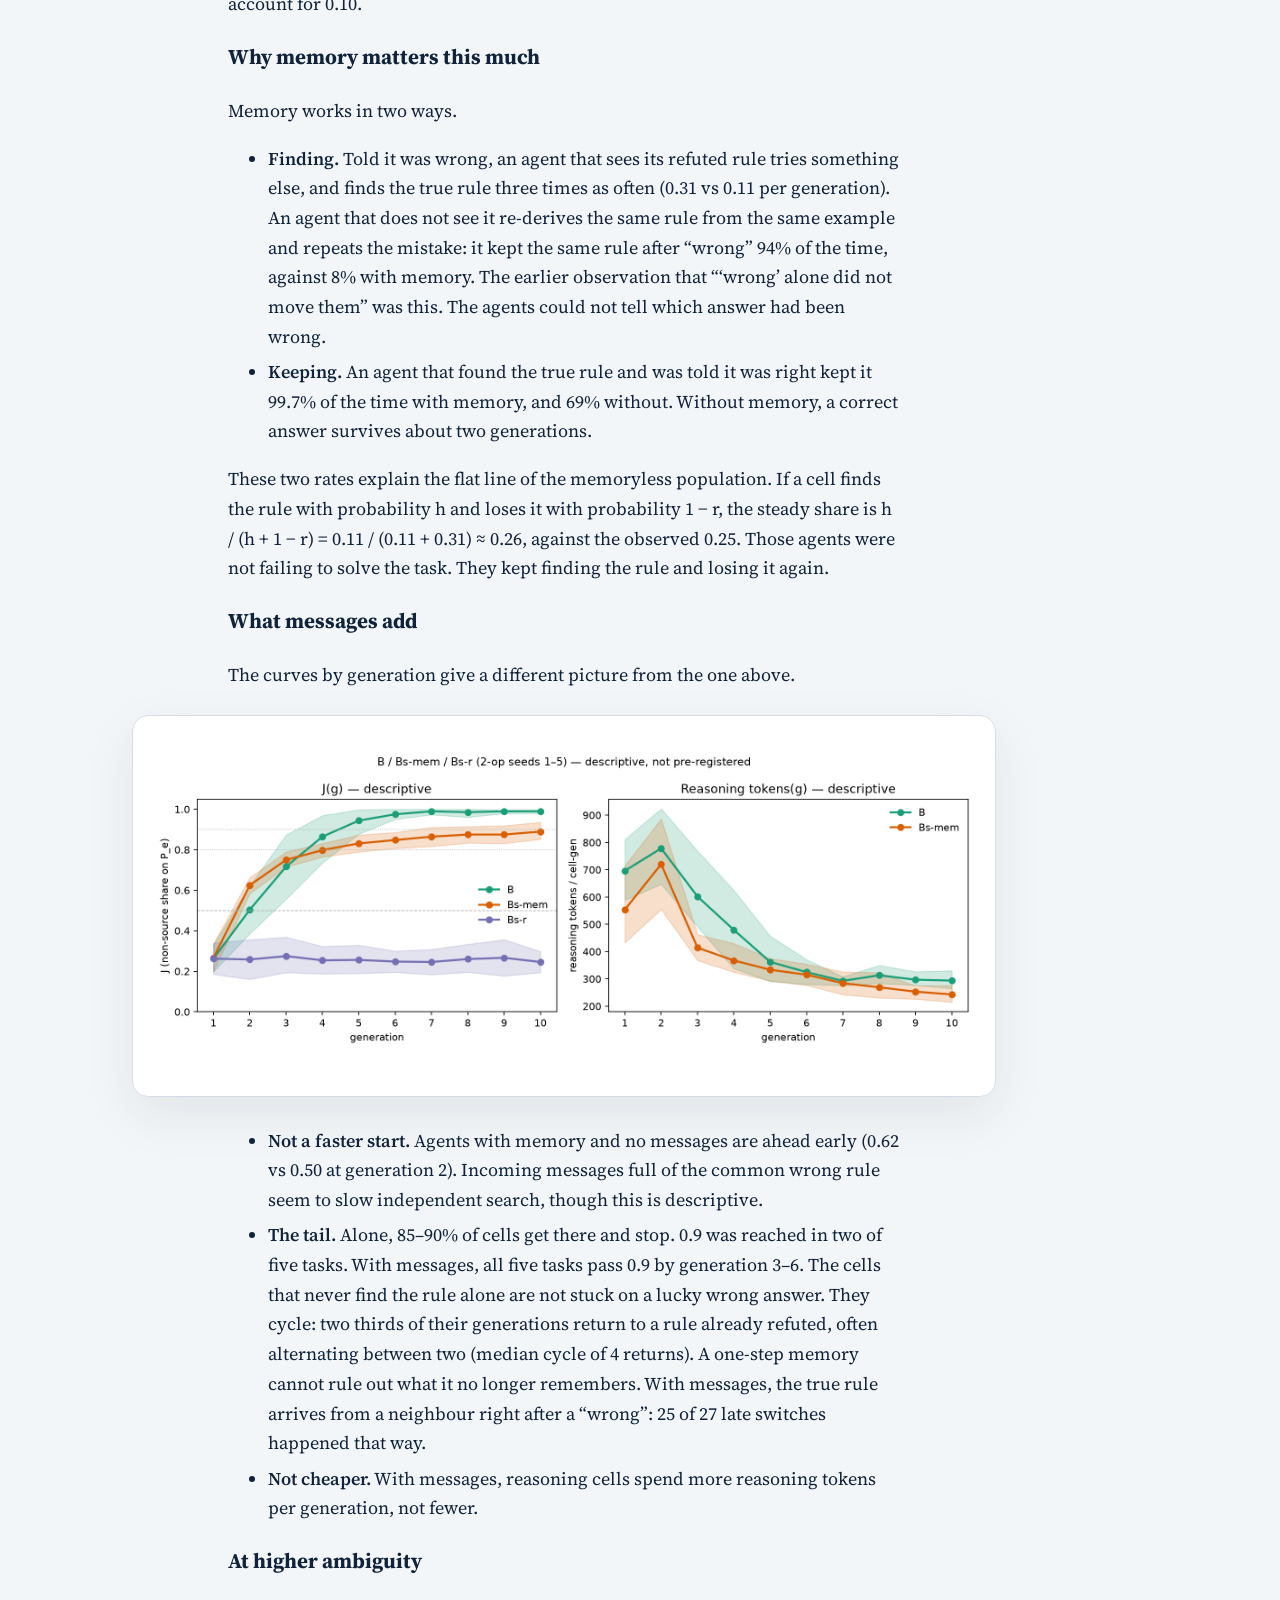
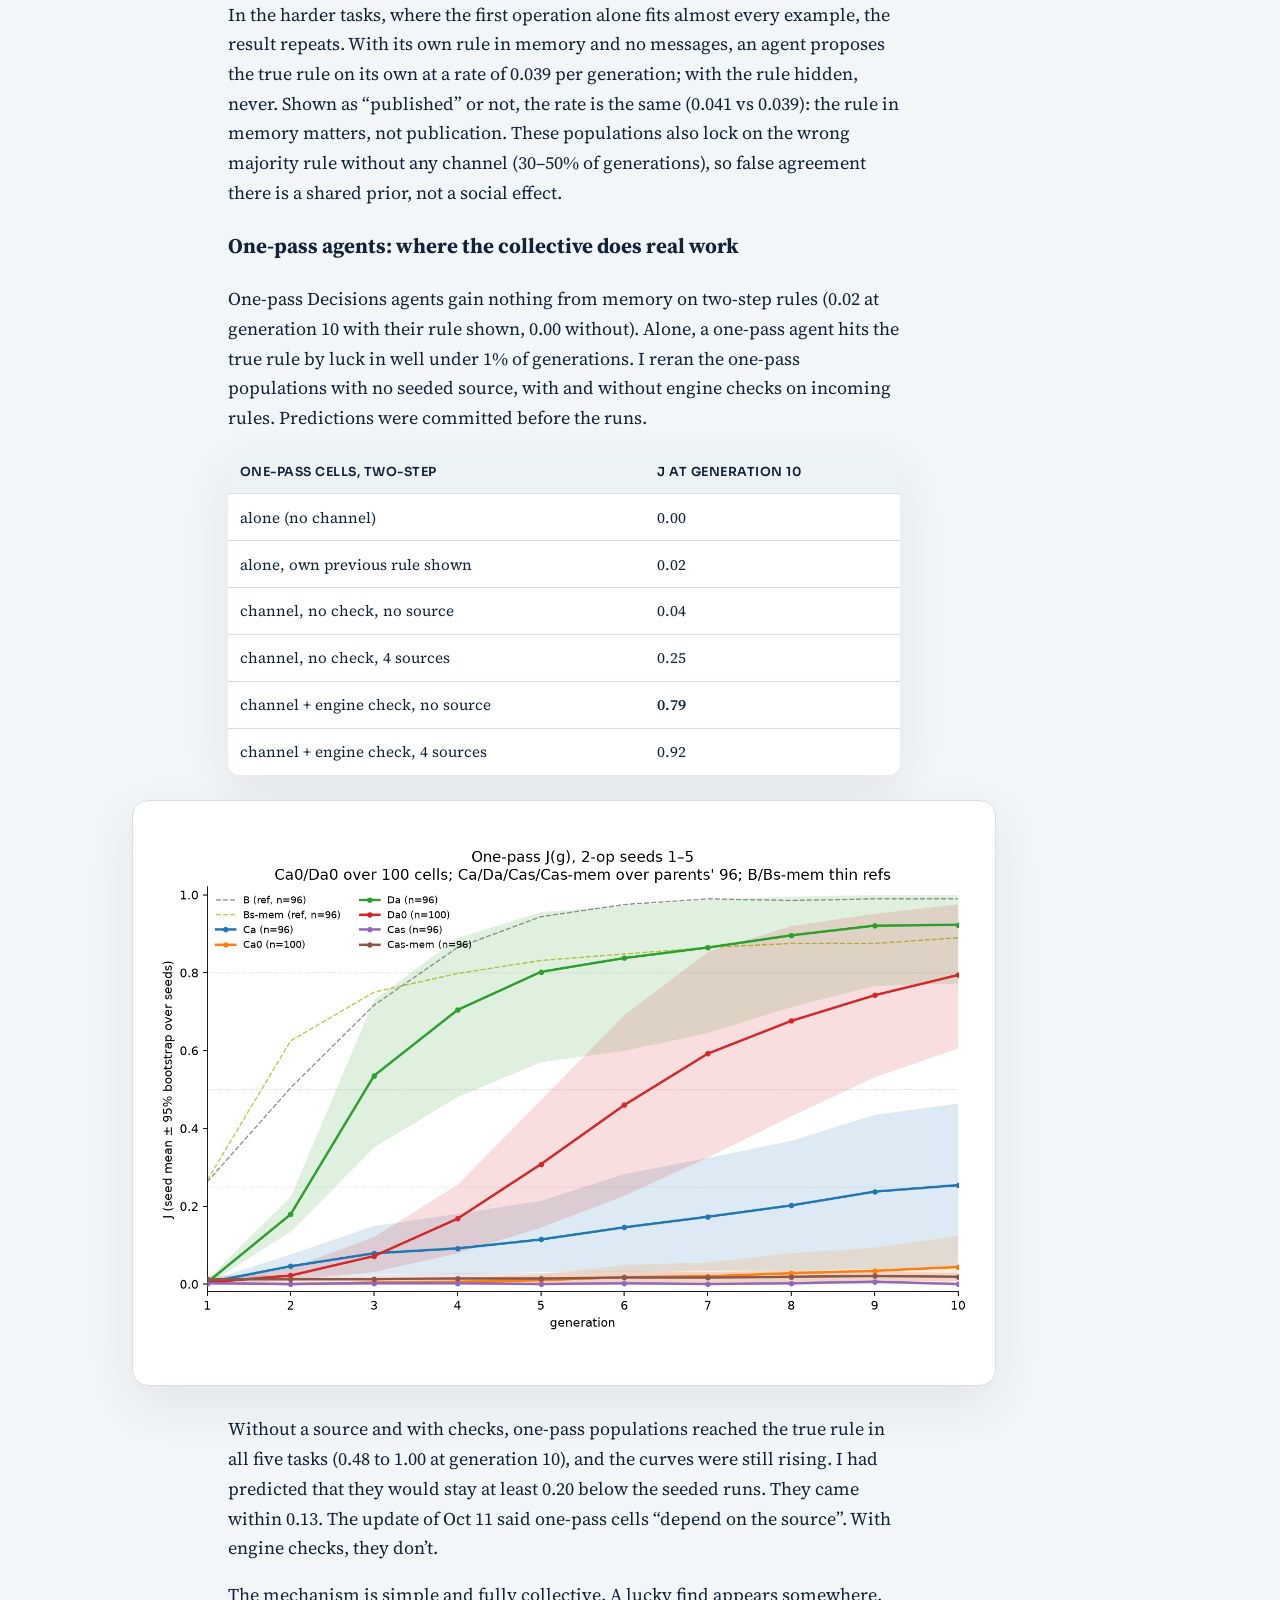
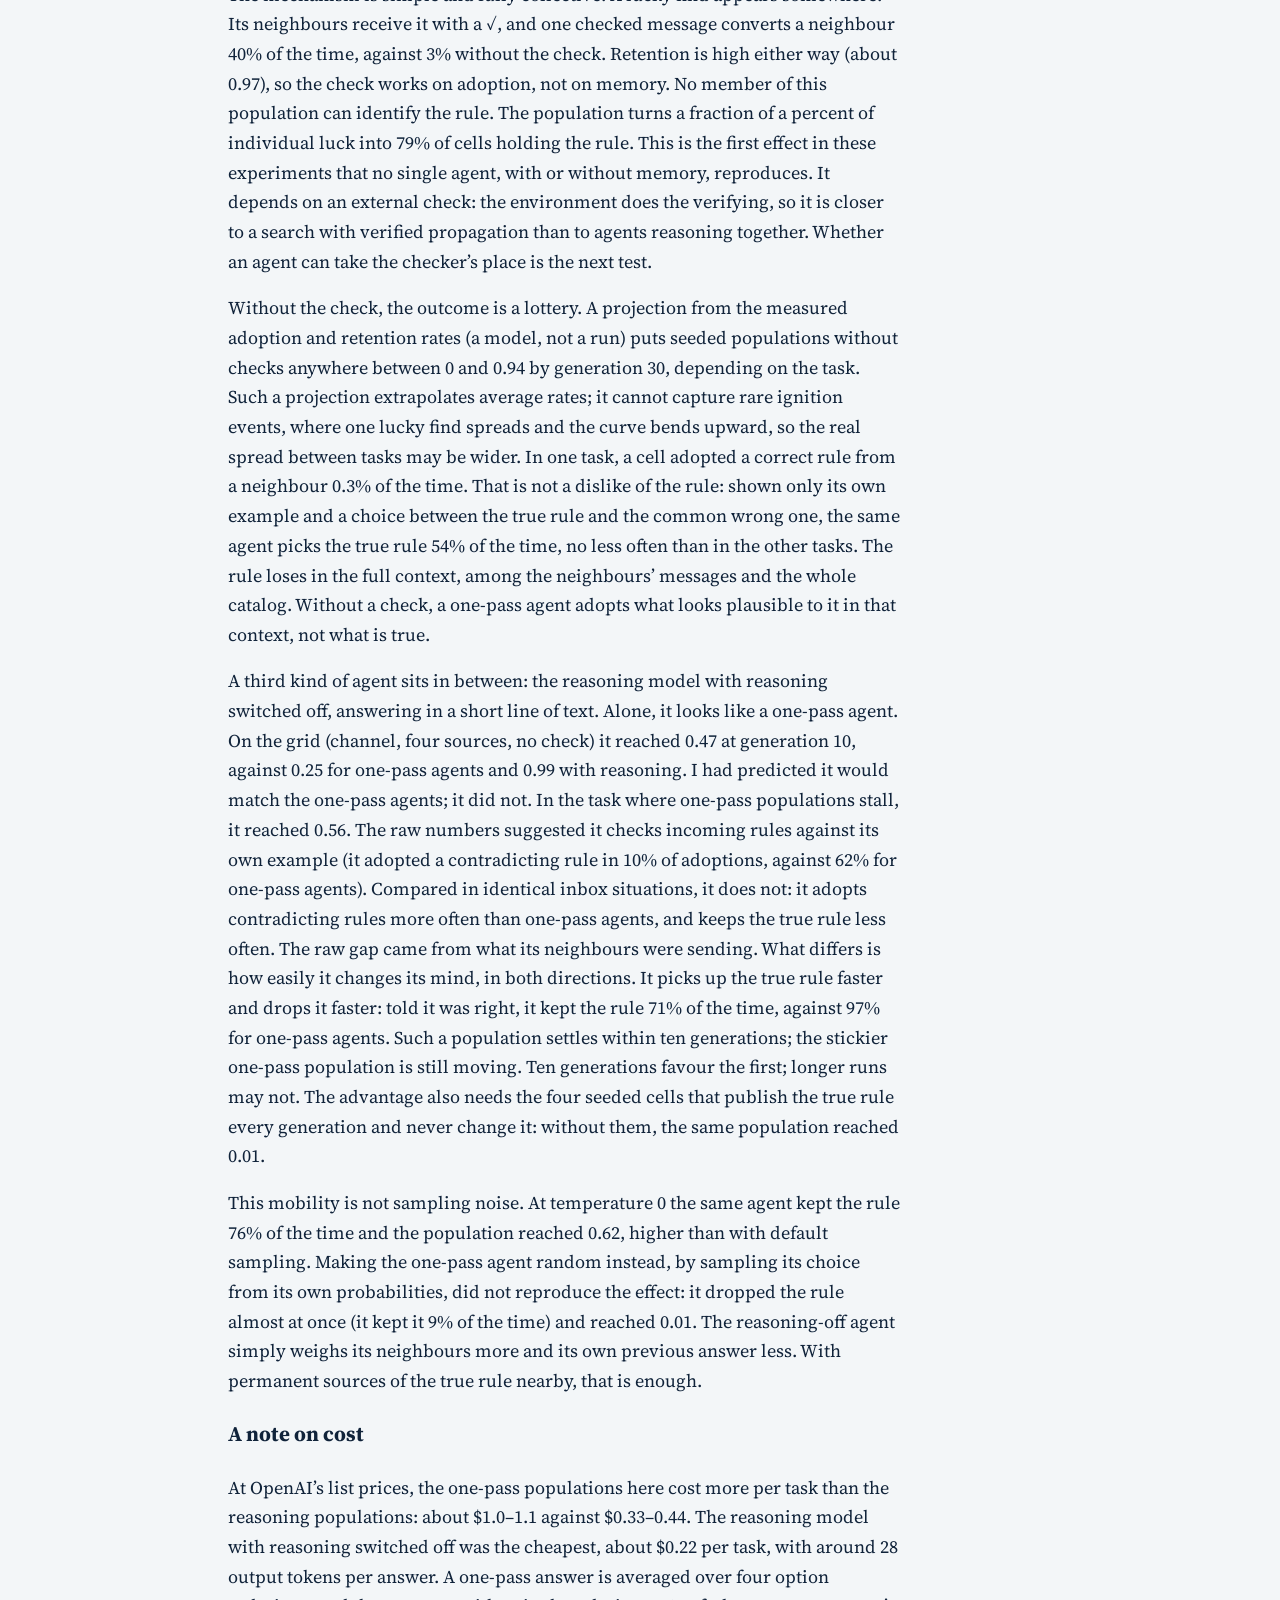
==== commit db80c1fe: "Publish What None of Them Knew: new article page, relabeled figures, Luna banner link. Adds article/" ====
--- a/docs/index.html
+++ b/docs/index.html
@@ -9,13 +9,15 @@
   <link rel="preconnect" href="https://fonts.googleapis.com" />
   <link rel="preconnect" href="https://fonts.gstatic.com" crossorigin />
   <link href="https://fonts.googleapis.com/css2?family=IBM+Plex+Mono:wght@400;500&family=Sora:wght@500;600;700&family=Source+Serif+4:ital,opsz,wght@0,8..60,400;0,8..60,600;1,8..60,400&display=swap" rel="stylesheet" />
-  <link rel="stylesheet" href="styles.css" />
+  <link rel="stylesheet" href="styles.css?v=1791988561" />
 </head>
 <body>
   <div class="bg" aria-hidden="true"></div>
   <header class="top">
     <a class="mark" href="https://github.com/corba777/luna_life">luna_life</a>
     <nav>
+      <a href="index.html">Earlier note</a>
+      <a href="what_none_of_them_knew.html">What None of Them Knew</a>
       <a href="https://github.com/corba777/luna_life">Code</a>
       <a href="https://github.com/corba777/luna_life/blob/main/article/Luna.md">Source</a>
       <a href="https://github.com/corba777/luna_life/tree/main/artifacts">Artifacts</a>
@@ -100,6 +102,7 @@
 <p>I put both on the same grid, with each agent given too little evidence to find the rule alone.</p>
 <h2>On the grid</h2>
 <blockquote>
+<p>A full account of where this work led is in <a href="what_none_of_them_knew.html">What None of Them Knew</a>.</p>
 <p><strong>Correction, Oct 13, 2026.</strong> The no-channel control in this section removed two things, not one:
 the neighbours&rsquo; messages and each agent&rsquo;s memory of its own previous rule. With that memory
 restored and still no messages, a single reasoning agent reaches 0.89 on two-step rules (end of
@@ -313,8 +316,7 @@
 task. They kept finding the rule and losing it again.</p>
 <h3>What messages add</h3>
 <p>The curves by generation give a different picture from the one above.</p>
-<figure class="figure photo"><img width="1200" alt="J by generation for messages, memory without messages, and neither; reasoning tokens per cell by generation" src="assets/fig_curves_B_Bsmem_Bsr.png" /></figure>
-<ul>
+<figure class="figure photo"><img width="1200" alt="J by generation for messages, memory without messages, and neither; reasoning tokens per cell by generation" src="assets/fig_curves_B_Bsmem_Bsr.png" /></figure><ul>
 <li><strong>Not a faster start.</strong> Agents with memory and no messages are ahead early (0.62 vs 0.50 at
   generation 2). Incoming messages full of the common wrong rule seem to slow independent search,
   though this is descriptive.</li>
@@ -373,8 +375,7 @@
 </tr>
 </tbody>
 </table>
-<figure class="figure photo"><img width="1200" alt="J by generation for the one-pass arms, with the reasoning populations as thin reference lines" src="assets/fig_curves_onepass.png" /></figure>
-<p>Without a source and with checks, one-pass populations reached the true rule in all five tasks
+<figure class="figure photo"><img width="1200" alt="J by generation for the one-pass arms, with the reasoning populations as thin reference lines" src="assets/fig_curves_onepass.png" /></figure><p>Without a source and with checks, one-pass populations reached the true rule in all five tasks
 (0.48 to 1.00 at generation 10), and the curves were still rising. I had predicted that they would
 stay at least 0.20 below the seeded runs. They came within 0.13. The update of Oct 11 said one-pass
 cells &ldquo;depend on the source&rdquo;. With engine checks, they don&rsquo;t.</p>
--- a/docs/styles.css
+++ b/docs/styles.css
@@ -397,3 +397,5 @@
   .bar-row { grid-template-columns: 5.2rem 1fr 2.8rem; }
   body { font-size: 1.05rem; }
 }
+
+/* cache-bust Oct 14 callout */
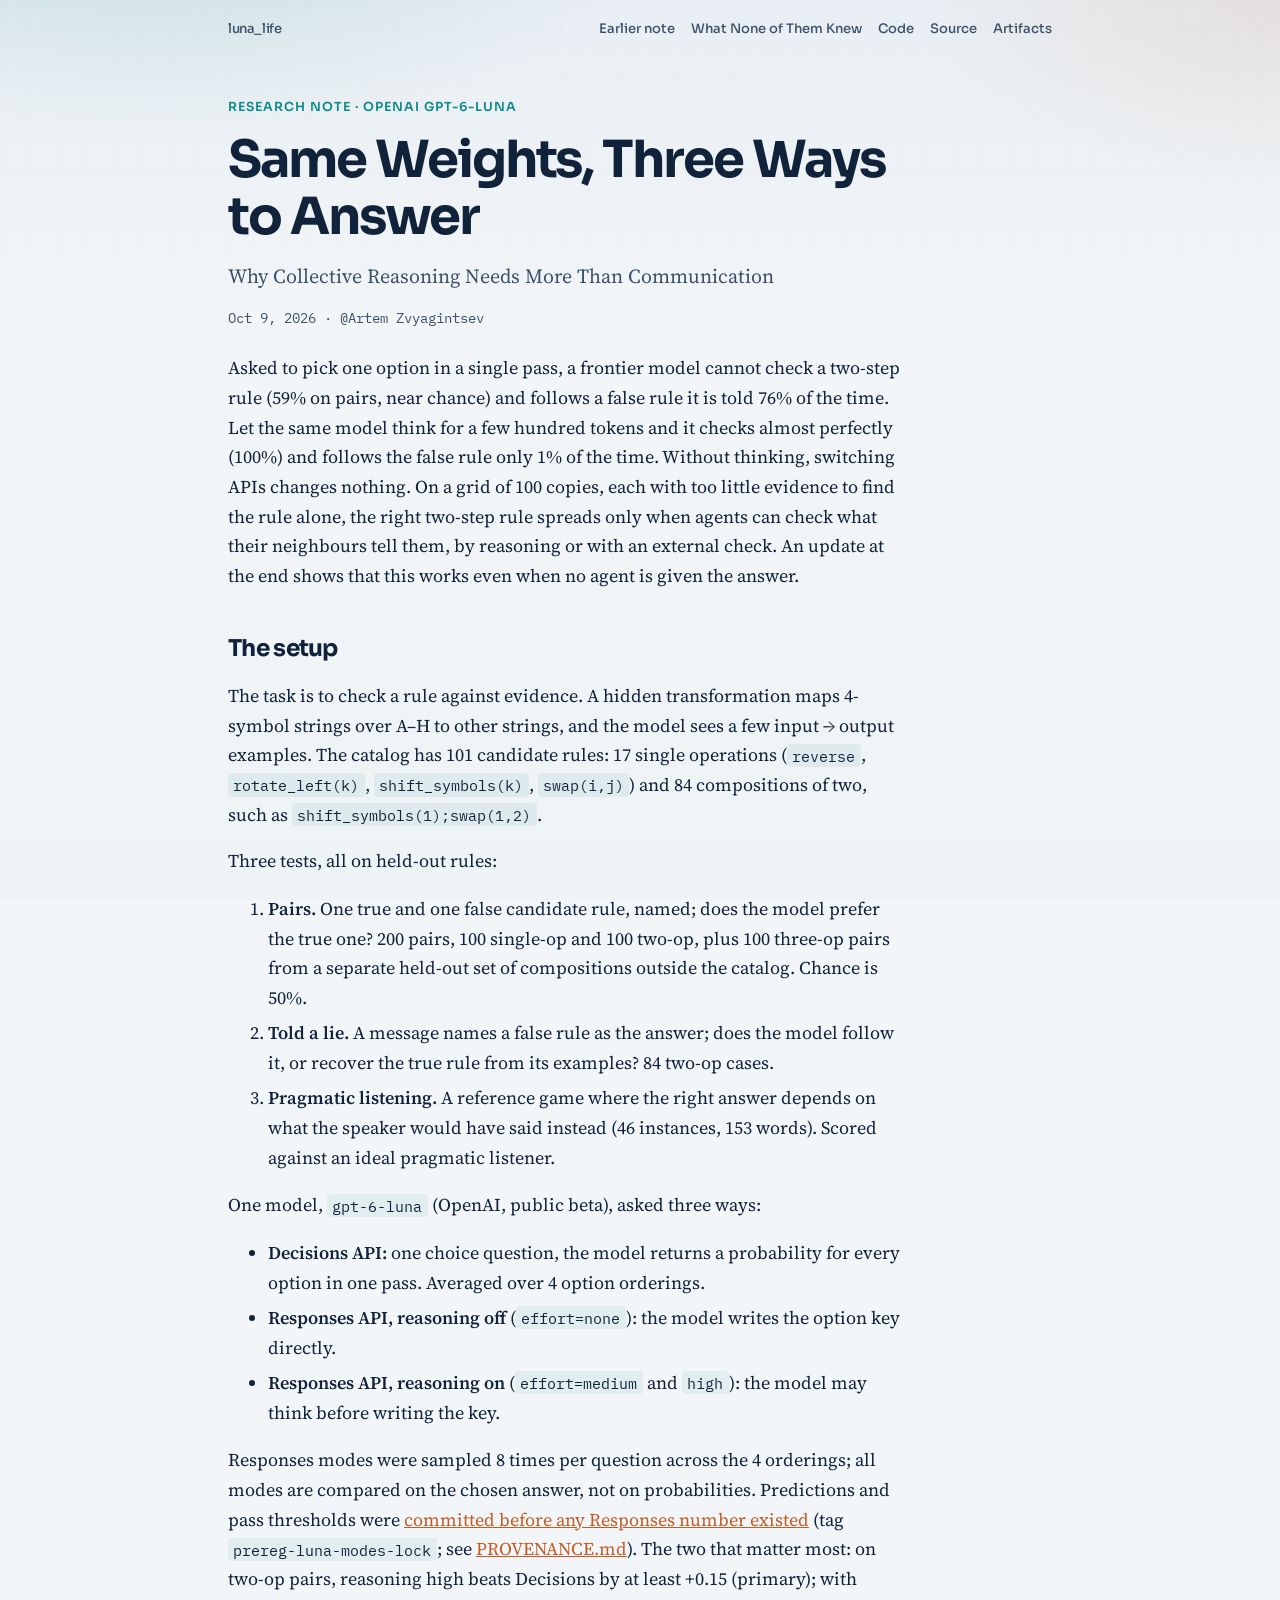
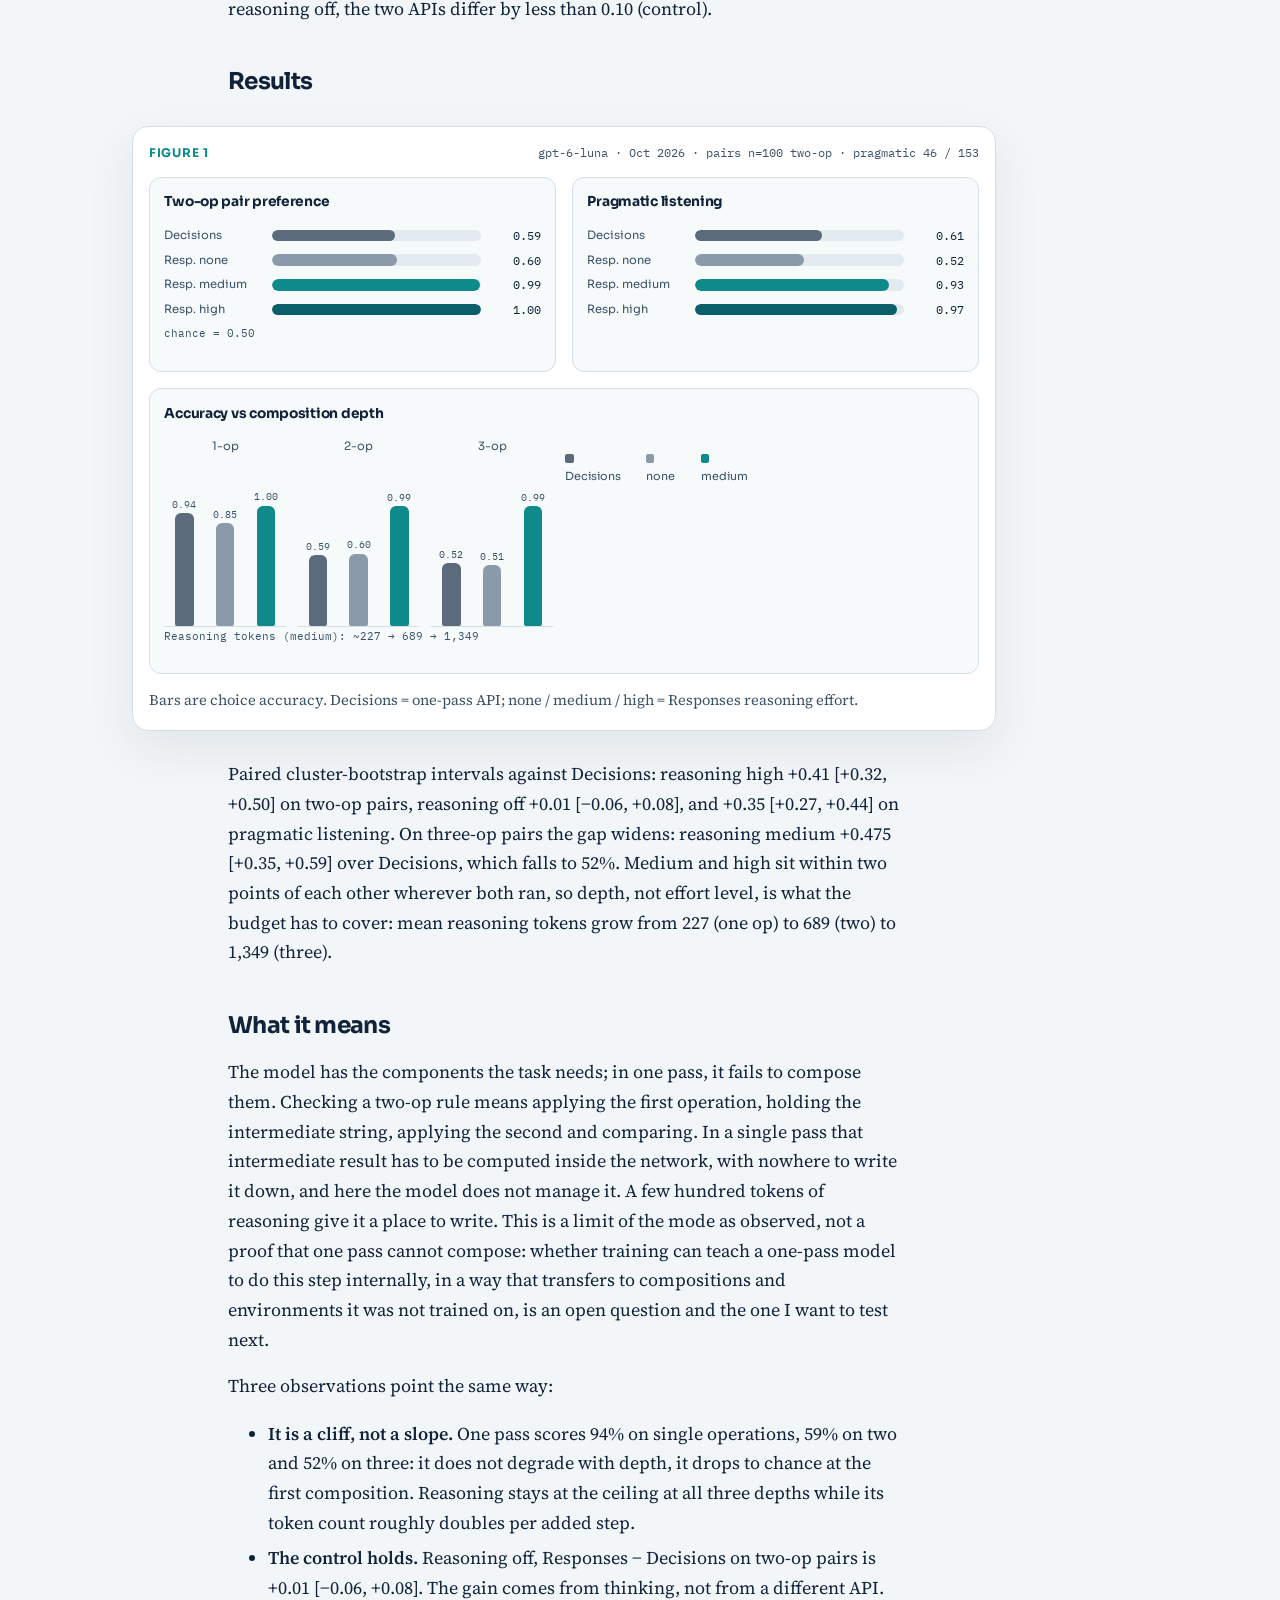
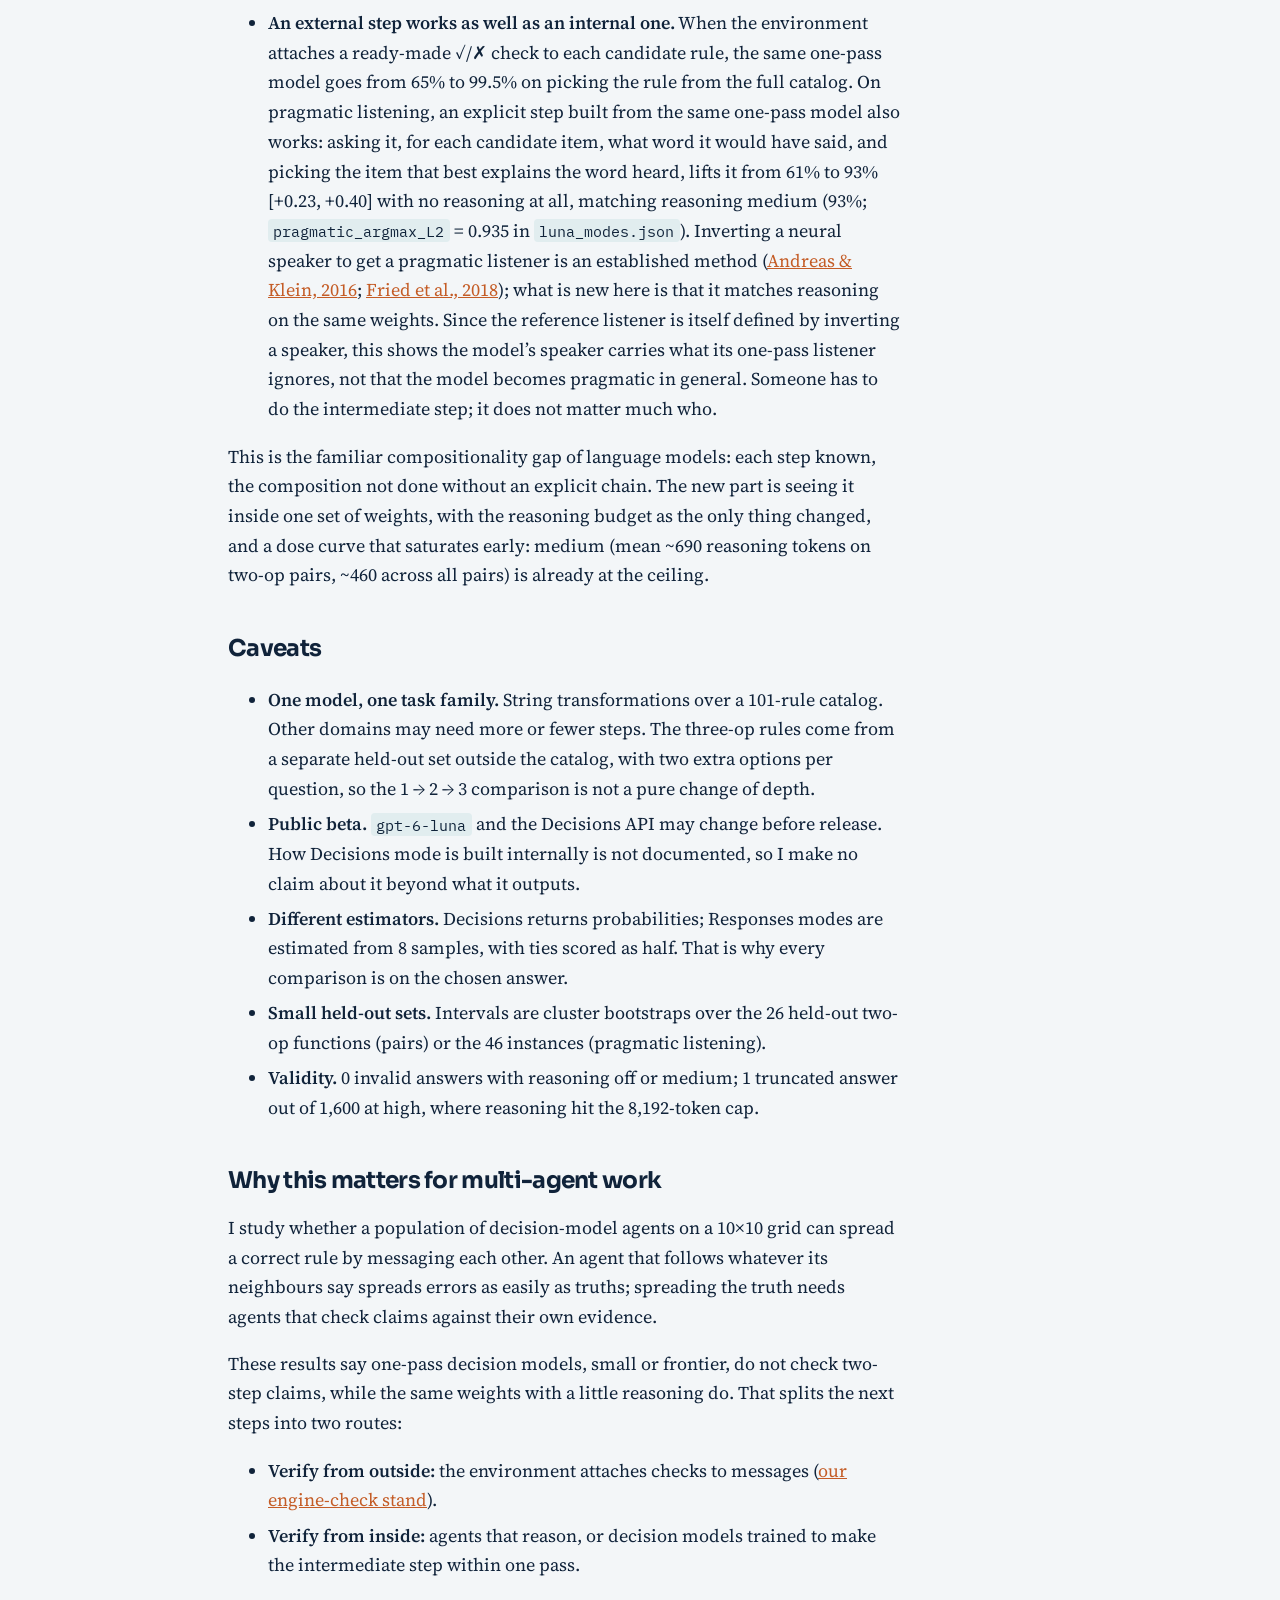
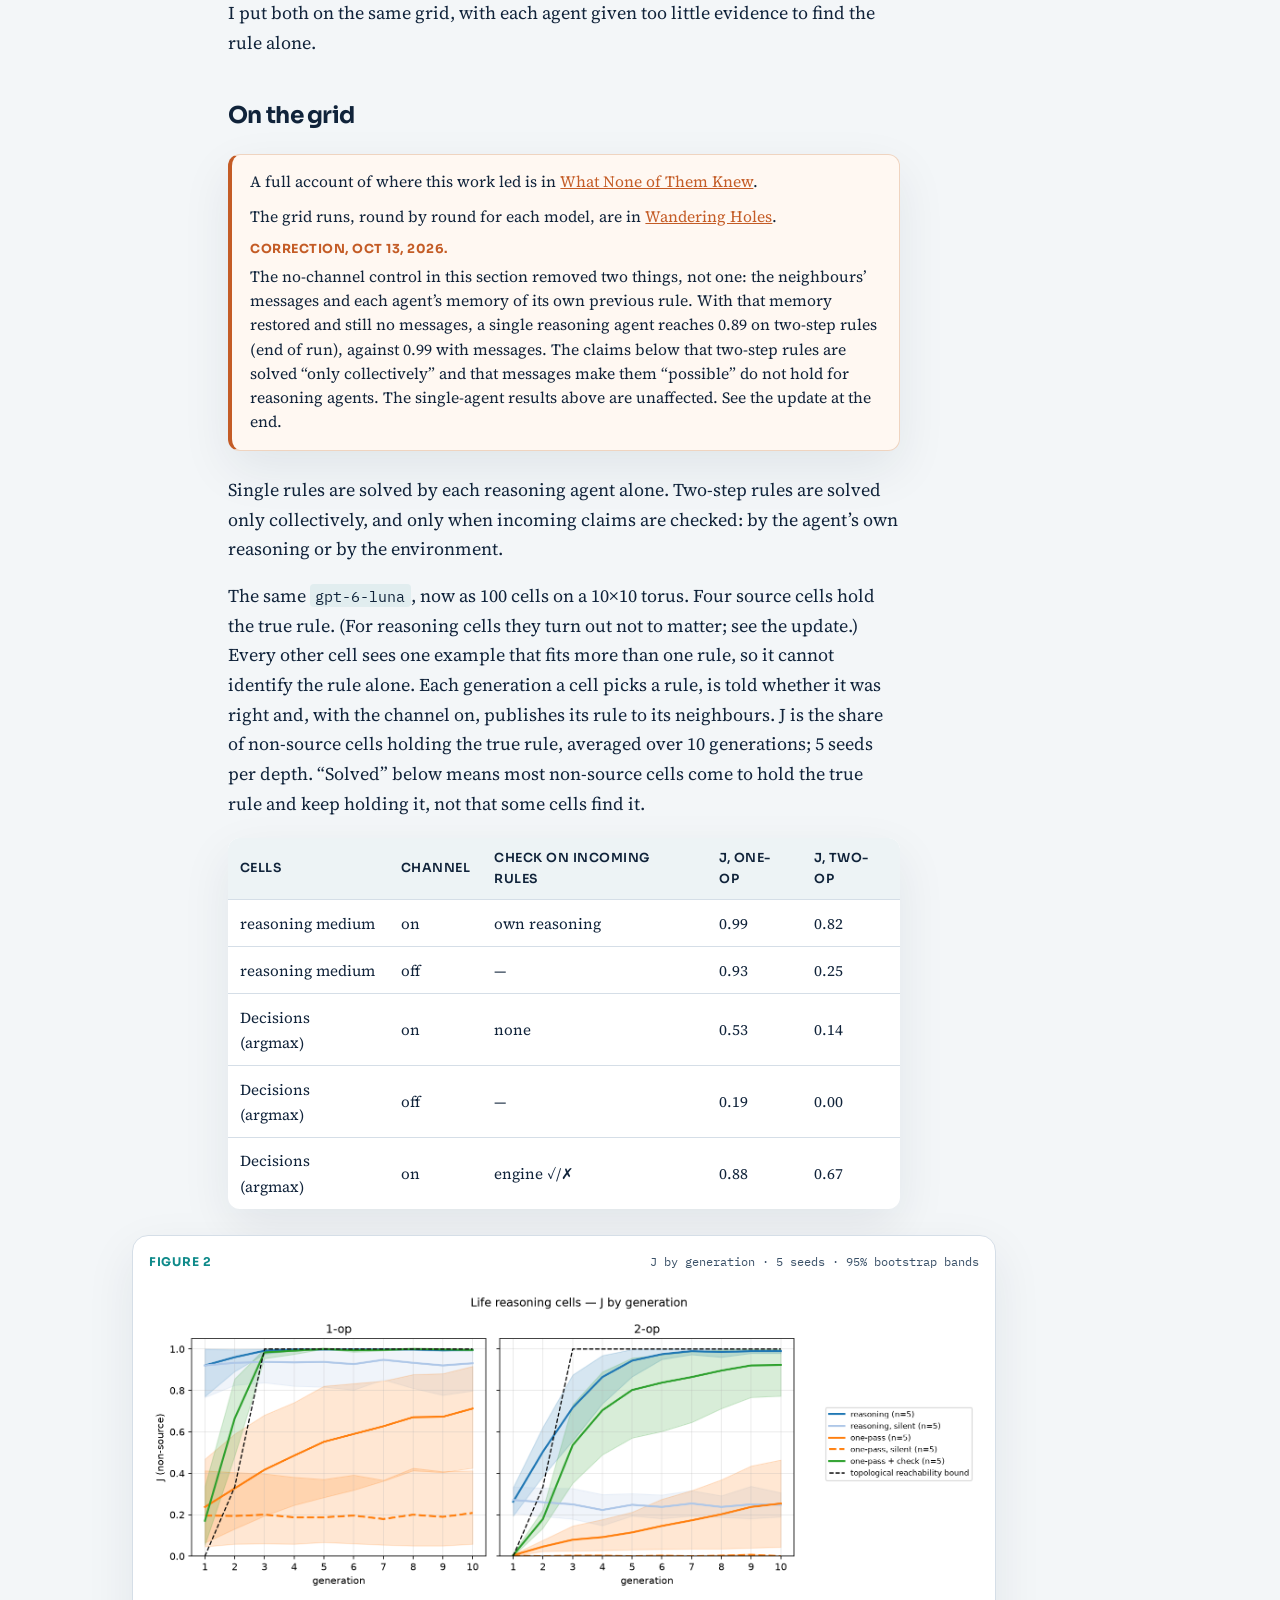
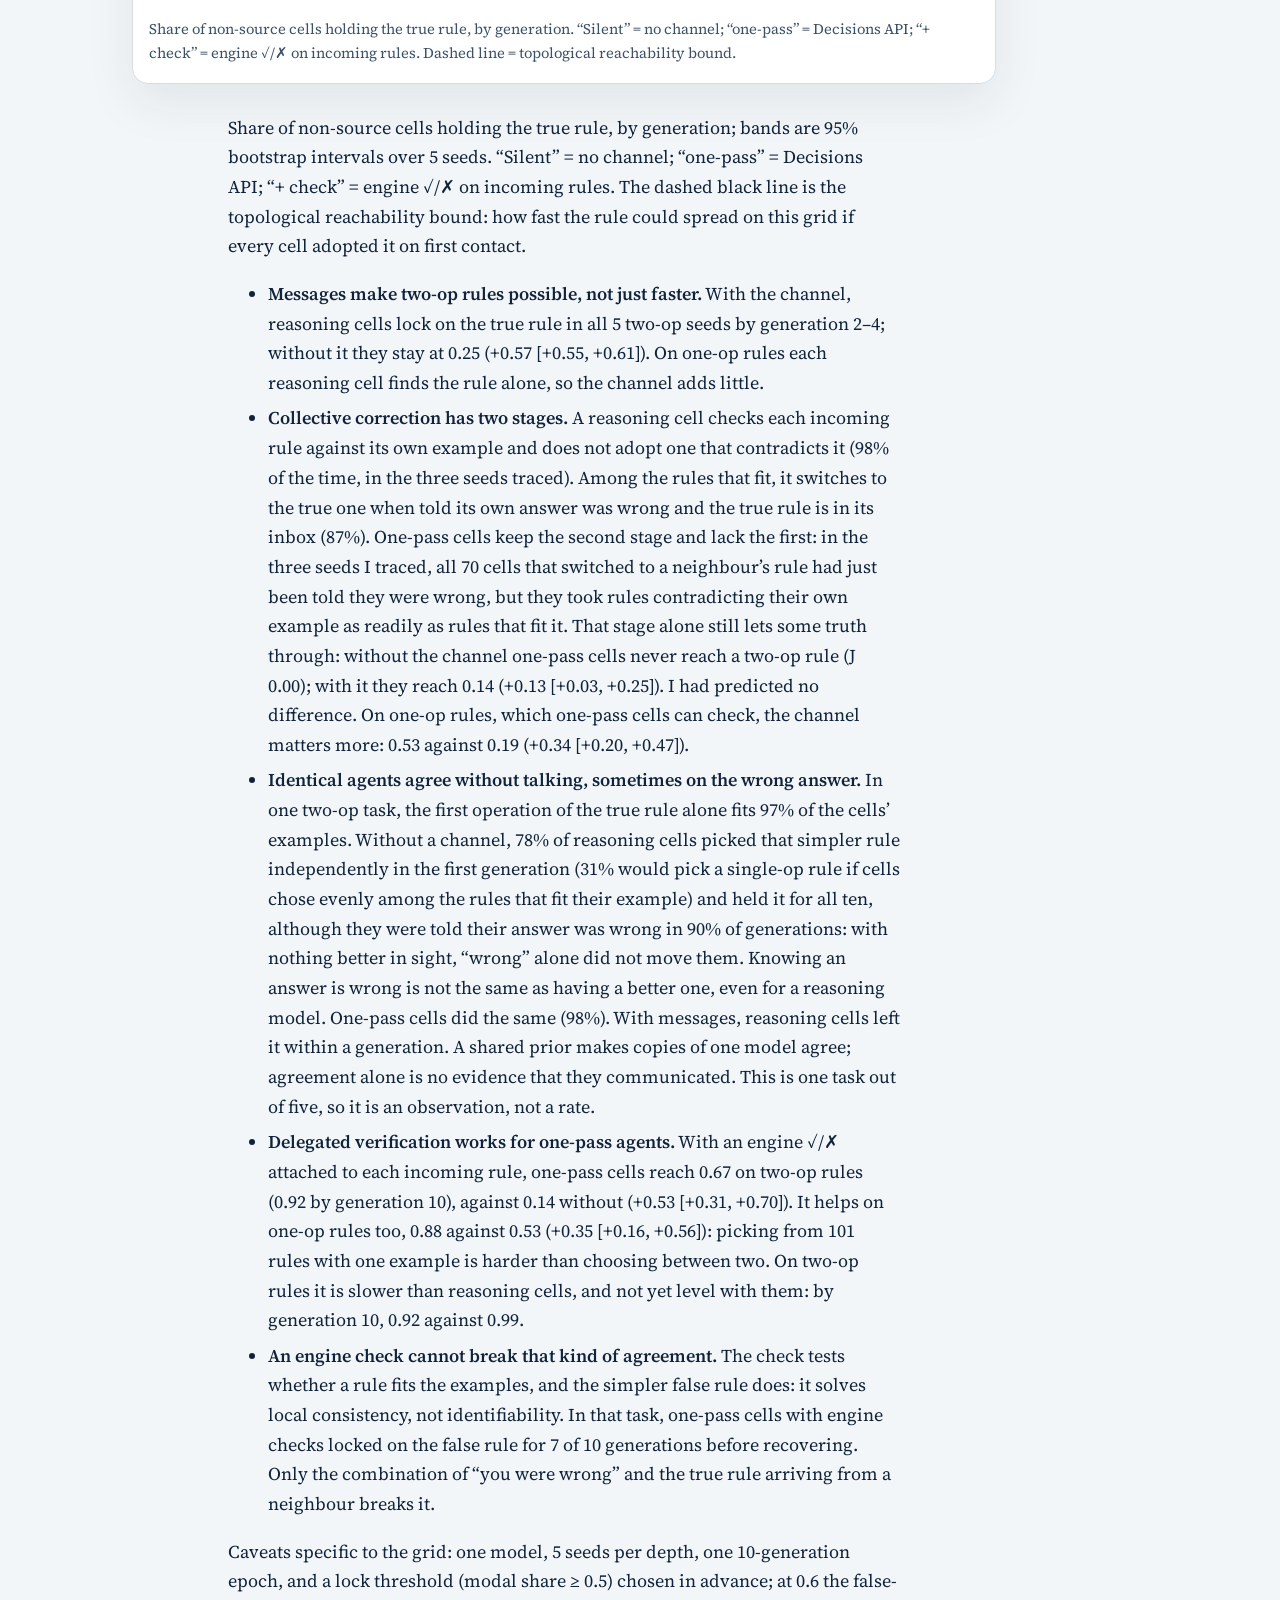
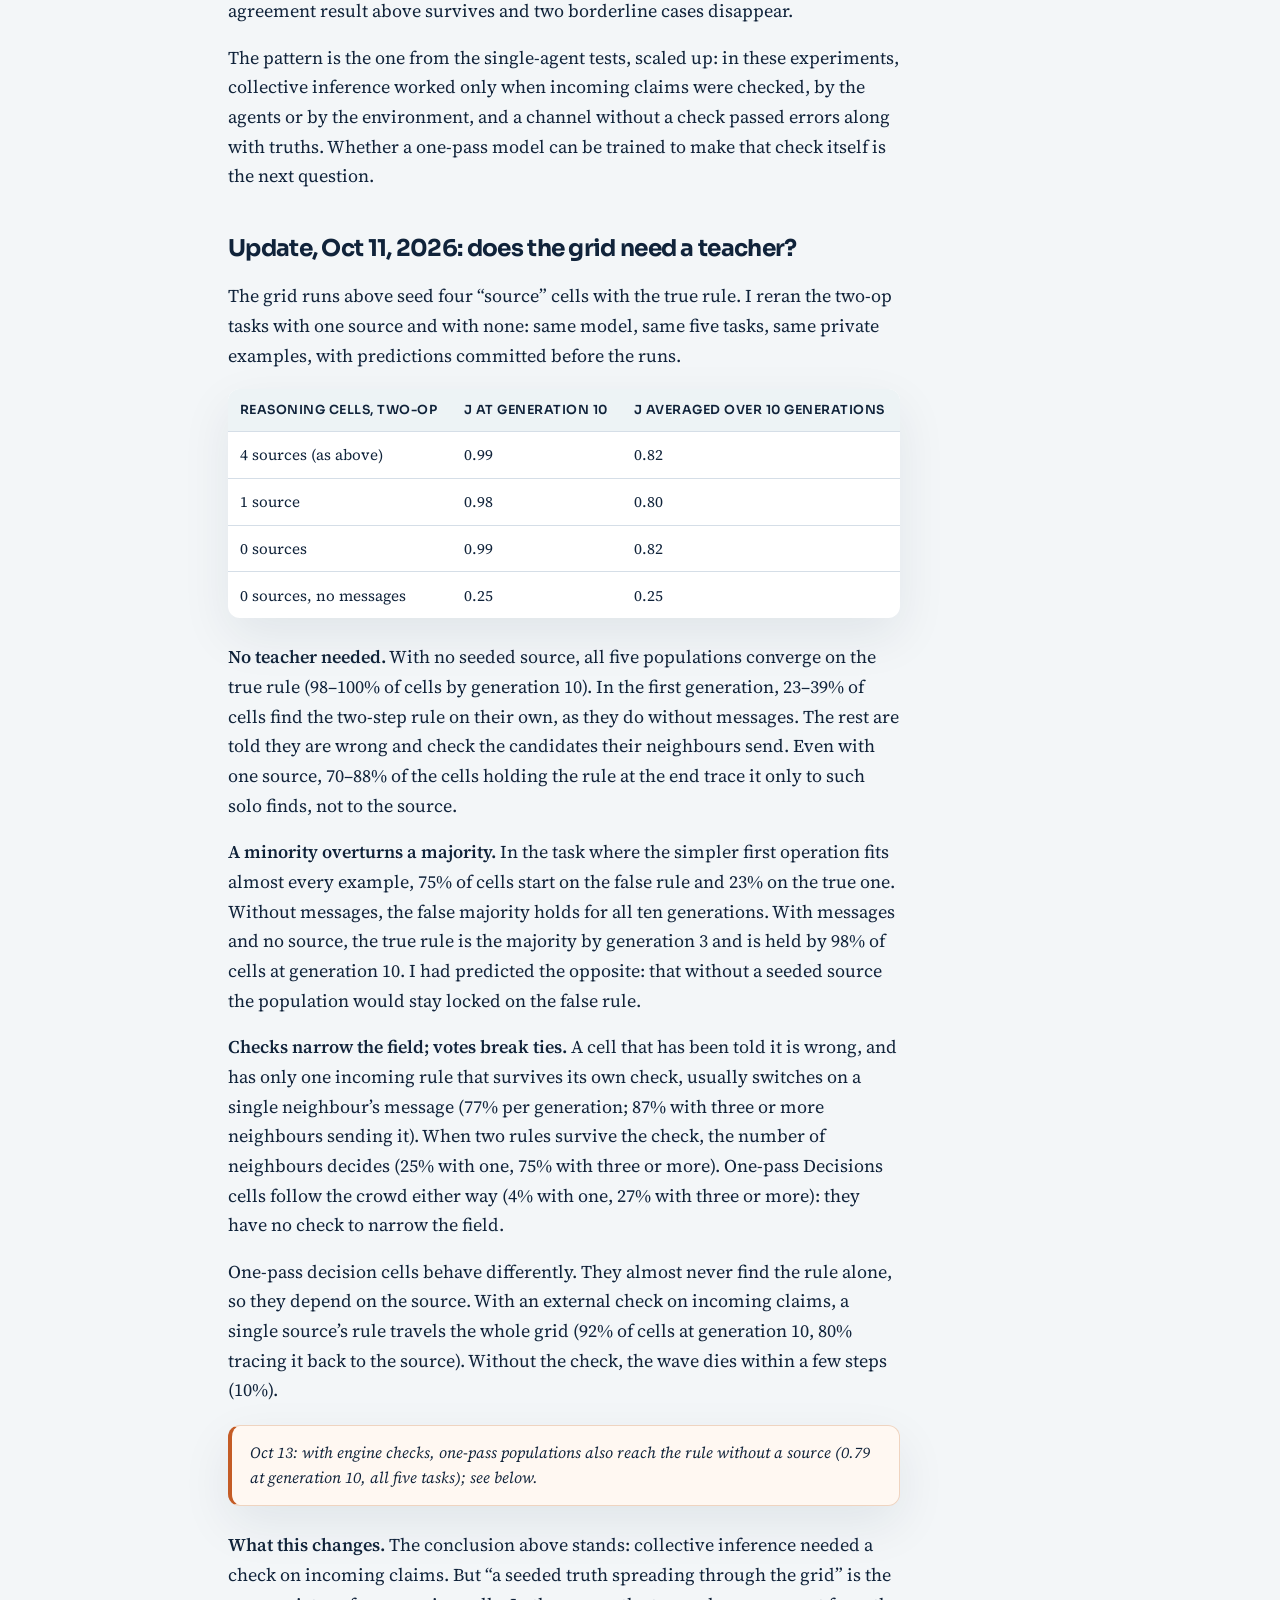
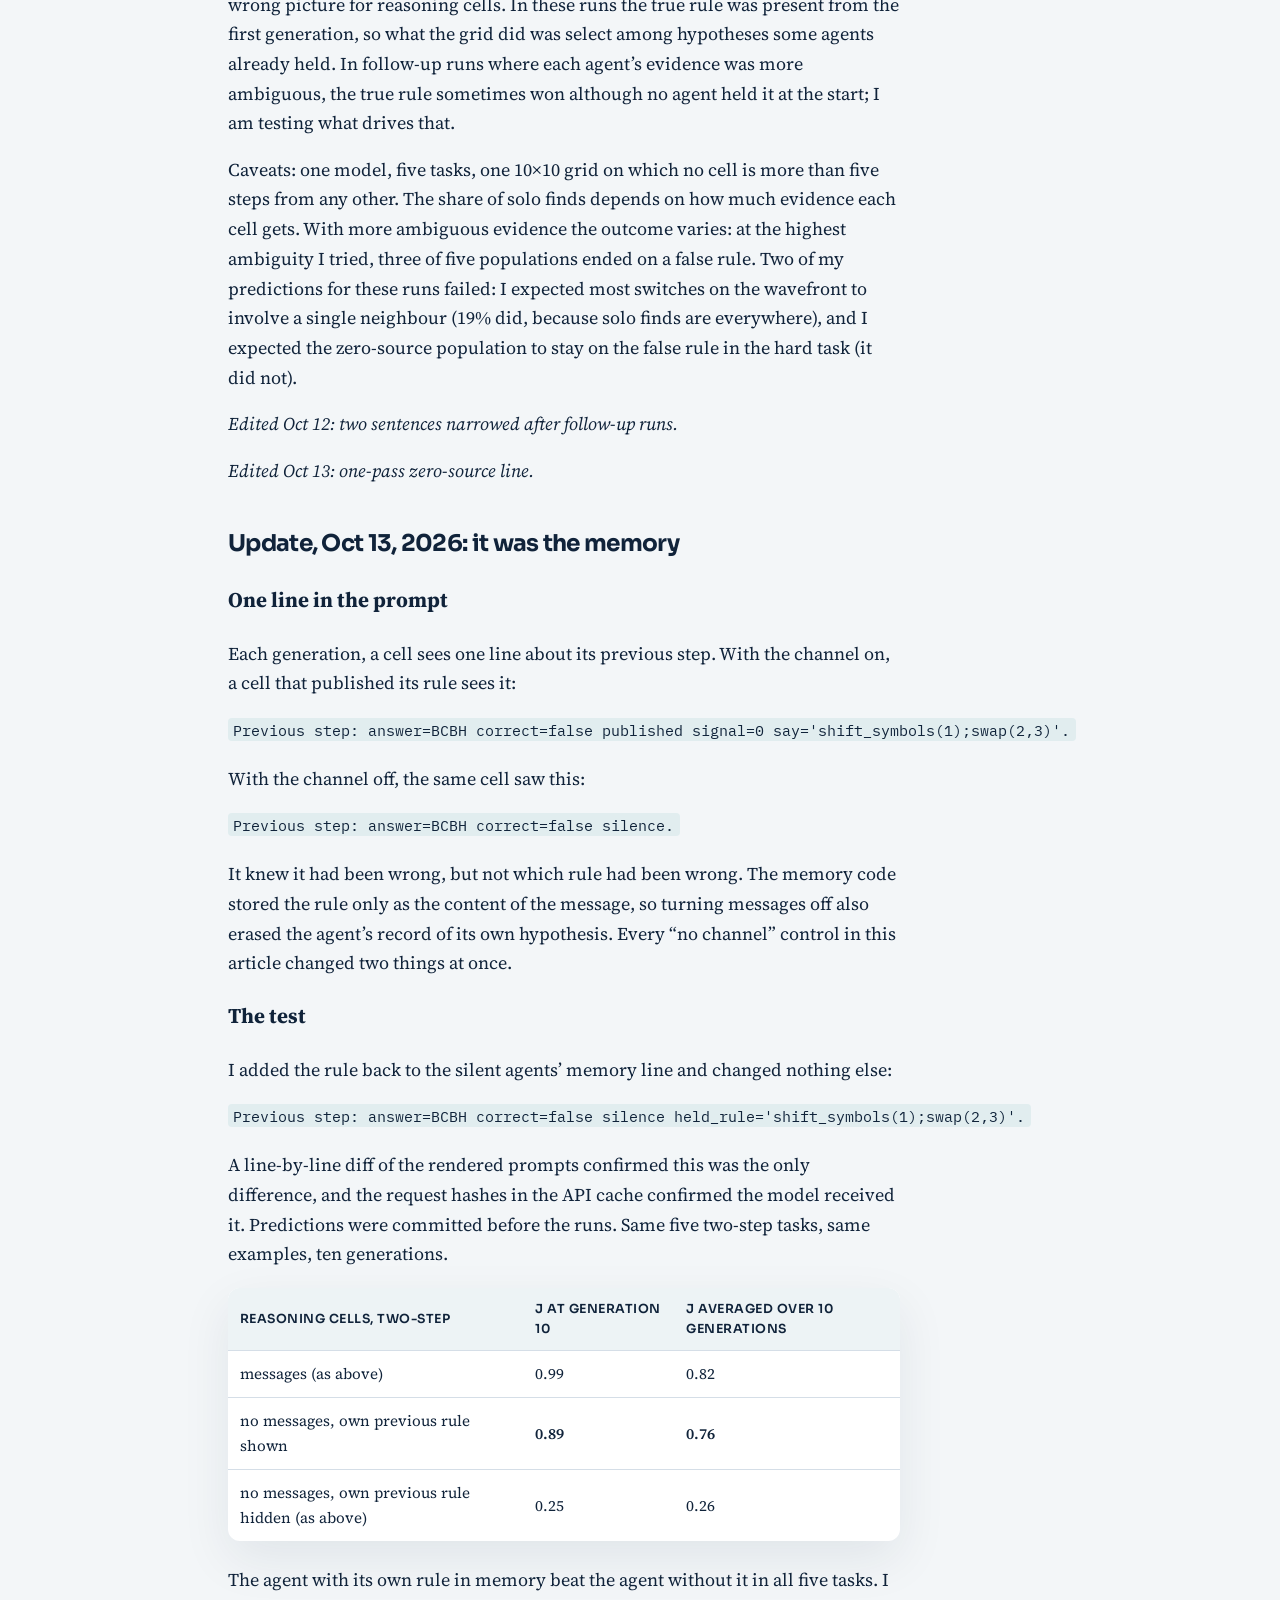
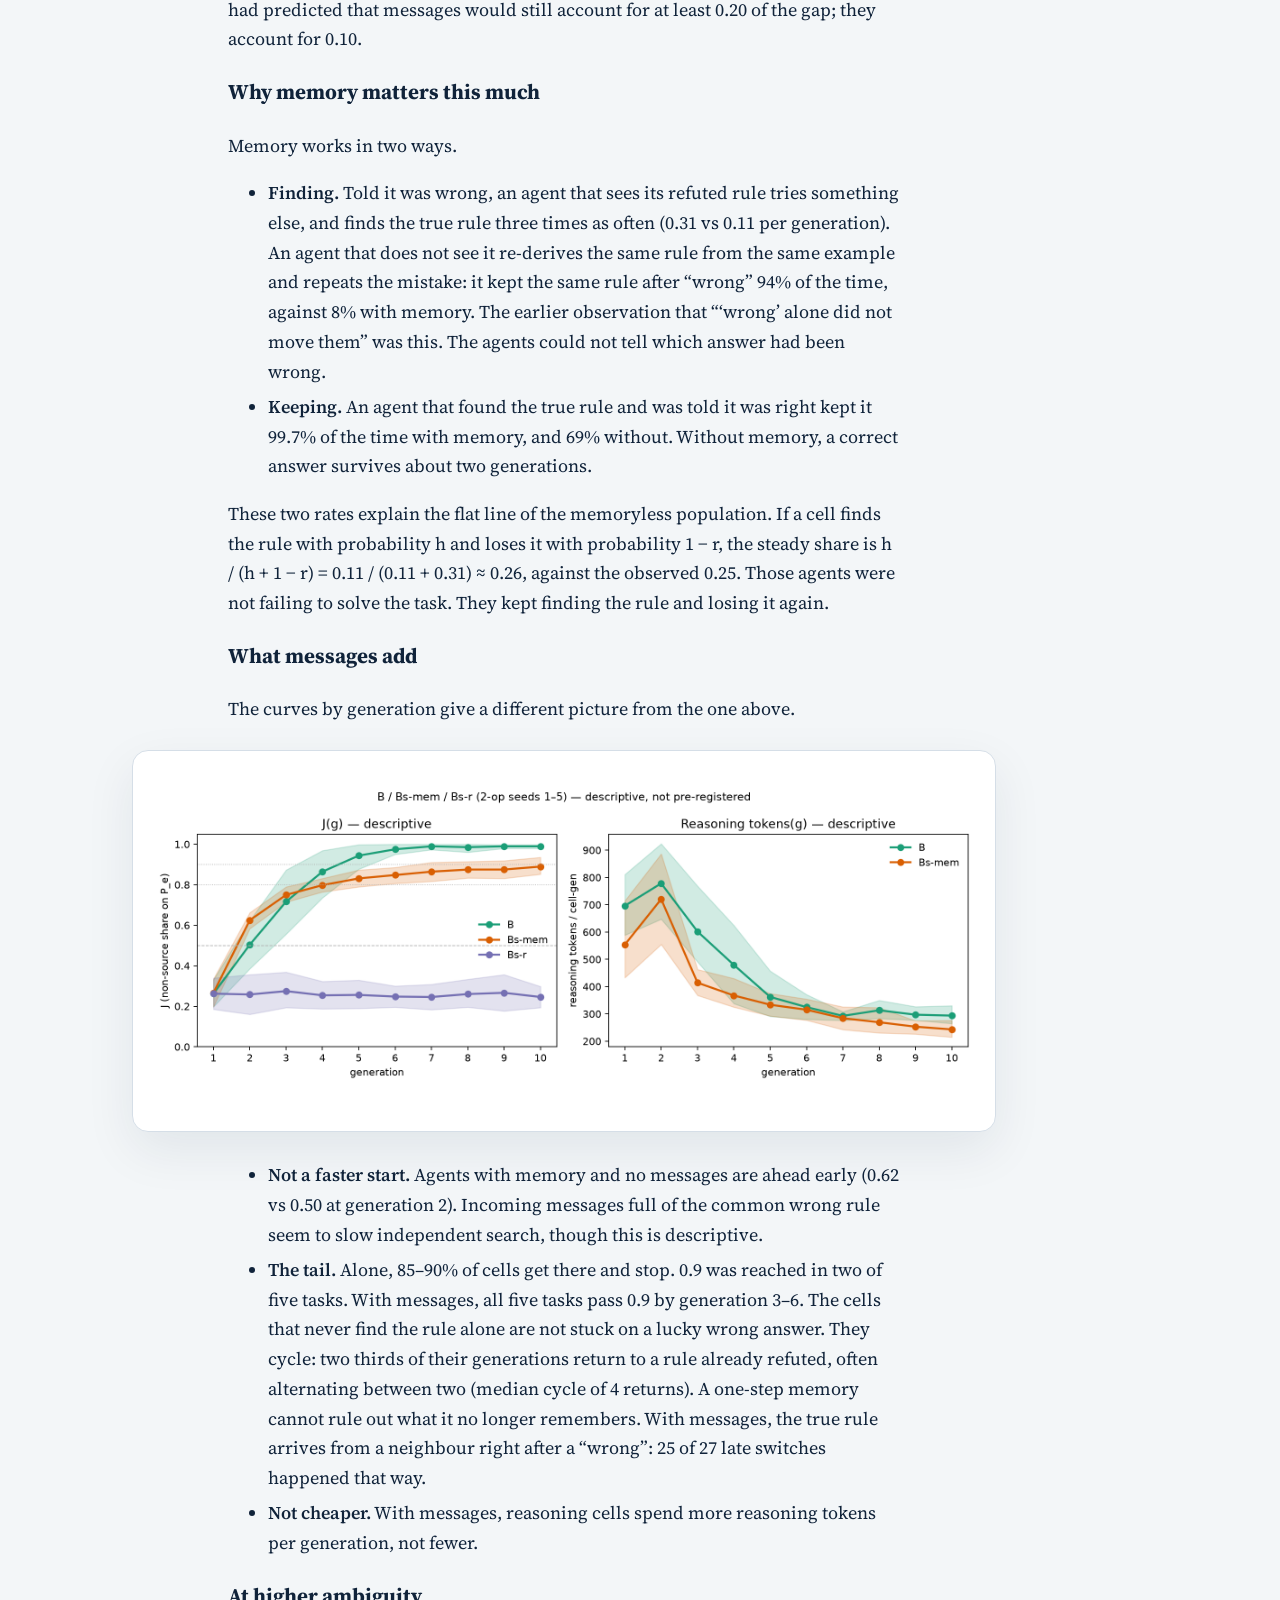
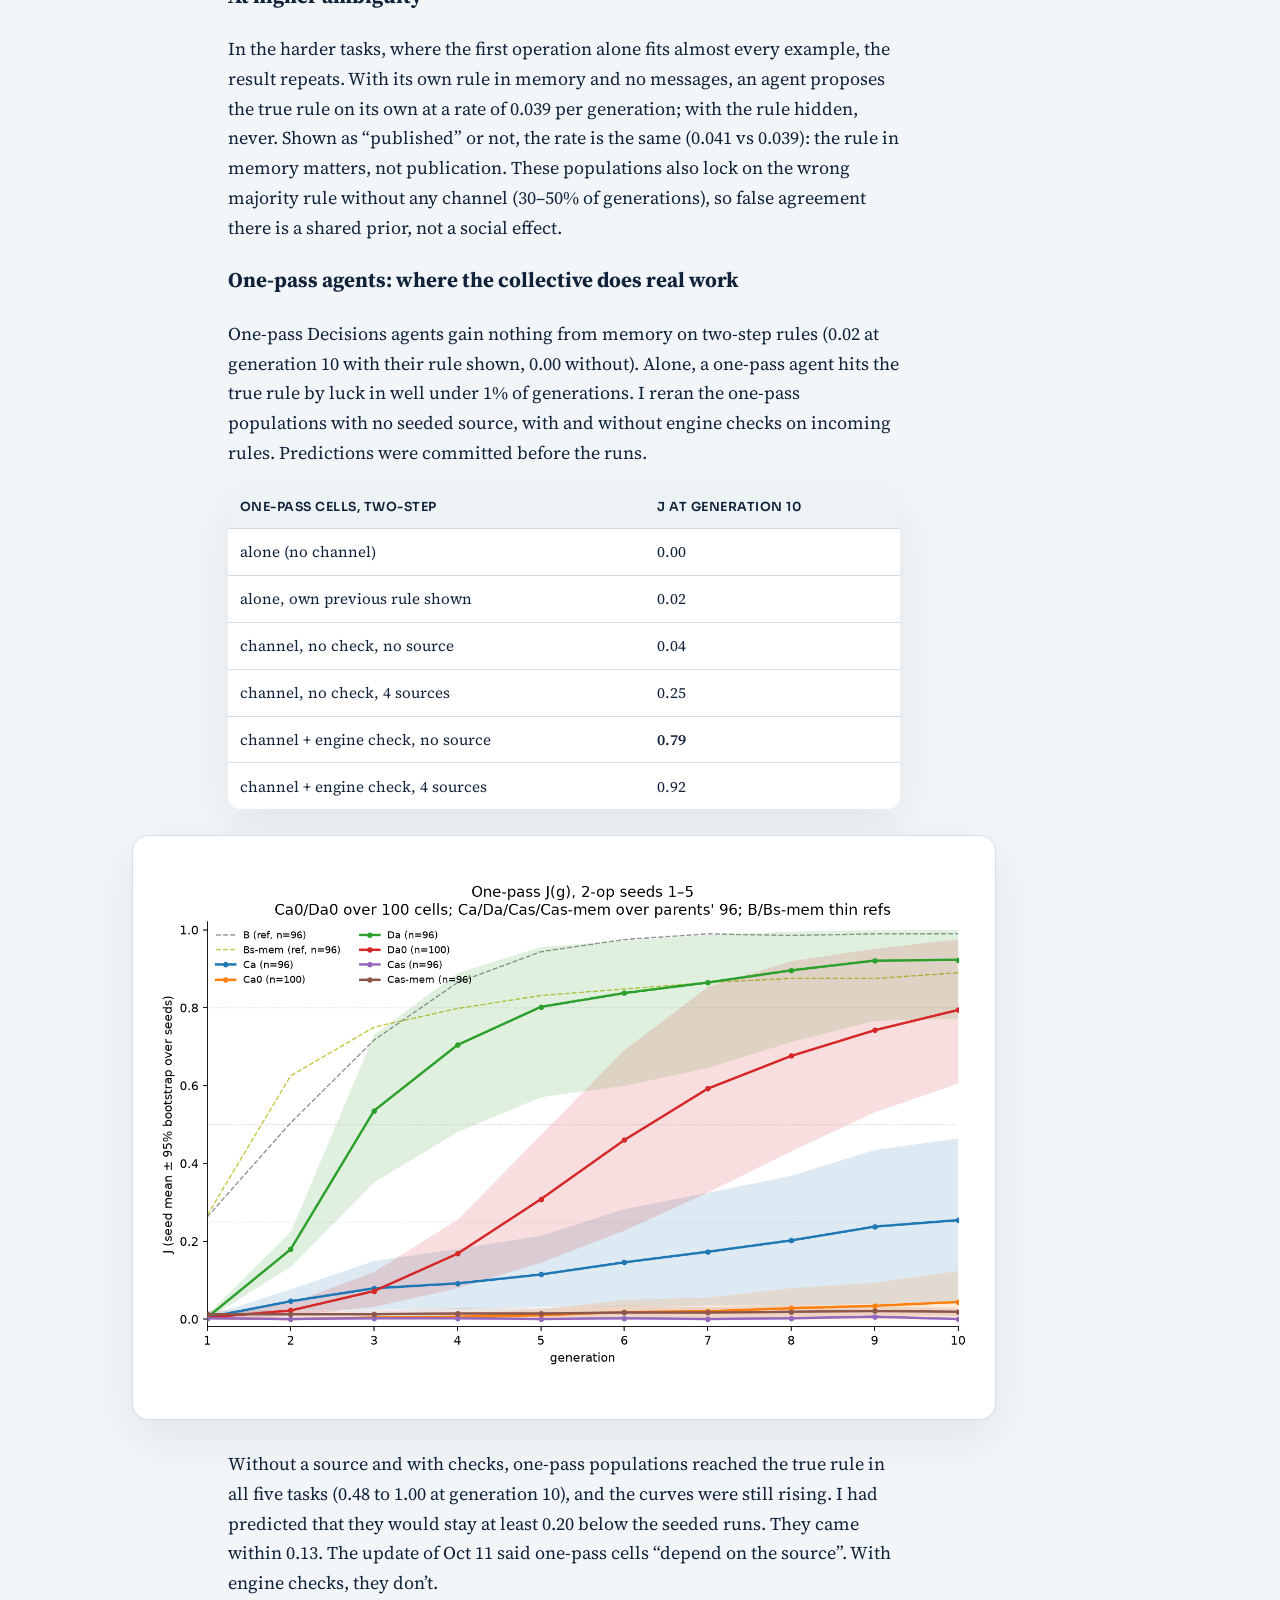
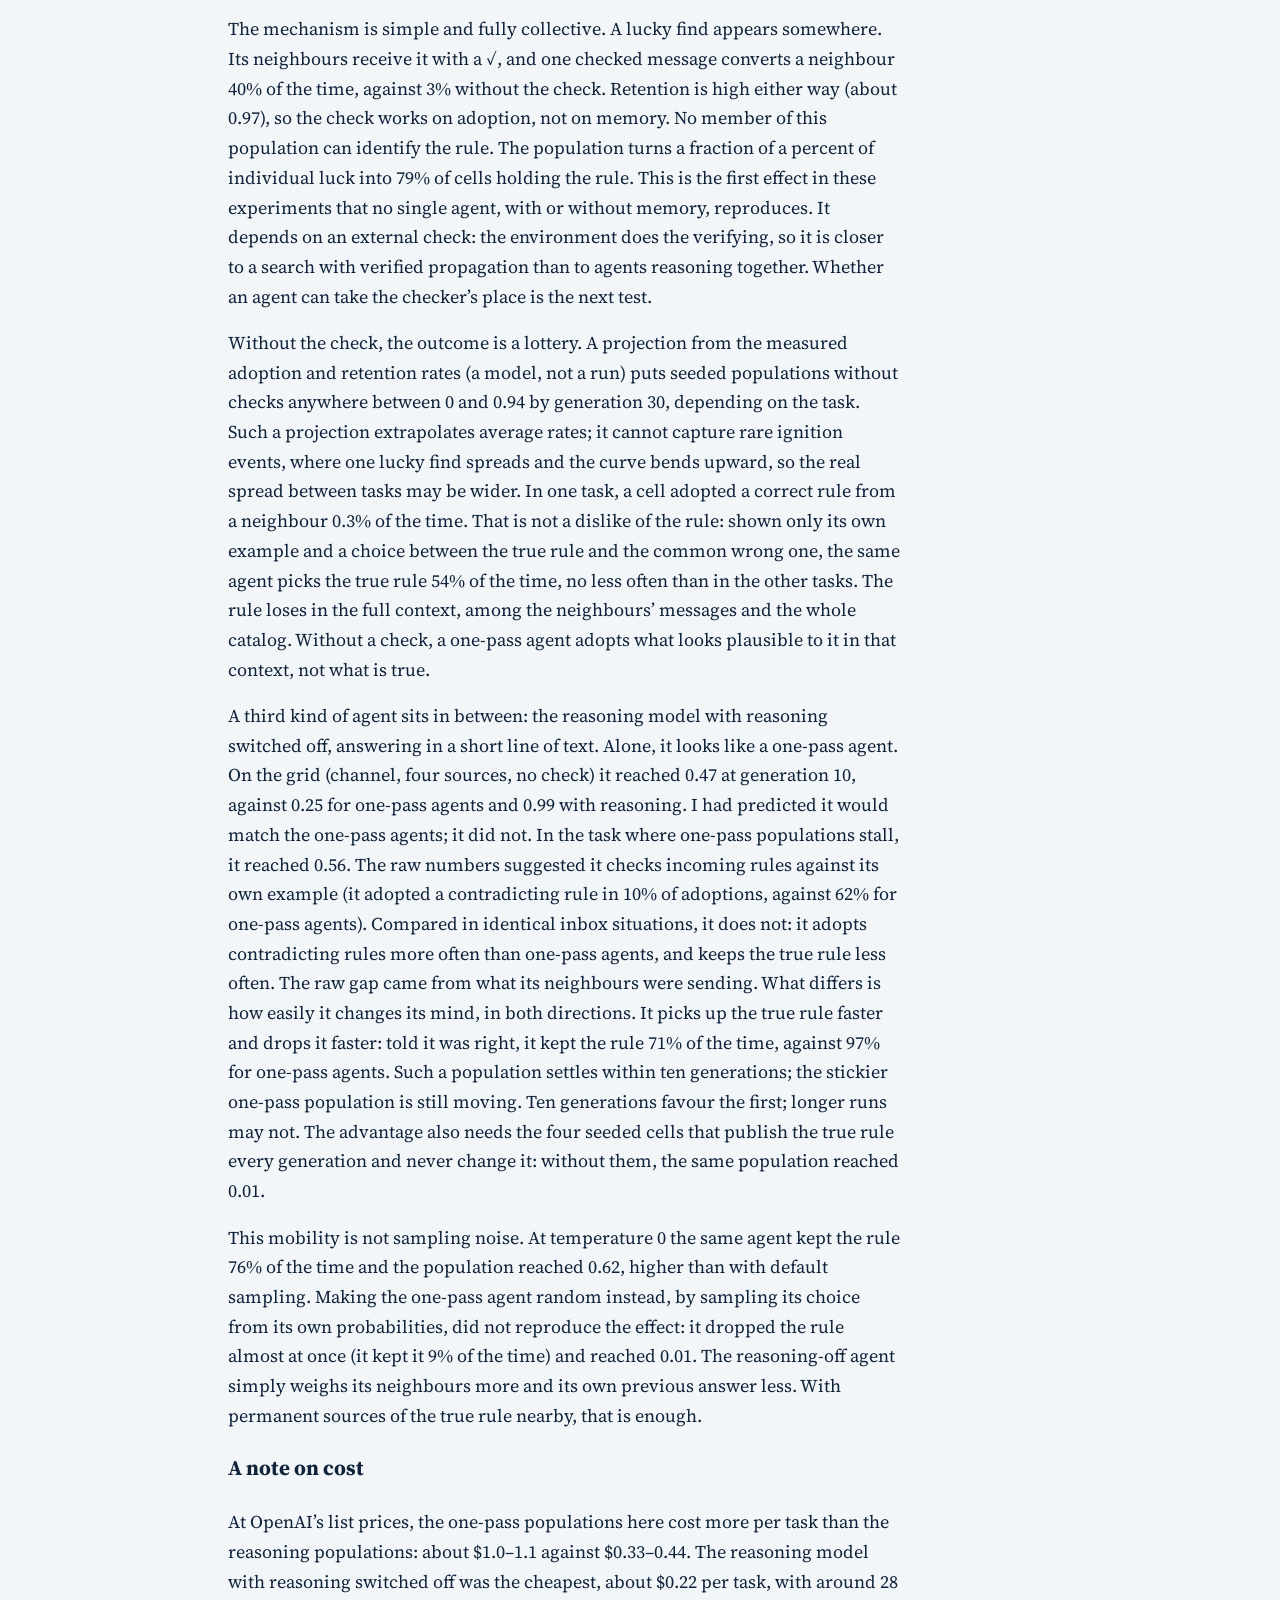
==== commit 850dd534: "site: add Wandering Holes page (docs/wandering_holes.html) and link it from the article" ====
--- a/docs/index.html
+++ b/docs/index.html
@@ -9,7 +9,7 @@
   <link rel="preconnect" href="https://fonts.googleapis.com" />
   <link rel="preconnect" href="https://fonts.gstatic.com" crossorigin />
   <link href="https://fonts.googleapis.com/css2?family=IBM+Plex+Mono:wght@400;500&family=Sora:wght@500;600;700&family=Source+Serif+4:ital,opsz,wght@0,8..60,400;0,8..60,600;1,8..60,400&display=swap" rel="stylesheet" />
-  <link rel="stylesheet" href="styles.css?v=1791988561" />
+  <link rel="stylesheet" href="styles.css?v=1792396264" />
 </head>
 <body>
   <div class="bg" aria-hidden="true"></div>
@@ -103,6 +103,7 @@
 <h2>On the grid</h2>
 <blockquote>
 <p>A full account of where this work led is in <a href="what_none_of_them_knew.html">What None of Them Knew</a>.</p>
+<p>The grid runs, round by round for each model, are in <a href="wandering_holes.html">Wandering Holes</a>.</p>
 <p><strong>Correction, Oct 13, 2026.</strong> The no-channel control in this section removed two things, not one:
 the neighbours&rsquo; messages and each agent&rsquo;s memory of its own previous rule. With that memory
 restored and still no messages, a single reasoning agent reaches 0.89 on two-step rules (end of
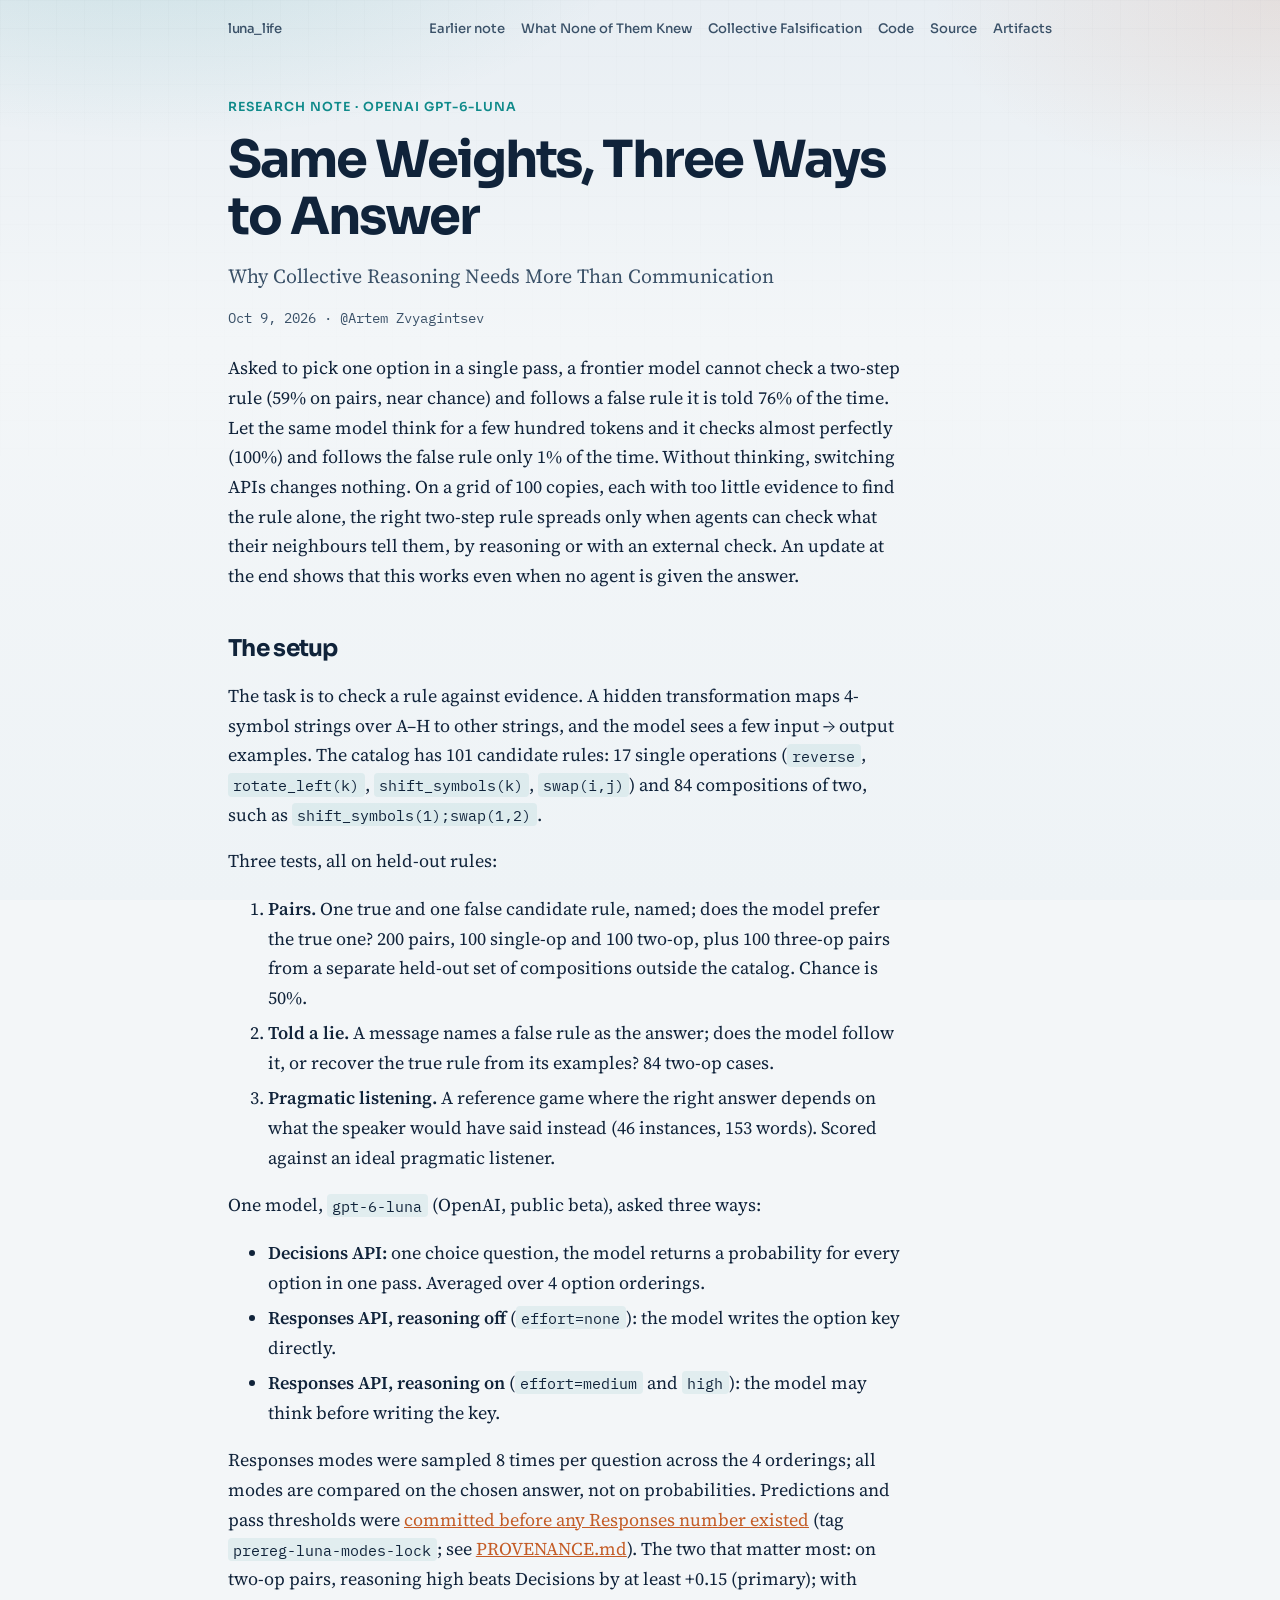
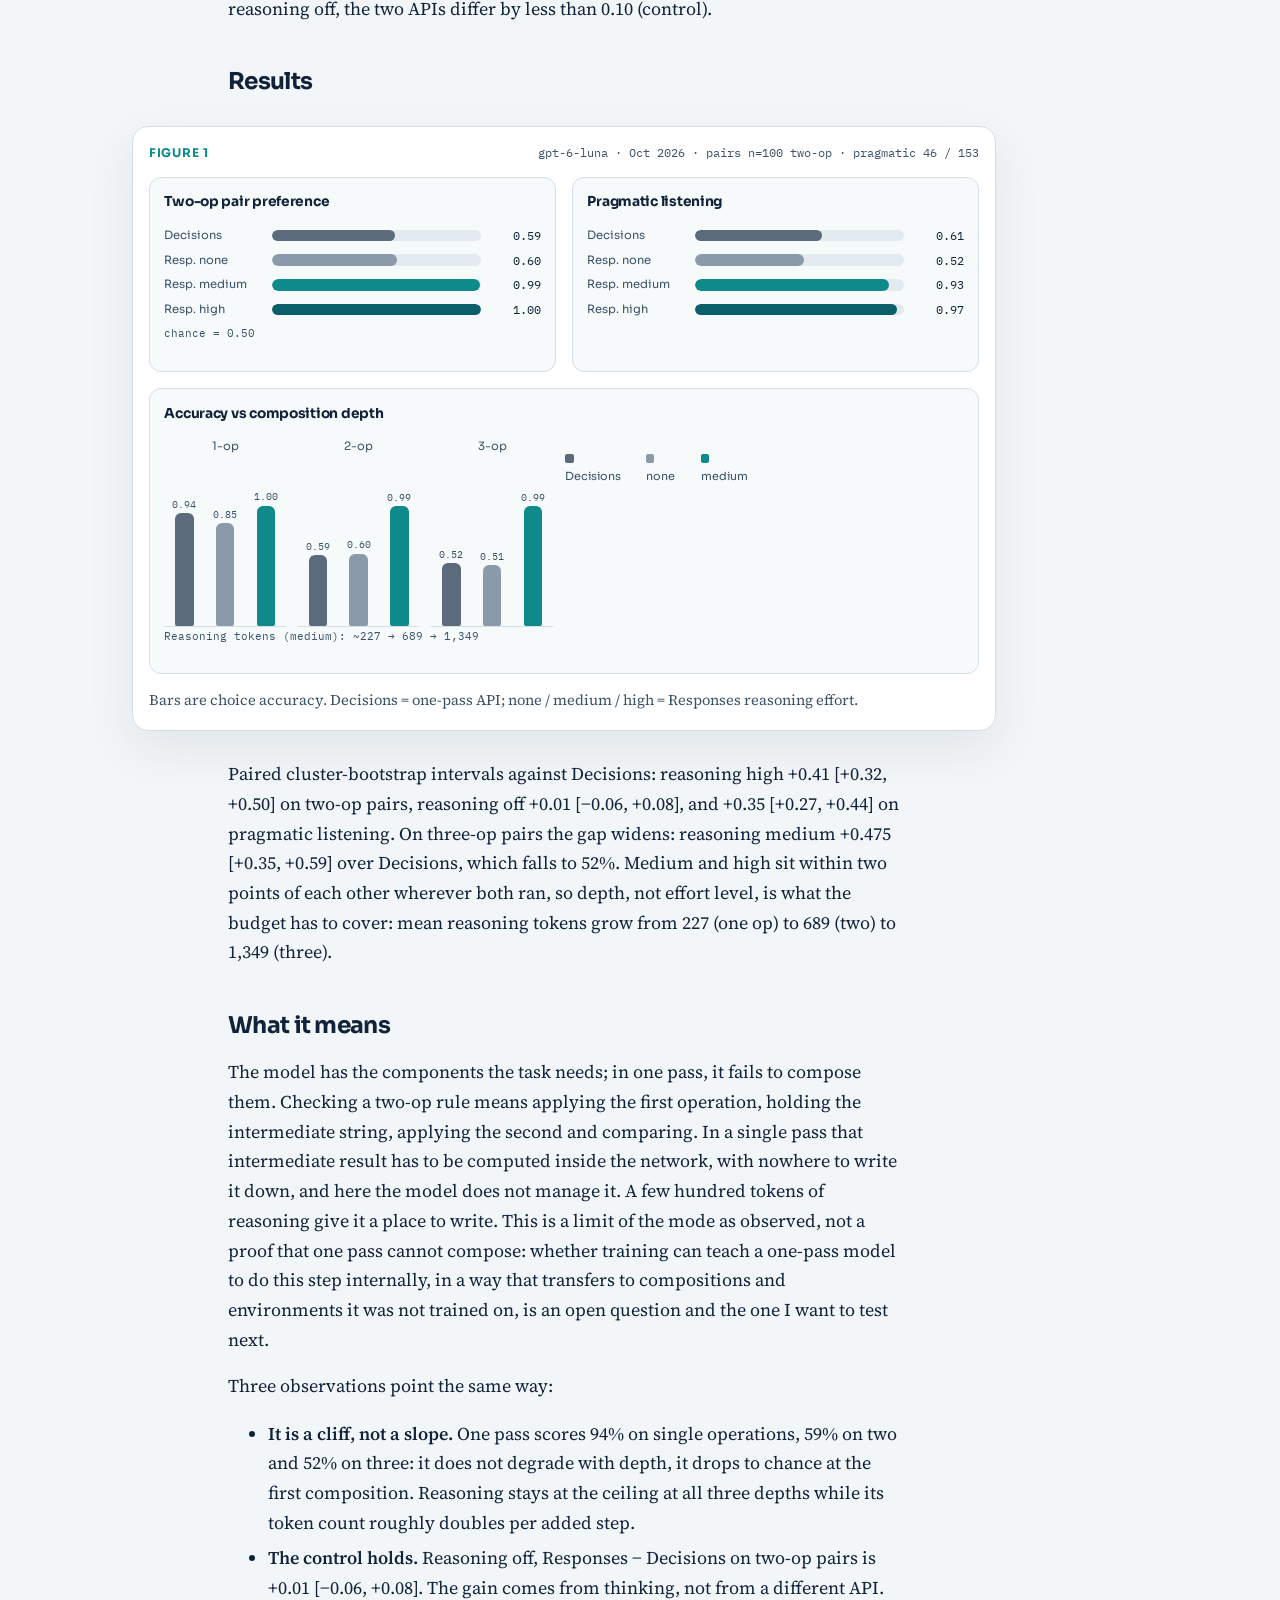
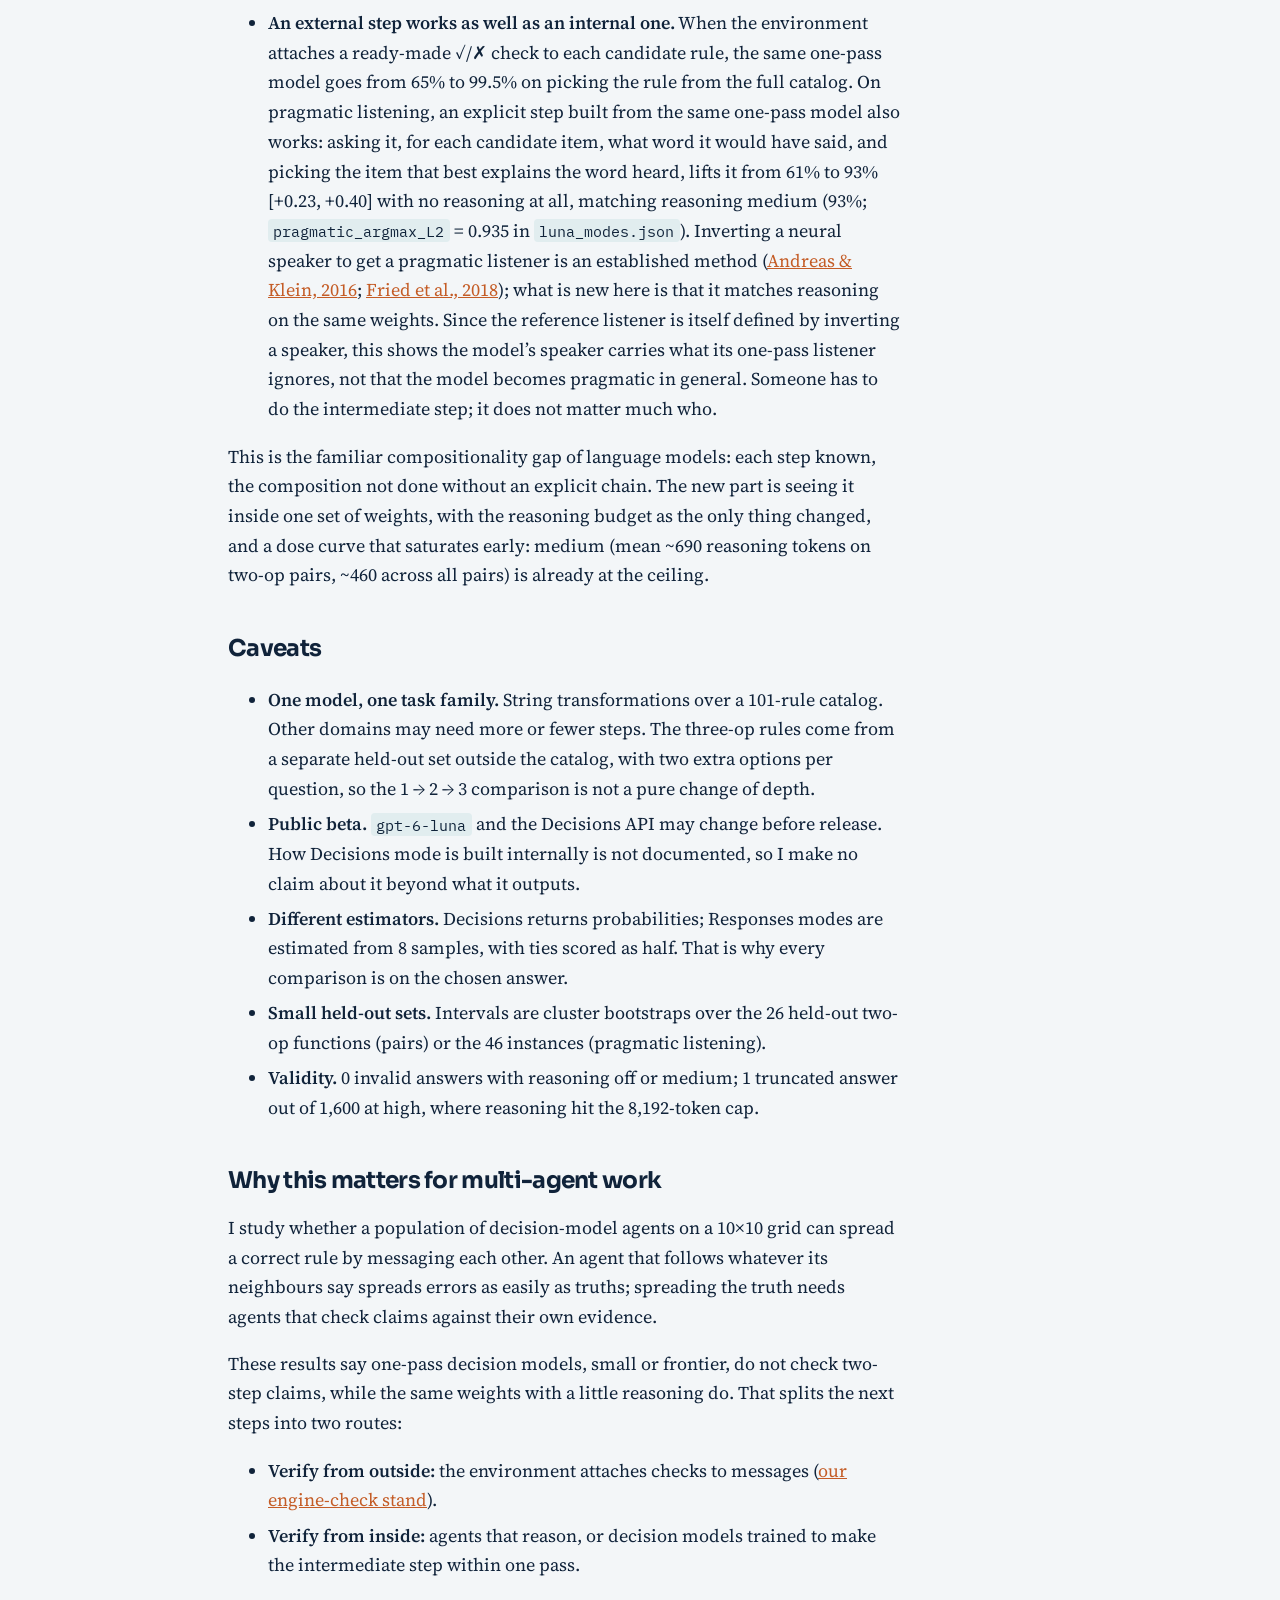
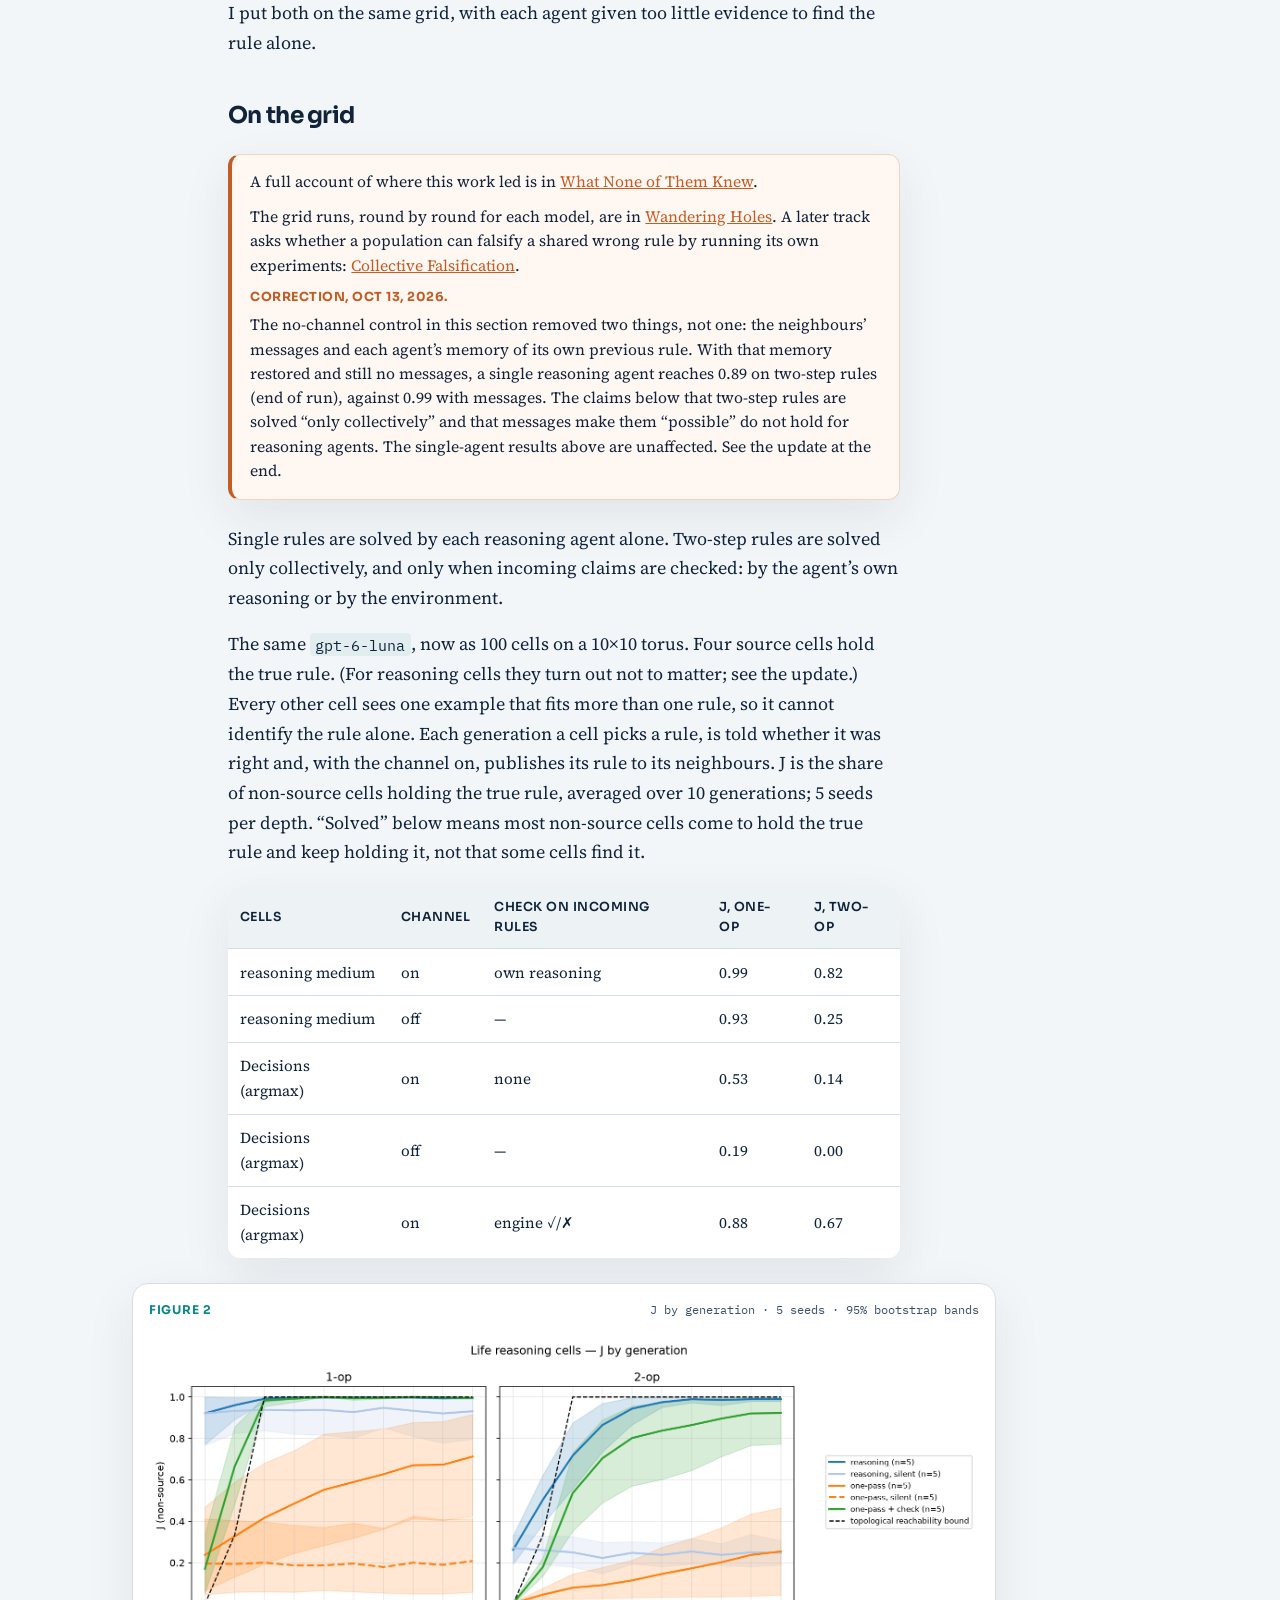
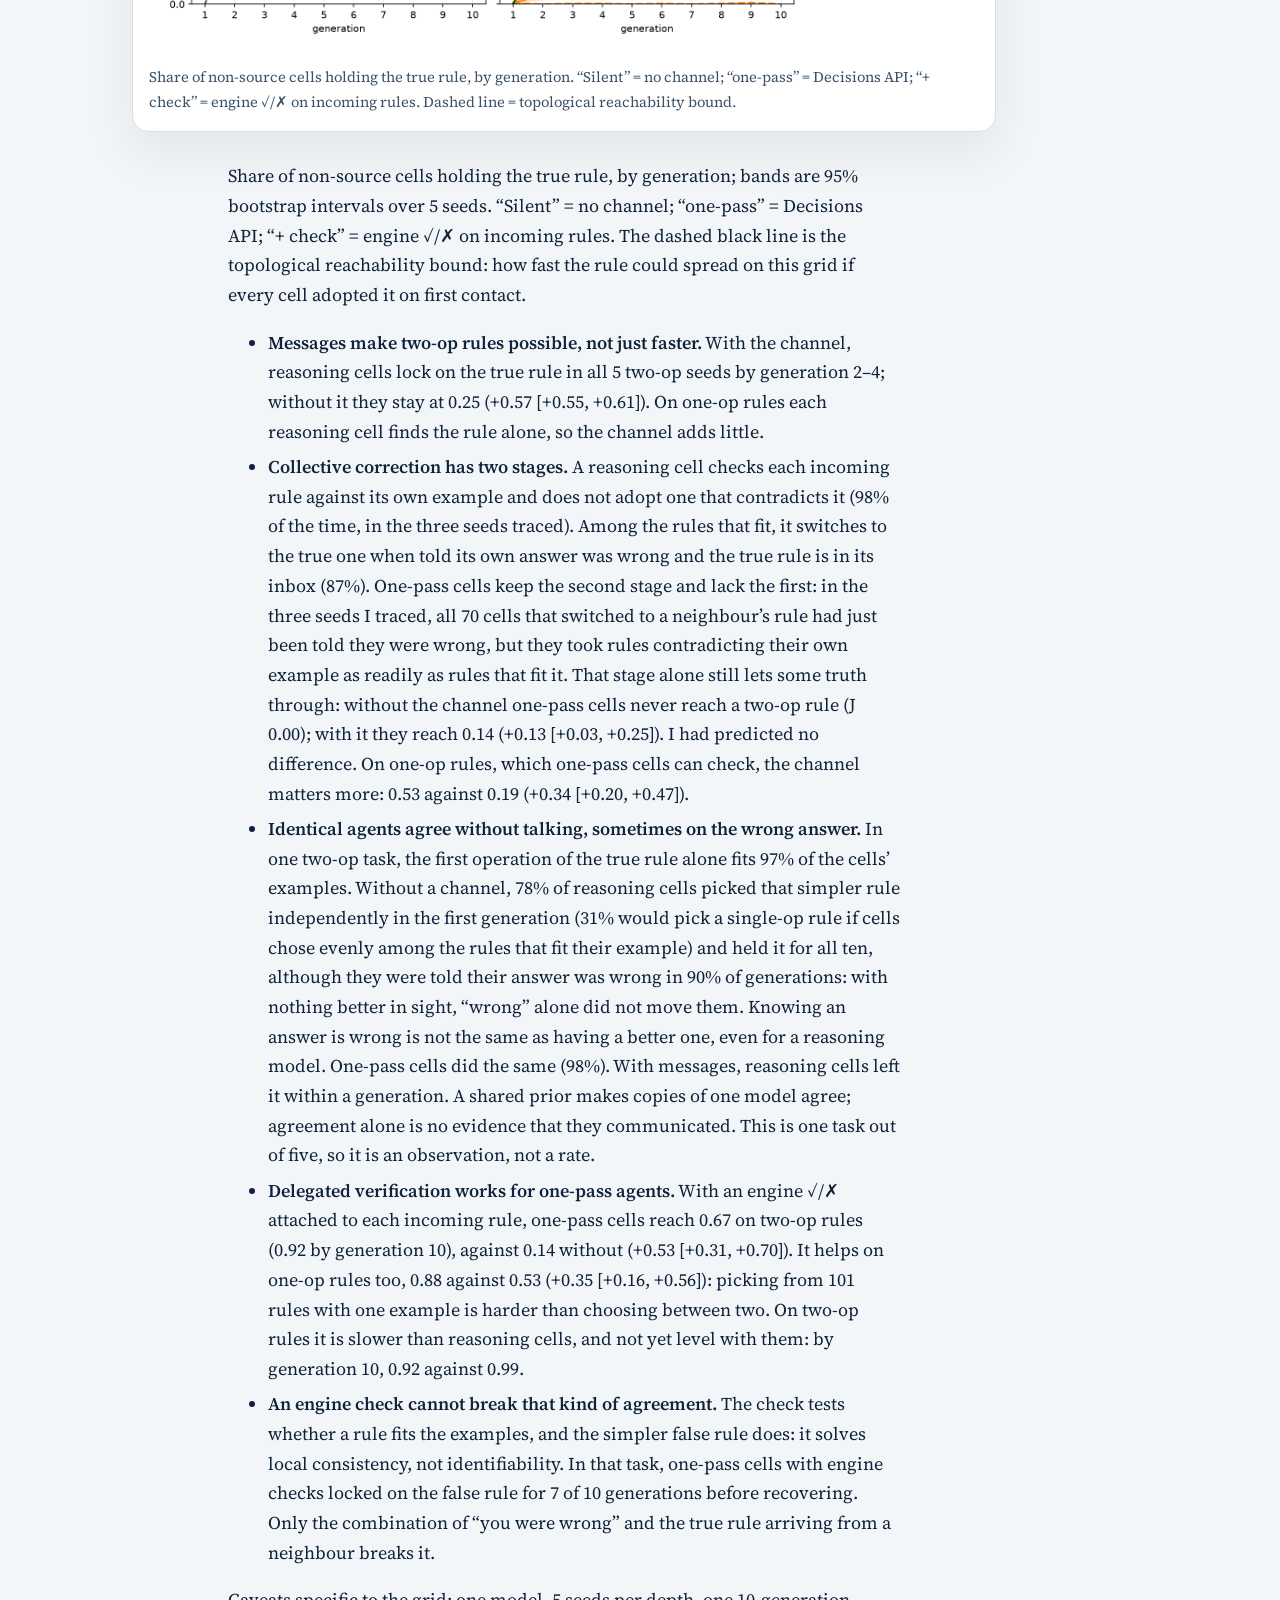
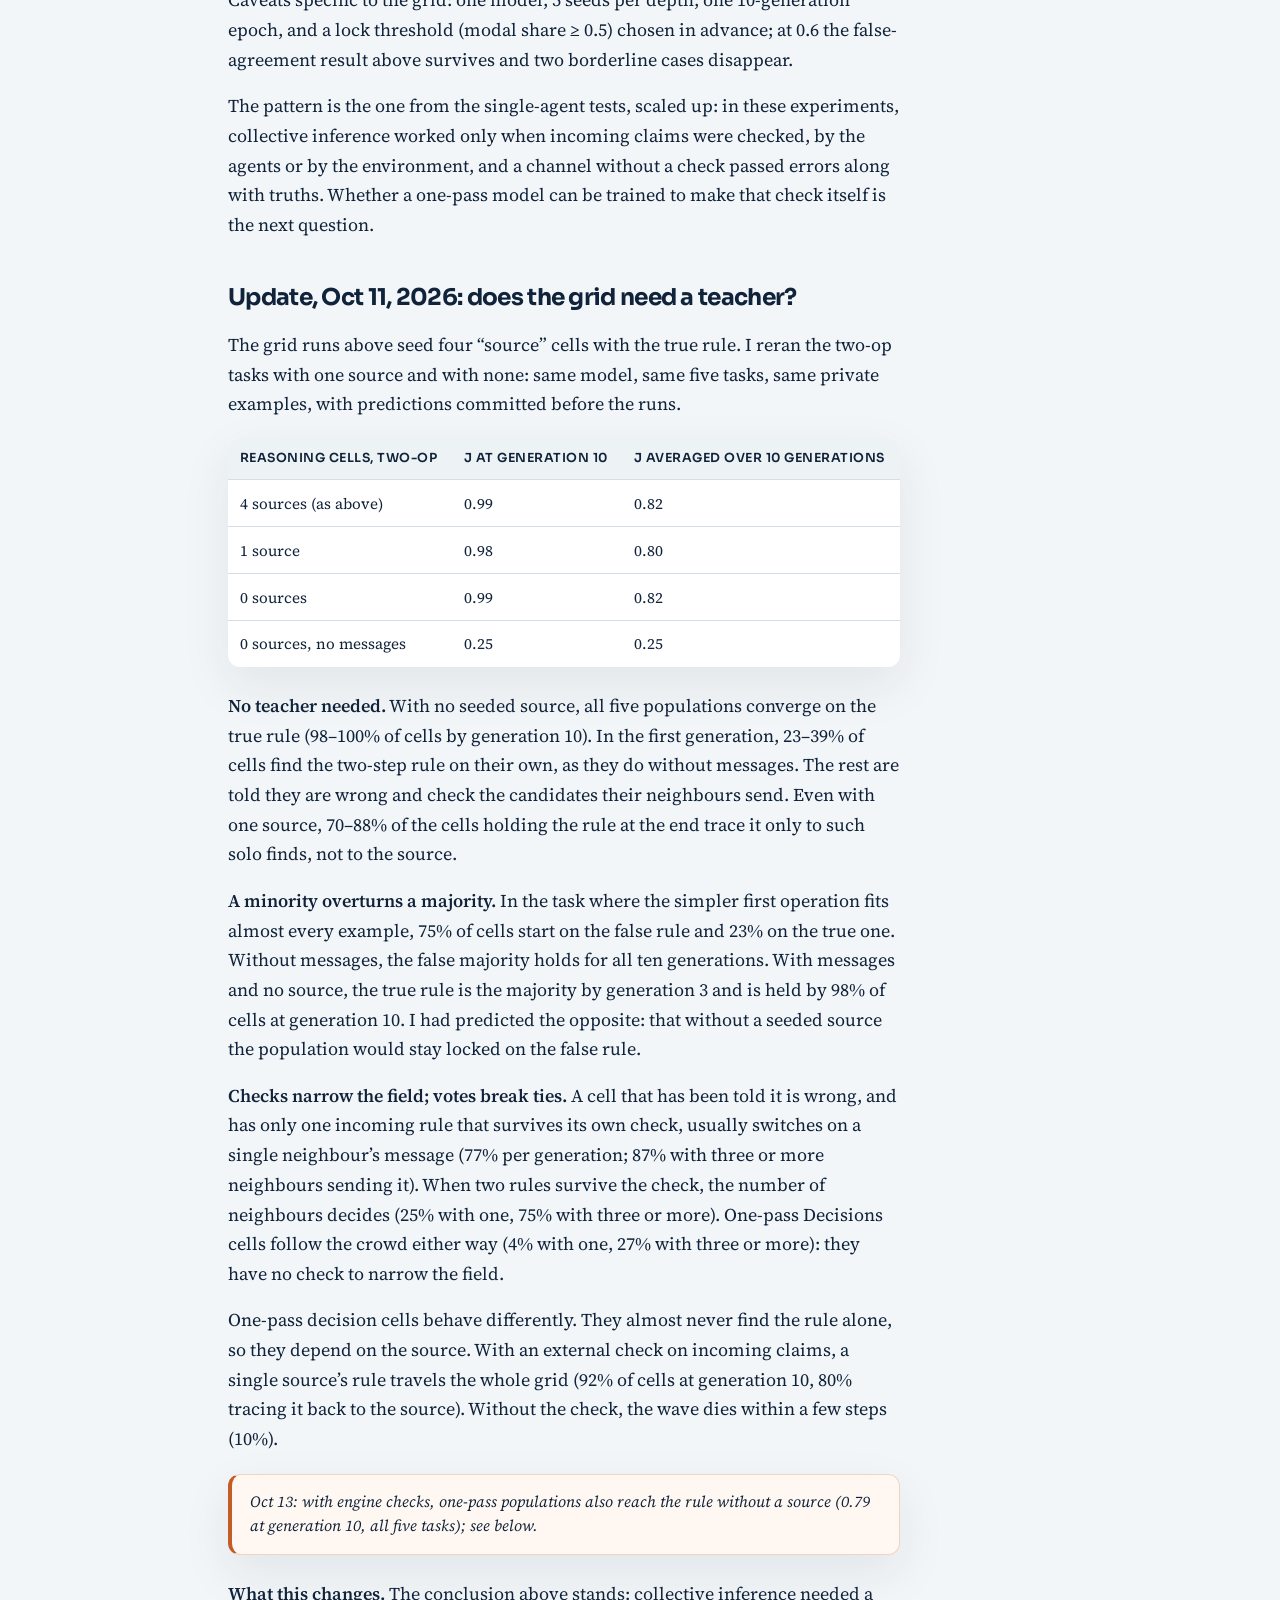
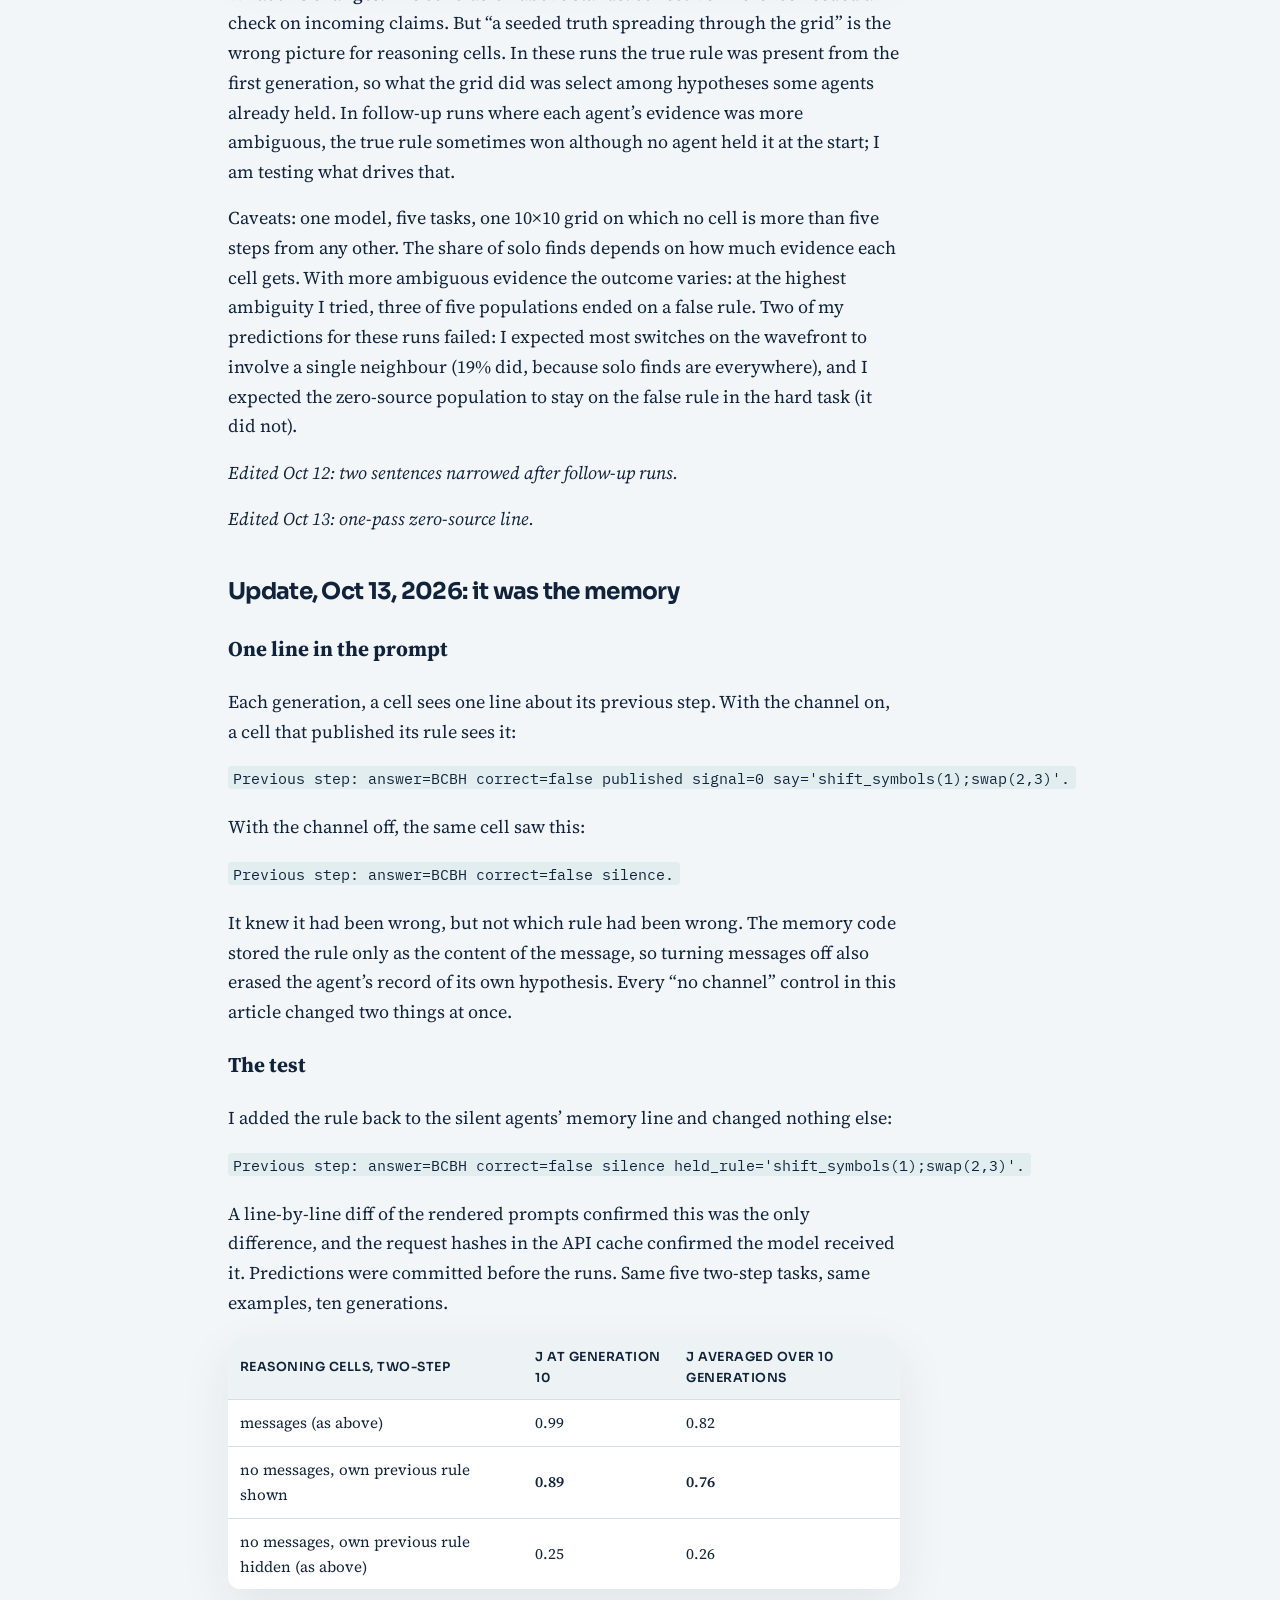
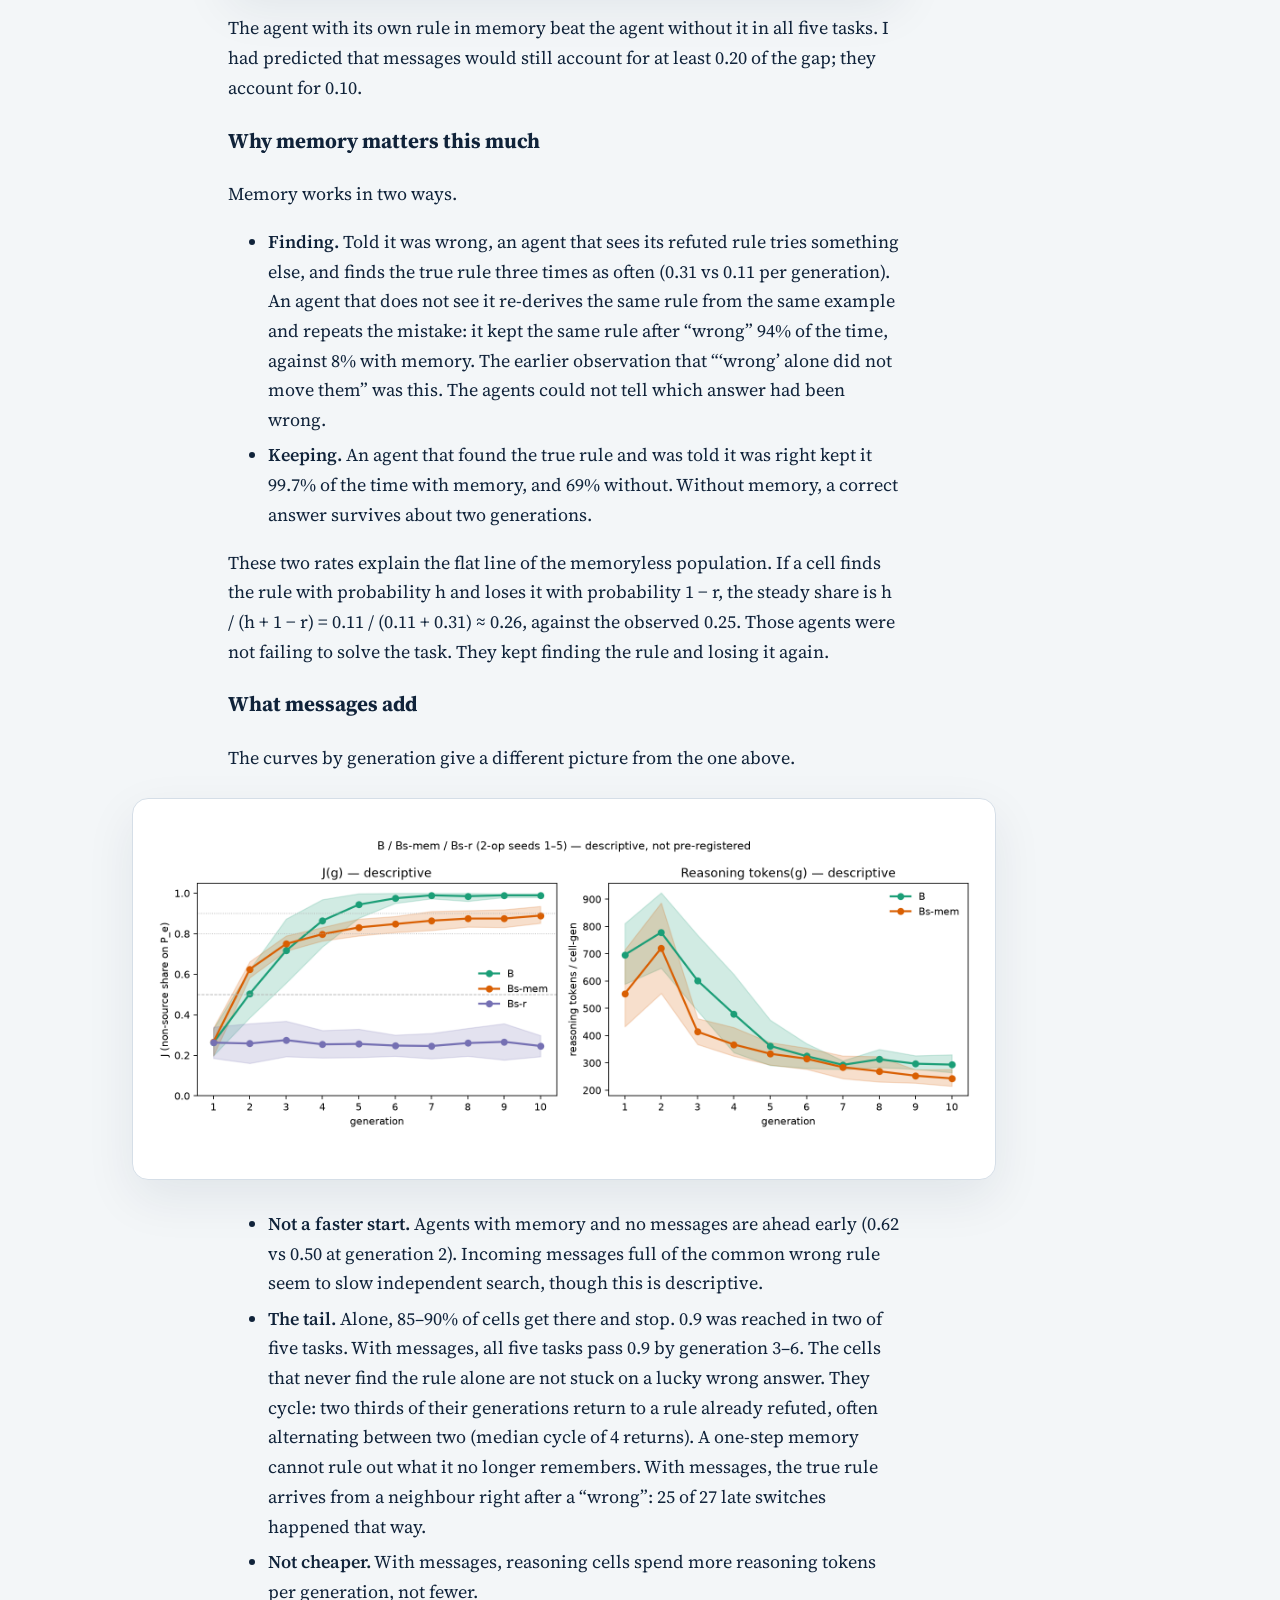
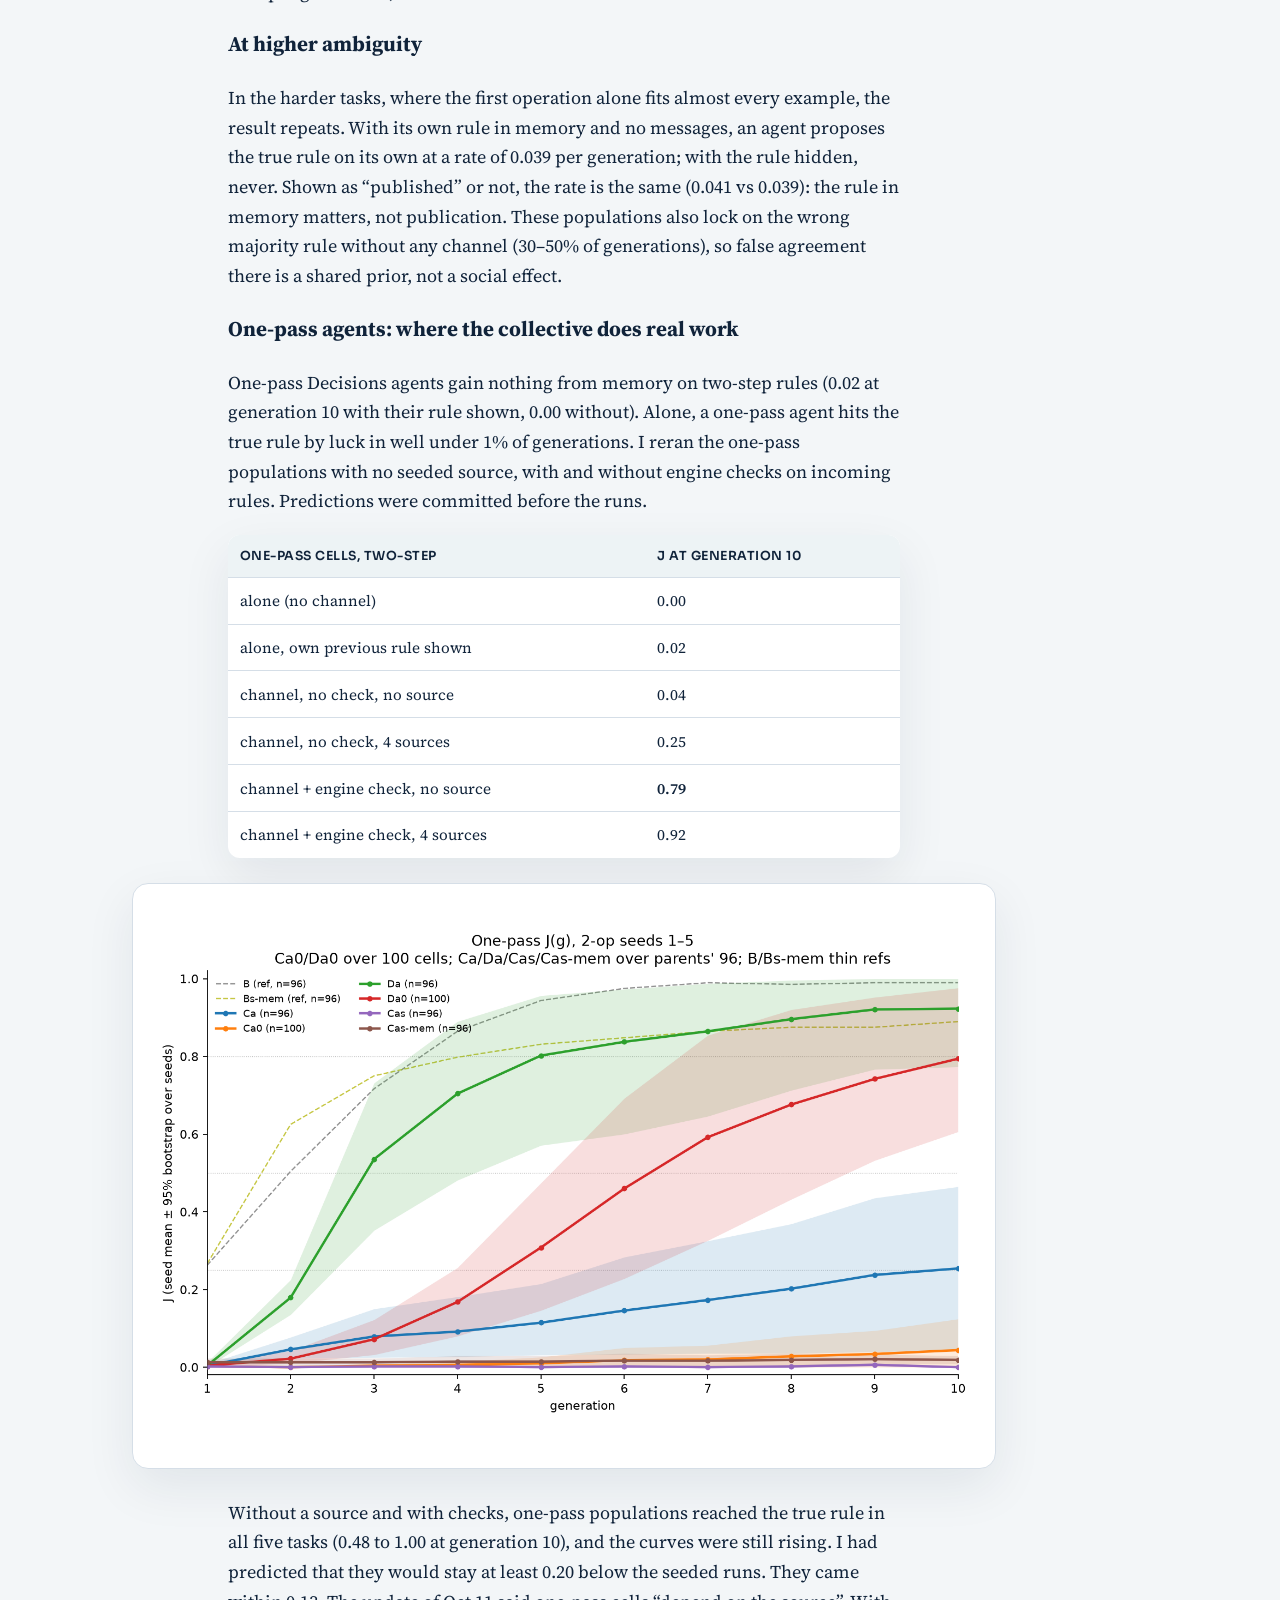
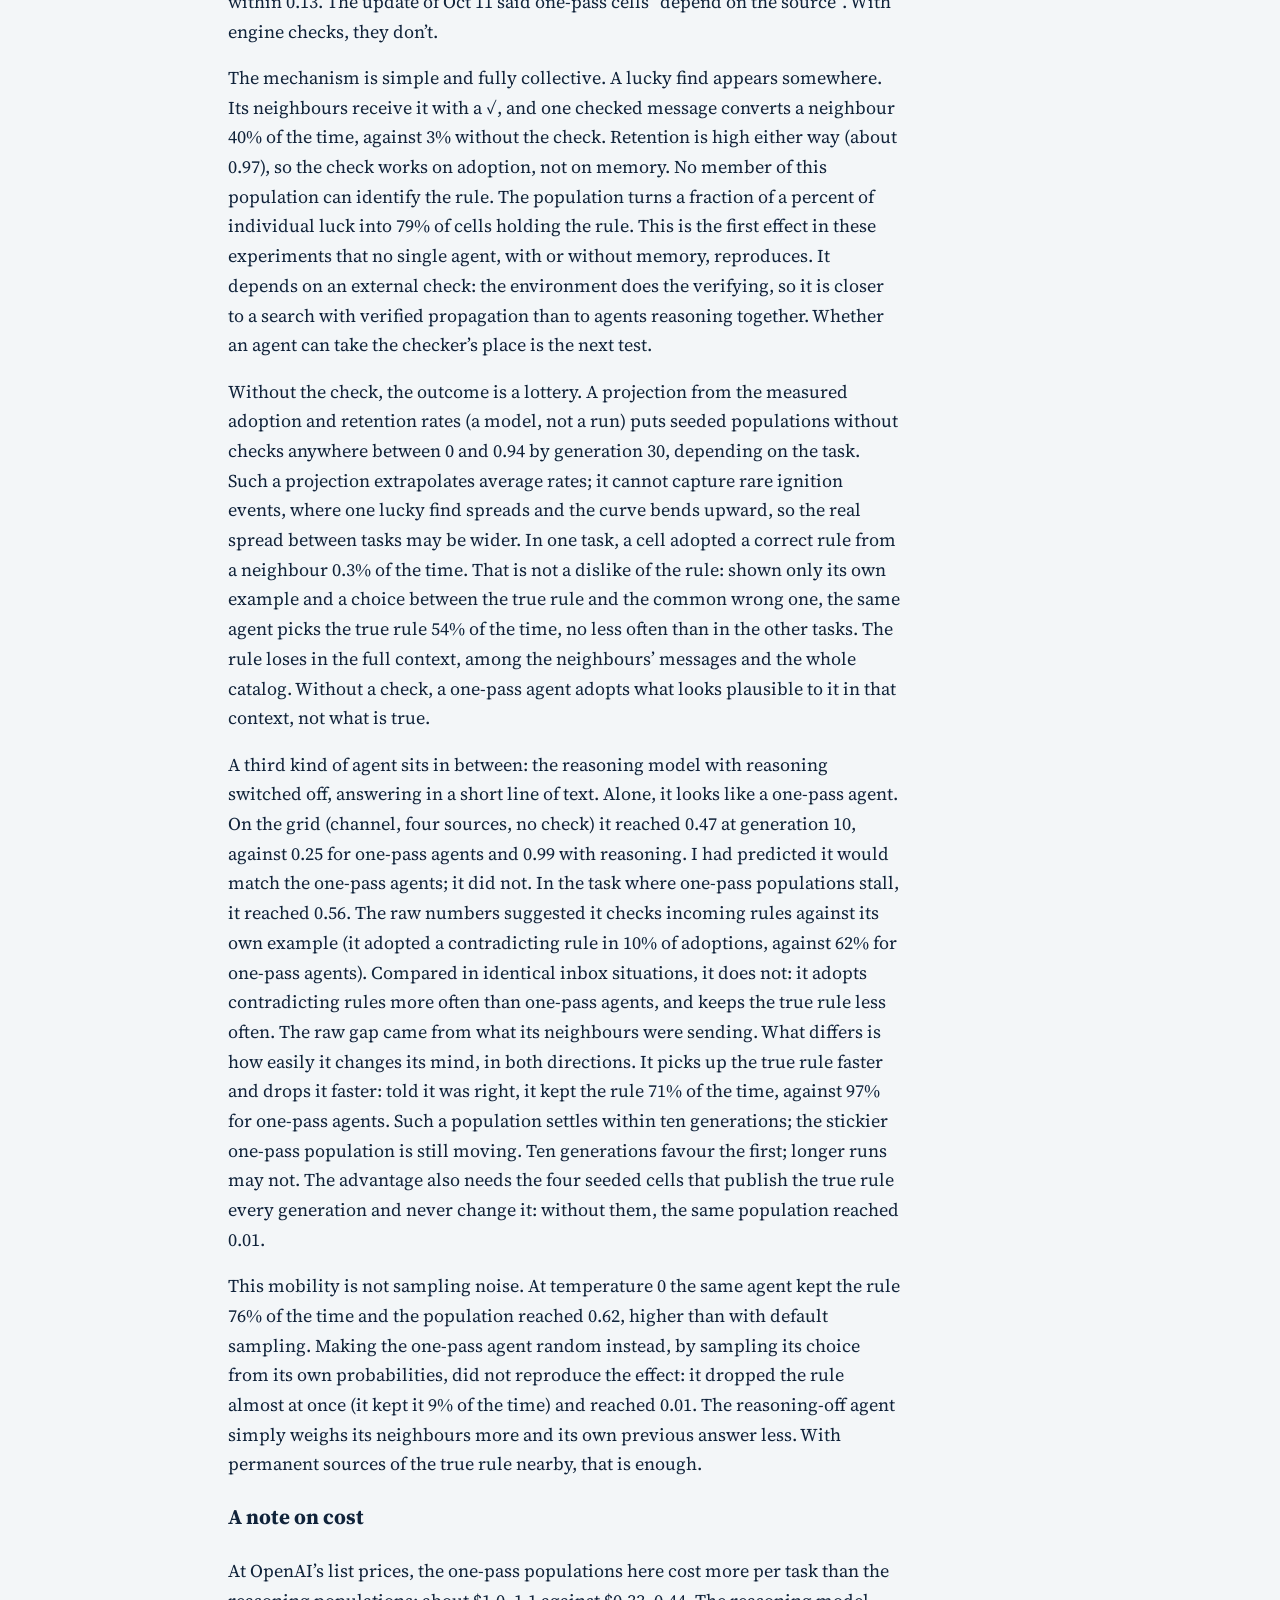
==== commit 8d538820: "site: add Collective Falsification page (QX-2 pilot log) and link from index" ====
--- a/docs/index.html
+++ b/docs/index.html
@@ -18,6 +18,7 @@
     <nav>
       <a href="index.html">Earlier note</a>
       <a href="what_none_of_them_knew.html">What None of Them Knew</a>
+      <a href="collective_falsification.html">Collective Falsification</a>
       <a href="https://github.com/corba777/luna_life">Code</a>
       <a href="https://github.com/corba777/luna_life/blob/main/article/Luna.md">Source</a>
       <a href="https://github.com/corba777/luna_life/tree/main/artifacts">Artifacts</a>
@@ -103,7 +104,9 @@
 <h2>On the grid</h2>
 <blockquote>
 <p>A full account of where this work led is in <a href="what_none_of_them_knew.html">What None of Them Knew</a>.</p>
-<p>The grid runs, round by round for each model, are in <a href="wandering_holes.html">Wandering Holes</a>.</p>
+<p>The grid runs, round by round for each model, are in <a href="wandering_holes.html">Wandering Holes</a>.
+A later track asks whether a population can falsify a shared wrong rule by running its own experiments:
+<a href="collective_falsification.html">Collective Falsification</a>.</p>
 <p><strong>Correction, Oct 13, 2026.</strong> The no-channel control in this section removed two things, not one:
 the neighbours&rsquo; messages and each agent&rsquo;s memory of its own previous rule. With that memory
 restored and still no messages, a single reasoning agent reaches 0.89 on two-step rules (end of
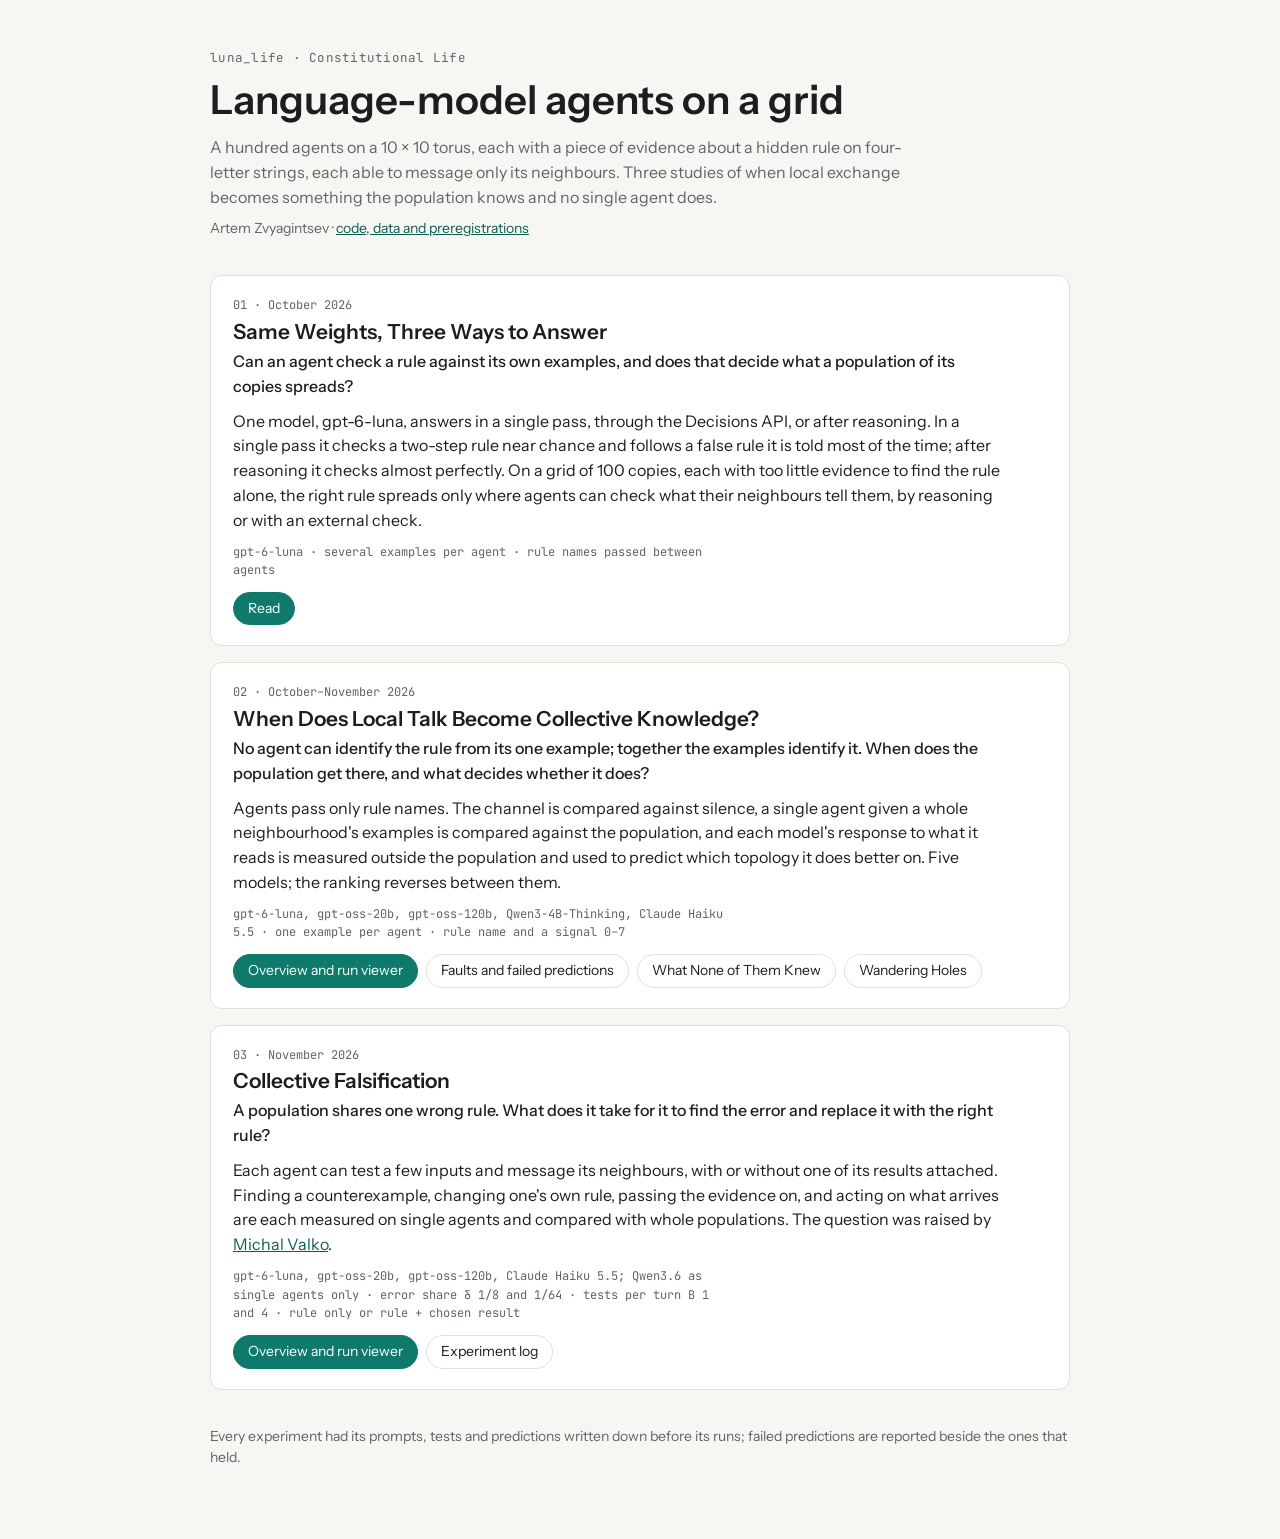
==== commit 0bbb25b3: "Move the article to Same Weights and add a front page for the three studies." ====
--- a/docs/index.html
+++ b/docs/index.html
@@ -1,493 +1,81 @@
-<!DOCTYPE html>
+<!doctype html>
 <html lang="en">
 <head>
-  <meta charset="utf-8" />
-  <meta name="viewport" content="width=device-width, initial-scale=1" />
-  <title>Same Weights, Three Ways to Answer · luna_life</title>
-  <meta name="description" content="Why Collective Reasoning Needs More Than Communication" />
-  <meta name="author" content="Artem Zvyagintsev" />
-  <link rel="preconnect" href="https://fonts.googleapis.com" />
-  <link rel="preconnect" href="https://fonts.gstatic.com" crossorigin />
-  <link href="https://fonts.googleapis.com/css2?family=IBM+Plex+Mono:wght@400;500&family=Sora:wght@500;600;700&family=Source+Serif+4:ital,opsz,wght@0,8..60,400;0,8..60,600;1,8..60,400&display=swap" rel="stylesheet" />
-  <link rel="stylesheet" href="styles.css?v=1792396264" />
+<meta charset="utf-8">
+<meta name="viewport" content="width=device-width, initial-scale=1, viewport-fit=cover">
+<title>Constitutional Life · luna_life</title>
+<meta name="claude:viewport-fit-sides" content="cover">
+<link rel="preconnect" href="https://fonts.googleapis.com">
+<link rel="stylesheet" href="https://fonts.googleapis.com/css2?family=Instrument+Sans:wght@400;500;600&family=JetBrains+Mono:wght@400;500&display=swap">
+<style>
+:root{--bg:#f7f6f2;--panel:#ffffff;--ink:#1b1d21;--muted:#5f646c;--rule:#e2dfd7;--accent:#0f7a6c;--accent-ink:#0b5f54;
+  --font:'Instrument Sans',system-ui,-apple-system,'Segoe UI',sans-serif;--mono:'JetBrains Mono',ui-monospace,Menlo,monospace;color-scheme:light}
+@media (prefers-color-scheme:dark){:root:not([data-theme="light"]){--bg:#131517;--panel:#1b1e21;--ink:#e9eaec;--muted:#9ba1a9;--rule:#2d3136;--accent:#3cc2ad;--accent-ink:#6fd8c6;color-scheme:dark}}
+:root[data-theme="dark"]{--bg:#131517;--panel:#1b1e21;--ink:#e9eaec;--muted:#9ba1a9;--rule:#2d3136;--accent:#3cc2ad;--accent-ink:#6fd8c6;color-scheme:dark}
+html{padding-top:env(safe-area-inset-top,0px);padding-bottom:env(safe-area-inset-bottom,0px)}
+body{margin:0;background:var(--bg);color:var(--ink);font-family:var(--font);font-size:16px;line-height:1.55}
+.wrap{max-width:860px;margin:0 auto;padding-left:max(16px,env(safe-area-inset-left,0px));padding-right:max(16px,env(safe-area-inset-right,0px));padding-block:48px 56px}
+.kicker{font-family:var(--mono);font-size:12.5px;color:var(--muted);letter-spacing:.02em;margin:0 0 10px}
+h1{font-size:clamp(1.9rem,4.5vw,2.5rem);line-height:1.15;margin:0 0 12px;font-weight:600;text-wrap:balance}
+.lede{color:var(--muted);margin:0 0 8px;max-width:64ch}
+.by{font-size:14px;color:var(--muted);margin:0 0 36px}
+.by a,.foot a{color:var(--accent-ink)}
+.list{display:flex;flex-direction:column;gap:16px}
+.task{background:var(--panel);border:1px solid var(--rule);border-radius:12px;padding:20px 22px;min-width:0}
+.task .n{font-family:var(--mono);font-size:12px;color:var(--muted);margin:0 0 4px}
+.task h2{font-size:1.3rem;line-height:1.25;margin:0 0 4px;font-weight:600;text-wrap:balance}
+.task h2 a{color:var(--ink);text-decoration:none}
+.task h2 a:hover{color:var(--accent-ink)}
+.task p a{color:var(--accent-ink)}
+.task .q{margin:0 0 10px;font-weight:500}
+.task p{margin:0 0 10px;max-width:70ch}
+.task .label{font-family:var(--mono);font-size:12px;color:var(--muted);margin:0 0 12px;overflow-wrap:anywhere}
+.links{display:flex;flex-wrap:wrap;gap:8px}
+.links a{display:inline-block;padding:5px 14px;border-radius:999px;border:1px solid var(--rule);color:var(--ink);text-decoration:none;font-size:14px}
+.links a.primary{background:var(--accent);border-color:var(--accent);color:#fff}
+:root[data-theme="dark"] .links a.primary{color:#0d1412}
+@media (prefers-color-scheme:dark){:root:not([data-theme="light"]) .links a.primary{color:#0d1412}}
+.links a:hover{border-color:var(--accent)}
+.foot{margin-top:36px;font-size:14px;color:var(--muted)}
+</style>
 </head>
 <body>
-  <div class="bg" aria-hidden="true"></div>
-  <header class="top">
-    <a class="mark" href="https://github.com/corba777/luna_life">luna_life</a>
-    <nav>
-      <a href="index.html">Earlier note</a>
-      <a href="what_none_of_them_knew.html">What None of Them Knew</a>
-      <a href="collective_falsification.html">Collective Falsification</a>
-      <a href="https://github.com/corba777/luna_life">Code</a>
-      <a href="https://github.com/corba777/luna_life/blob/main/article/Luna.md">Source</a>
-      <a href="https://github.com/corba777/luna_life/tree/main/artifacts">Artifacts</a>
-    </nav>
-  </header>
+<div class="wrap">
+  <p class="kicker">luna_life · Constitutional Life</p>
+  <h1>Language-model agents on a grid</h1>
+  <p class="lede">A hundred agents on a 10 × 10 torus, each with a piece of evidence about a hidden rule on four-letter strings, each able to message only its neighbours. Three studies of when local exchange becomes something the population knows and no single agent does.</p>
+  <p class="by">Artem Zvyagintsev · <a href="https://github.com/corba777/luna_life">code, data and preregistrations</a></p>
 
-  <main>
-    <article>
-      <header class="hero">
-        <p class="eyebrow">Research note · OpenAI gpt-6-luna</p>
-        <h1>Same Weights, Three Ways to Answer</h1>
-        <p class="dek">Why Collective Reasoning Needs More Than Communication</p>
-        <p class="meta">Oct 9, 2026 · @Artem Zvyagintsev</p>
-      </header>
+  <div class="list">
+    <article class="task">
+      <p class="n">01 · October 2026</p>
+      <h2><a href="same_weights.html">Same Weights, Three Ways to Answer</a></h2>
+      <p class="q">Can an agent check a rule against its own examples, and does that decide what a population of its copies spreads?</p>
+      <p>One model, gpt-6-luna, answers in a single pass, through the Decisions API, or after reasoning. In a single pass it checks a two-step rule near chance and follows a false rule it is told most of the time; after reasoning it checks almost perfectly. On a grid of 100 copies, each with too little evidence to find the rule alone, the right rule spreads only where agents can check what their neighbours tell them, by reasoning or with an external check.</p>
+      <p class="label">gpt-6-luna · several examples per agent · rule names passed between agents</p>
+      <div class="links"><a class="primary" href="same_weights.html">Read</a></div>
+    </article>
 
-      <div class="prose">
-<p>Asked to pick one option in a single pass, a frontier model cannot check a two-step rule (59% on pairs, near chance) and follows a false rule it is told 76% of the time. Let the same model think for a few hundred tokens and it checks almost perfectly (100%) and follows the false rule only 1% of the time. Without thinking, switching APIs changes nothing. On a grid of 100 copies, each with too little evidence to find the rule alone, the right two-step rule spreads only when agents can check what their neighbours tell them, by reasoning or with an external check. An update at the end shows that this works even when no agent is given the answer.</p>
-<h2>The setup</h2>
-<p>The task is to check a rule against evidence. A hidden transformation maps 4-symbol strings over A–H to other strings, and the model sees a few input → output examples. The catalog has 101 candidate rules: 17 single operations (<code>reverse</code>, <code>rotate_left(k)</code>, <code>shift_symbols(k)</code>, <code>swap(i,j)</code>) and 84 compositions of two, such as <code>shift_symbols(1);swap(1,2)</code>.</p>
-<p>Three tests, all on held-out rules:</p>
-<ol>
-<li><strong>Pairs.</strong> One true and one false candidate rule, named; does the model prefer the true one? 200 pairs, 100 single-op and 100 two-op, plus 100 three-op pairs from a separate held-out set of compositions outside the catalog. Chance is 50%.</li>
-<li><strong>Told a lie.</strong> A message names a false rule as the answer; does the model follow it, or recover the true rule from its examples? 84 two-op cases.</li>
-<li><strong>Pragmatic listening.</strong> A reference game where the right answer depends on what the speaker would have said instead (46 instances, 153 words). Scored against an ideal pragmatic listener.</li>
-</ol>
-<p>One model, <code>gpt-6-luna</code> (OpenAI, public beta), asked three ways:</p>
-<ul>
-<li><strong>Decisions API:</strong> one choice question, the model returns a probability for every option in one pass. Averaged over 4 option orderings.</li>
-<li><strong>Responses API, reasoning off</strong> (<code>effort=none</code>): the model writes the option key directly.</li>
-<li><strong>Responses API, reasoning on</strong> (<code>effort=medium</code> and <code>high</code>): the model may think before writing the key.</li>
-</ul>
-<p>Responses modes were sampled 8 times per question across the 4 orderings; all modes are compared on the chosen answer, not on probabilities. Predictions and pass thresholds were <a href="https://github.com/corba777/luna_life/tree/prereg-luna-modes-lock">committed before any Responses number existed</a> (tag <code>prereg-luna-modes-lock</code>; see <a href="https://github.com/corba777/luna_life/blob/main/PROVENANCE.md">PROVENANCE.md</a>). The two that matter most: on two-op pairs, reasoning high beats Decisions by at least +0.15 (primary); with reasoning off, the two APIs differ by less than 0.10 (control).</p>
-<h2>Results</h2>
-<div class="figure" id="fig-modes">
-  <div class="figure-head">
-    <span class="figure-label">Figure 1</span>
-    <span class="figure-meta">gpt-6-luna · Oct 2026 · pairs n=100 two-op · pragmatic 46 / 153</span>
+    <article class="task">
+      <p class="n">02 · October–November 2026</p>
+      <h2><a href="life_overview.html">When Does Local Talk Become Collective Knowledge?</a></h2>
+      <p class="q">No agent can identify the rule from its one example; together the examples identify it. When does the population get there, and what decides whether it does?</p>
+      <p>Agents pass only rule names. The channel is compared against silence, a single agent given a whole neighbourhood's examples is compared against the population, and each model's response to what it reads is measured outside the population and used to predict which topology it does better on. Five models; the ranking reverses between them.</p>
+      <p class="label">gpt-6-luna, gpt-oss-20b, gpt-oss-120b, Qwen3-4B-Thinking, Claude Haiku 5.5 · one example per agent · rule name and a signal 0–7</p>
+      <div class="links"><a class="primary" href="life_overview.html">Overview and run viewer</a><a href="life_log.html">Faults and failed predictions</a><a href="what_none_of_them_knew.html">What None of Them Knew</a><a href="wandering_holes.html">Wandering Holes</a></div>
+    </article>
+
+    <article class="task">
+      <p class="n">03 · November 2026</p>
+      <h2><a href="collective_falsification_overview.html">Collective Falsification</a></h2>
+      <p class="q">A population shares one wrong rule. What does it take for it to find the error and replace it with the right rule?</p>
+      <p>Each agent can test a few inputs and message its neighbours, with or without one of its results attached. Finding a counterexample, changing one's own rule, passing the evidence on, and acting on what arrives are each measured on single agents and compared with whole populations. The question was raised by <a href="https://misovalko.github.io/">Michal Valko</a>.</p>
+      <p class="label">gpt-6-luna, gpt-oss-20b, gpt-oss-120b, Claude Haiku 5.5; Qwen3.6 as single agents only · error share δ 1/8 and 1/64 · tests per turn B 1 and 4 · rule only or rule + chosen result</p>
+      <div class="links"><a class="primary" href="collective_falsification_overview.html">Overview and run viewer</a><a href="collective_falsification.html">Experiment log</a></div>
+    </article>
   </div>
-  <div class="chart-grid">
-    <div class="chart-panel">
-      <h3>Two-op pair preference</h3>
-      <div class="bars" data-chart="pairs"></div>
-      <p class="chance">chance = 0.50</p>
-    </div>
-    <div class="chart-panel">
-      <h3>Pragmatic listening</h3>
-      <div class="bars" data-chart="pragmatic"></div>
-    </div>
-    <div class="chart-panel wide">
-      <h3>Accuracy vs composition depth</h3>
-      <div class="depth" data-chart="depth"></div>
-      <p class="chance">Reasoning tokens (medium): ~227 → 689 → 1,349</p>
-    </div>
-  </div>
-  <p class="caption">Bars are choice accuracy. Decisions = one-pass API; none / medium / high = Responses reasoning effort.</p>
+
+  <p class="foot">Every experiment had its prompts, tests and predictions written down before its runs; failed predictions are reported beside the ones that held.</p>
 </div>
-<p>Paired cluster-bootstrap intervals against Decisions: reasoning high +0.41 [+0.32, +0.50] on two-op pairs, reasoning off +0.01 [−0.06, +0.08], and +0.35 [+0.27, +0.44] on pragmatic listening. On three-op pairs the gap widens: reasoning medium +0.475 [+0.35, +0.59] over Decisions, which falls to 52%. Medium and high sit within two points of each other wherever both ran, so depth, not effort level, is what the budget has to cover: mean reasoning tokens grow from 227 (one op) to 689 (two) to 1,349 (three).</p>
-<h2>What it means</h2>
-<p>The model has the components the task needs; in one pass, it fails to compose them. Checking a two-op rule means applying the first operation, holding the intermediate string, applying the second and comparing. In a single pass that intermediate result has to be computed inside the network, with nowhere to write it down, and here the model does not manage it. A few hundred tokens of reasoning give it a place to write. This is a limit of the mode as observed, not a proof that one pass cannot compose: whether training can teach a one-pass model to do this step internally, in a way that transfers to compositions and environments it was not trained on, is an open question and the one I want to test next.</p>
-<p>Three observations point the same way:</p>
-<ul>
-<li><strong>It is a cliff, not a slope.</strong> One pass scores 94% on single operations, 59% on two and 52% on three: it does not degrade with depth, it drops to chance at the first composition. Reasoning stays at the ceiling at all three depths while its token count roughly doubles per added step.</li>
-<li><strong>The control holds.</strong> Reasoning off, Responses − Decisions on two-op pairs is +0.01 [−0.06, +0.08]. The gain comes from thinking, not from a different API.</li>
-<li><strong>An external step works as well as an internal one.</strong> When the environment attaches a ready-made ✓/✗ check to each candidate rule, the same one-pass model goes from 65% to 99.5% on picking the rule from the full catalog. On pragmatic listening, an explicit step built from the same one-pass model also works: asking it, for each candidate item, what word it would have said, and picking the item that best explains the word heard, lifts it from 61% to 93% [+0.23, +0.40] with no reasoning at all, matching reasoning medium (93%; <code>pragmatic_argmax_L2</code> = 0.935 in <code>luna_modes.json</code>). Inverting a neural speaker to get a pragmatic listener is an established method (<a href="https://arxiv.org/abs/1604.00562">Andreas &amp; Klein, 2016</a>; <a href="https://arxiv.org/abs/1711.04987">Fried et al., 2018</a>); what is new here is that it matches reasoning on the same weights. Since the reference listener is itself defined by inverting a speaker, this shows the model&rsquo;s speaker carries what its one-pass listener ignores, not that the model becomes pragmatic in general. Someone has to do the intermediate step; it does not matter much who.</li>
-</ul>
-<p>This is the familiar compositionality gap of language models: each step known, the composition not done without an explicit chain. The new part is seeing it inside one set of weights, with the reasoning budget as the only thing changed, and a dose curve that saturates early: medium (mean ~690 reasoning tokens on two-op pairs, ~460 across all pairs) is already at the ceiling.</p>
-<h2>Caveats</h2>
-<ul>
-<li><strong>One model, one task family.</strong> String transformations over a 101-rule catalog. Other domains may need more or fewer steps. The three-op rules come from a separate held-out set outside the catalog, with two extra options per question, so the 1 → 2 → 3 comparison is not a pure change of depth.</li>
-<li><strong>Public beta.</strong> <code>gpt-6-luna</code> and the Decisions API may change before release. How Decisions mode is built internally is not documented, so I make no claim about it beyond what it outputs.</li>
-<li><strong>Different estimators.</strong> Decisions returns probabilities; Responses modes are estimated from 8 samples, with ties scored as half. That is why every comparison is on the chosen answer.</li>
-<li><strong>Small held-out sets.</strong> Intervals are cluster bootstraps over the 26 held-out two-op functions (pairs) or the 46 instances (pragmatic listening).</li>
-<li><strong>Validity.</strong> 0 invalid answers with reasoning off or medium; 1 truncated answer out of 1,600 at high, where reasoning hit the 8,192-token cap.</li>
-</ul>
-<h2>Why this matters for multi-agent work</h2>
-<p>I study whether a population of decision-model agents on a 10×10 grid can spread a correct rule by messaging each other. An agent that follows whatever its neighbours say spreads errors as easily as truths; spreading the truth needs agents that check claims against their own evidence.</p>
-<p>These results say one-pass decision models, small or frontier, do not check two-step claims, while the same weights with a little reasoning do. That splits the next steps into two routes:</p>
-<ul>
-<li><strong>Verify from outside:</strong> the environment attaches checks to messages (<a href="https://github.com/corba777/luna_life/tree/main/life_verify">our engine-check stand</a>).</li>
-<li><strong>Verify from inside:</strong> agents that reason, or decision models trained to make the intermediate step within one pass.</li>
-</ul>
-<p>I put both on the same grid, with each agent given too little evidence to find the rule alone.</p>
-<h2>On the grid</h2>
-<blockquote>
-<p>A full account of where this work led is in <a href="what_none_of_them_knew.html">What None of Them Knew</a>.</p>
-<p>The grid runs, round by round for each model, are in <a href="wandering_holes.html">Wandering Holes</a>.
-A later track asks whether a population can falsify a shared wrong rule by running its own experiments:
-<a href="collective_falsification.html">Collective Falsification</a>.</p>
-<p><strong>Correction, Oct 13, 2026.</strong> The no-channel control in this section removed two things, not one:
-the neighbours&rsquo; messages and each agent&rsquo;s memory of its own previous rule. With that memory
-restored and still no messages, a single reasoning agent reaches 0.89 on two-step rules (end of
-run), against 0.99 with messages. The claims below that two-step rules are solved &ldquo;only
-collectively&rdquo; and that messages make them &ldquo;possible&rdquo; do not hold for reasoning agents. The
-single-agent results above are unaffected. See the update at the end.</p>
-</blockquote>
-<p>Single rules are solved by each reasoning agent alone. Two-step rules are solved only collectively, and only when incoming claims are checked: by the agent&rsquo;s own reasoning or by the environment.</p>
-<p>The same <code>gpt-6-luna</code>, now as 100 cells on a 10×10 torus. Four source cells hold the true rule. (For reasoning cells they turn out not to matter; see the update.) Every other cell sees one example that fits more than one rule, so it cannot identify the rule alone. Each generation a cell picks a rule, is told whether it was right and, with the channel on, publishes its rule to its neighbours. J is the share of non-source cells holding the true rule, averaged over 10 generations; 5 seeds per depth. &ldquo;Solved&rdquo; below means most non-source cells come to hold the true rule and keep holding it, not that some cells find it.</p>
-<table>
-<thead>
-<tr>
-<th>cells</th>
-<th>channel</th>
-<th>check on incoming rules</th>
-<th>J, one-op</th>
-<th>J, two-op</th>
-</tr>
-</thead>
-<tbody>
-<tr>
-<td>reasoning medium</td>
-<td>on</td>
-<td>own reasoning</td>
-<td>0.99</td>
-<td>0.82</td>
-</tr>
-<tr>
-<td>reasoning medium</td>
-<td>off</td>
-<td>—</td>
-<td>0.93</td>
-<td>0.25</td>
-</tr>
-<tr>
-<td>Decisions (argmax)</td>
-<td>on</td>
-<td>none</td>
-<td>0.53</td>
-<td>0.14</td>
-</tr>
-<tr>
-<td>Decisions (argmax)</td>
-<td>off</td>
-<td>—</td>
-<td>0.19</td>
-<td>0.00</td>
-</tr>
-<tr>
-<td>Decisions (argmax)</td>
-<td>on</td>
-<td>engine ✓/✗</td>
-<td>0.88</td>
-<td>0.67</td>
-</tr>
-</tbody>
-</table>
-<figure class="figure photo">
-  <div class="figure-head">
-    <span class="figure-label">Figure 2</span>
-    <span class="figure-meta">J by generation · 5 seeds · 95% bootstrap bands</span>
-  </div>
-  <img src="assets/fig_j_by_gen.png" alt="Share of non-source cells holding the true rule by generation, one-op and two-op panels" width="1200" height="640" loading="lazy" />
-  <figcaption>Share of non-source cells holding the true rule, by generation. “Silent” = no channel; “one-pass” = Decisions API; “+ check” = engine ✓/✗ on incoming rules. Dashed line = topological reachability bound.</figcaption>
-</figure>
-<p>Share of non-source cells holding the true rule, by generation; bands are 95% bootstrap intervals over 5 seeds. &ldquo;Silent&rdquo; = no channel; &ldquo;one-pass&rdquo; = Decisions API; &ldquo;+ check&rdquo; = engine ✓/✗ on incoming rules. The dashed black line is the topological reachability bound: how fast the rule could spread on this grid if every cell adopted it on first contact.</p>
-<ul>
-<li><strong>Messages make two-op rules possible, not just faster.</strong> With the channel, reasoning cells lock on the true rule in all 5 two-op seeds by generation 2–4; without it they stay at 0.25 (+0.57 [+0.55, +0.61]). On one-op rules each reasoning cell finds the rule alone, so the channel adds little.</li>
-<li><strong>Collective correction has two stages.</strong> A reasoning cell checks each incoming rule against its own example and does not adopt one that contradicts it (98% of the time, in the three seeds traced). Among the rules that fit, it switches to the true one when told its own answer was wrong and the true rule is in its inbox (87%). One-pass cells keep the second stage and lack the first: in the three seeds I traced, all 70 cells that switched to a neighbour&rsquo;s rule had just been told they were wrong, but they took rules contradicting their own example as readily as rules that fit it. That stage alone still lets some truth through: without the channel one-pass cells never reach a two-op rule (J 0.00); with it they reach 0.14 (+0.13 [+0.03, +0.25]). I had predicted no difference. On one-op rules, which one-pass cells can check, the channel matters more: 0.53 against 0.19 (+0.34 [+0.20, +0.47]).</li>
-<li><strong>Identical agents agree without talking, sometimes on the wrong answer.</strong> In one two-op task, the first operation of the true rule alone fits 97% of the cells&rsquo; examples. Without a channel, 78% of reasoning cells picked that simpler rule independently in the first generation (31% would pick a single-op rule if cells chose evenly among the rules that fit their example) and held it for all ten, although they were told their answer was wrong in 90% of generations: with nothing better in sight, &ldquo;wrong&rdquo; alone did not move them. Knowing an answer is wrong is not the same as having a better one, even for a reasoning model. One-pass cells did the same (98%). With messages, reasoning cells left it within a generation. A shared prior makes copies of one model agree; agreement alone is no evidence that they communicated. This is one task out of five, so it is an observation, not a rate.</li>
-<li><strong>Delegated verification works for one-pass agents.</strong> With an engine ✓/✗ attached to each incoming rule, one-pass cells reach 0.67 on two-op rules (0.92 by generation 10), against 0.14 without (+0.53 [+0.31, +0.70]). It helps on one-op rules too, 0.88 against 0.53 (+0.35 [+0.16, +0.56]): picking from 101 rules with one example is harder than choosing between two. On two-op rules it is slower than reasoning cells, and not yet level with them: by generation 10, 0.92 against 0.99.</li>
-<li><strong>An engine check cannot break that kind of agreement.</strong> The check tests whether a rule fits the examples, and the simpler false rule does: it solves local consistency, not identifiability. In that task, one-pass cells with engine checks locked on the false rule for 7 of 10 generations before recovering. Only the combination of &ldquo;you were wrong&rdquo; and the true rule arriving from a neighbour breaks it.</li>
-</ul>
-<p>Caveats specific to the grid: one model, 5 seeds per depth, one 10-generation epoch, and a lock threshold (modal share ≥ 0.5) chosen in advance; at 0.6 the false-agreement result above survives and two borderline cases disappear.</p>
-<p>The pattern is the one from the single-agent tests, scaled up: in these experiments, collective inference worked only when incoming claims were checked, by the agents or by the environment, and a channel without a check passed errors along with truths. Whether a one-pass model can be trained to make that check itself is the next question.</p>
-<h2>Update, Oct 11, 2026: does the grid need a teacher?</h2>
-<p>The grid runs above seed four &ldquo;source&rdquo; cells with the true rule. I reran the two-op tasks with one
-source and with none: same model, same five tasks, same private examples, with predictions committed
-before the runs.</p>
-<table>
-<thead>
-<tr>
-<th>reasoning cells, two-op</th>
-<th>J at generation 10</th>
-<th>J averaged over 10 generations</th>
-</tr>
-</thead>
-<tbody>
-<tr>
-<td>4 sources (as above)</td>
-<td>0.99</td>
-<td>0.82</td>
-</tr>
-<tr>
-<td>1 source</td>
-<td>0.98</td>
-<td>0.80</td>
-</tr>
-<tr>
-<td>0 sources</td>
-<td>0.99</td>
-<td>0.82</td>
-</tr>
-<tr>
-<td>0 sources, no messages</td>
-<td>0.25</td>
-<td>0.25</td>
-</tr>
-</tbody>
-</table>
-<p><strong>No teacher needed.</strong> With no seeded source, all five populations converge on the true rule (98–100%
-of cells by generation 10). In the first generation, 23–39% of cells find the two-step rule on their
-own, as they do without messages. The rest are told they are wrong and check the candidates their
-neighbours send. Even with one source, 70–88% of the cells holding the rule at the end trace it only
-to such solo finds, not to the source.</p>
-<p><strong>A minority overturns a majority.</strong> In the task where the simpler first operation fits almost every
-example, 75% of cells start on the false rule and 23% on the true one. Without messages, the false
-majority holds for all ten generations. With messages and no source, the true rule is the majority by
-generation 3 and is held by 98% of cells at generation 10. I had predicted the opposite: that without a
-seeded source the population would stay locked on the false rule.</p>
-<p><strong>Checks narrow the field; votes break ties.</strong> A cell that has been told it is wrong, and has only one
-incoming rule that survives its own check, usually switches on a single neighbour&rsquo;s message (77% per
-generation; 87% with three or more neighbours sending it). When two rules survive the check, the
-number of neighbours decides (25% with one, 75% with three or more). One-pass Decisions cells follow
-the crowd either way (4% with one, 27% with three or more): they have no check to narrow the field.</p>
-<p>One-pass decision cells behave differently. They almost never find the rule alone, so they depend on
-the source. With an external check on incoming claims, a single source&rsquo;s rule travels the whole grid
-(92% of cells at generation 10, 80% tracing it back to the source). Without the check, the wave dies
-within a few steps (10%).</p>
-<blockquote>
-<p><em>Oct 13: with engine checks, one-pass populations also reach the rule without a source (0.79 at
-generation 10, all five tasks); see below.</em></p>
-</blockquote>
-<p><strong>What this changes.</strong> The conclusion above stands: collective inference needed a check on incoming
-claims. But &ldquo;a seeded truth spreading through the grid&rdquo; is the wrong picture for reasoning cells. In
-these runs the true rule was present from the first generation, so what the grid did was select among
-hypotheses some agents already held. In follow-up runs where each agent&rsquo;s evidence was more
-ambiguous, the true rule sometimes won although no agent held it at the start; I am testing what
-drives that.</p>
-<p>Caveats: one model, five tasks, one 10×10 grid on which no cell is more than five steps from any
-other. The share of solo finds depends on how much evidence each cell gets. With more ambiguous
-evidence the outcome varies: at the highest ambiguity I tried, three of five populations ended on a
-false rule. Two of my predictions for these runs failed: I expected most switches on the wavefront
-to involve a single neighbour (19% did, because solo finds are everywhere), and I expected the
-zero-source population to stay on the false rule in the hard task (it did not).</p>
-<p><em>Edited Oct 12: two sentences narrowed after follow-up runs.</em></p>
-<p><em>Edited Oct 13: one-pass zero-source line.</em></p>
-<h2>Update, Oct 13, 2026: it was the memory</h2>
-<h3>One line in the prompt</h3>
-<p>Each generation, a cell sees one line about its previous step. With the channel on, a cell that
-published its rule sees it:</p>
-<pre><code>Previous step: answer=BCBH correct=false published signal=0 say='shift_symbols(1);swap(2,3)'.
-</code></pre>
-<p>With the channel off, the same cell saw this:</p>
-<pre><code>Previous step: answer=BCBH correct=false silence.
-</code></pre>
-<p>It knew it had been wrong, but not which rule had been wrong. The memory code stored the rule
-only as the content of the message, so turning messages off also erased the agent&rsquo;s record of its
-own hypothesis. Every &ldquo;no channel&rdquo; control in this article changed two things at once.</p>
-<h3>The test</h3>
-<p>I added the rule back to the silent agents&rsquo; memory line and changed nothing else:</p>
-<pre><code>Previous step: answer=BCBH correct=false silence held_rule='shift_symbols(1);swap(2,3)'.
-</code></pre>
-<p>A line-by-line diff of the rendered prompts confirmed this was the only difference, and the
-request hashes in the API cache confirmed the model received it. Predictions were committed
-before the runs. Same five two-step tasks, same examples, ten generations.</p>
-<table>
-<thead>
-<tr>
-<th>reasoning cells, two-step</th>
-<th>J at generation 10</th>
-<th>J averaged over 10 generations</th>
-</tr>
-</thead>
-<tbody>
-<tr>
-<td>messages (as above)</td>
-<td>0.99</td>
-<td>0.82</td>
-</tr>
-<tr>
-<td>no messages, own previous rule shown</td>
-<td><strong>0.89</strong></td>
-<td><strong>0.76</strong></td>
-</tr>
-<tr>
-<td>no messages, own previous rule hidden (as above)</td>
-<td>0.25</td>
-<td>0.26</td>
-</tr>
-</tbody>
-</table>
-<p>The agent with its own rule in memory beat the agent without it in all five tasks. I had predicted
-that messages would still account for at least 0.20 of the gap; they account for 0.10.</p>
-<h3>Why memory matters this much</h3>
-<p>Memory works in two ways.</p>
-<ul>
-<li><strong>Finding.</strong> Told it was wrong, an agent that sees its refuted rule tries something else, and
-  finds the true rule three times as often (0.31 vs 0.11 per generation). An agent that does not
-  see it re-derives the same rule from the same example and repeats the mistake: it kept the same
-  rule after &ldquo;wrong&rdquo; 94% of the time, against 8% with memory. The earlier observation that
-  &ldquo;&lsquo;wrong&rsquo; alone did not move them&rdquo; was this. The agents could not tell which answer had been
-  wrong.</li>
-<li><strong>Keeping.</strong> An agent that found the true rule and was told it was right kept it 99.7% of the
-  time with memory, and 69% without. Without memory, a correct answer survives about two
-  generations.</li>
-</ul>
-<p>These two rates explain the flat line of the memoryless population. If a cell finds the rule with
-probability h and loses it with probability 1 − r, the steady share is h / (h + 1 − r) =
-0.11 / (0.11 + 0.31) ≈ 0.26, against the observed 0.25. Those agents were not failing to solve the
-task. They kept finding the rule and losing it again.</p>
-<h3>What messages add</h3>
-<p>The curves by generation give a different picture from the one above.</p>
-<figure class="figure photo"><img width="1200" alt="J by generation for messages, memory without messages, and neither; reasoning tokens per cell by generation" src="assets/fig_curves_B_Bsmem_Bsr.png" /></figure><ul>
-<li><strong>Not a faster start.</strong> Agents with memory and no messages are ahead early (0.62 vs 0.50 at
-  generation 2). Incoming messages full of the common wrong rule seem to slow independent search,
-  though this is descriptive.</li>
-<li><strong>The tail.</strong> Alone, 85–90% of cells get there and stop. 0.9 was reached in two of five tasks.
-  With messages, all five tasks pass 0.9 by generation 3–6. The cells that never find the rule
-  alone are not stuck on a lucky wrong answer. They cycle: two thirds of their generations
-  return to a rule already refuted, often alternating between two (median cycle of 4 returns). A
-  one-step memory cannot rule out what it no longer remembers. With messages, the true rule
-  arrives from a neighbour right after a &ldquo;wrong&rdquo;: 25 of 27 late switches happened that way.</li>
-<li><strong>Not cheaper.</strong> With messages, reasoning cells spend more reasoning tokens per generation, not
-  fewer.</li>
-</ul>
-<h3>At higher ambiguity</h3>
-<p>In the harder tasks, where the first operation alone fits almost every example, the result
-repeats. With its own rule in memory and no messages, an agent proposes the true rule on its own
-at a rate of 0.039 per generation; with the rule hidden, never. Shown as &ldquo;published&rdquo; or
-not, the rate is the same (0.041 vs 0.039): the rule in memory matters, not publication. These
-populations also lock on the wrong majority rule without any channel (30–50% of generations), so
-false agreement there is a shared prior, not a social effect.</p>
-<h3>One-pass agents: where the collective does real work</h3>
-<p>One-pass Decisions agents gain nothing from memory on two-step rules (0.02 at generation 10 with
-their rule shown, 0.00 without). Alone, a one-pass agent hits the true rule by luck in well under 1%
-of generations. I reran the one-pass populations with no seeded source, with and without engine
-checks on incoming rules. Predictions were committed before the runs.</p>
-<table>
-<thead>
-<tr>
-<th>one-pass cells, two-step</th>
-<th>J at generation 10</th>
-</tr>
-</thead>
-<tbody>
-<tr>
-<td>alone (no channel)</td>
-<td>0.00</td>
-</tr>
-<tr>
-<td>alone, own previous rule shown</td>
-<td>0.02</td>
-</tr>
-<tr>
-<td>channel, no check, no source</td>
-<td>0.04</td>
-</tr>
-<tr>
-<td>channel, no check, 4 sources</td>
-<td>0.25</td>
-</tr>
-<tr>
-<td>channel + engine check, no source</td>
-<td><strong>0.79</strong></td>
-</tr>
-<tr>
-<td>channel + engine check, 4 sources</td>
-<td>0.92</td>
-</tr>
-</tbody>
-</table>
-<figure class="figure photo"><img width="1200" alt="J by generation for the one-pass arms, with the reasoning populations as thin reference lines" src="assets/fig_curves_onepass.png" /></figure><p>Without a source and with checks, one-pass populations reached the true rule in all five tasks
-(0.48 to 1.00 at generation 10), and the curves were still rising. I had predicted that they would
-stay at least 0.20 below the seeded runs. They came within 0.13. The update of Oct 11 said one-pass
-cells &ldquo;depend on the source&rdquo;. With engine checks, they don&rsquo;t.</p>
-<p>The mechanism is simple and fully collective. A lucky find appears somewhere. Its neighbours
-receive it with a ✓, and one checked message converts a neighbour 40% of the time, against 3%
-without the check. Retention is high either way (about 0.97), so the check works on adoption, not
-on memory. No member of this population can identify the rule. The population turns a fraction
-of a percent of individual luck into 79% of cells holding the rule. This is the first effect in
-these experiments that no single agent, with or without memory, reproduces. It depends on an
-external check: the environment does the verifying, so it is closer to a search with verified
-propagation than to agents reasoning together. Whether an agent can take the checker&rsquo;s place is
-the next test.</p>
-<p>Without the check, the outcome is a lottery. A projection from the measured adoption and retention
-rates (a model, not a run) puts seeded populations without checks anywhere between 0 and 0.94 by
-generation 30, depending on the task. Such a projection extrapolates average rates; it cannot
-capture rare ignition events, where one lucky find spreads and the curve bends upward, so the real
-spread between tasks may be wider. In one task, a cell adopted a correct rule from a neighbour
-0.3% of the time. That is not a dislike of the rule: shown only its own example and a choice
-between the true rule and the common wrong one, the same agent picks the true rule 54% of the
-time, no less often than in the other tasks. The rule loses in the full context, among the
-neighbours&rsquo; messages and the whole catalog. Without a check, a one-pass agent adopts what looks
-plausible to it in that context, not what is true.</p>
-<p>A third kind of agent sits in between: the reasoning model with reasoning switched off, answering
-in a short line of text. Alone, it looks like a one-pass agent. On the grid (channel, four
-sources, no check) it reached 0.47 at generation 10, against 0.25 for one-pass agents and 0.99
-with reasoning. I had predicted it would match the one-pass agents; it did not. In the task where
-one-pass populations stall, it reached 0.56. The raw numbers suggested it checks incoming rules
-against its own example (it adopted a contradicting rule in 10% of adoptions, against 62% for
-one-pass agents). Compared in identical inbox situations, it does not: it adopts contradicting
-rules more often than one-pass agents, and keeps the true rule less often. The raw gap came from
-what its neighbours were sending. What differs is how easily it changes its mind, in both
-directions. It picks up the true rule faster and drops it faster: told it was right, it kept the
-rule 71% of the time, against 97% for one-pass agents. Such a population settles within ten
-generations; the stickier one-pass population is still moving. Ten generations favour the first;
-longer runs may not. The advantage also needs the four seeded cells that publish the true rule
-every generation and never change it: without them, the same population reached 0.01.</p>
-<p>This mobility is not sampling noise. At temperature 0 the same agent kept the rule 76% of the time
-and the population reached 0.62, higher than with default sampling. Making the one-pass agent
-random instead, by sampling its choice from its own probabilities, did not reproduce the effect:
-it dropped the rule almost at once (it kept it 9% of the time) and reached 0.01. The
-reasoning-off agent simply weighs its neighbours more and its own previous answer less. With
-permanent sources of the true rule nearby, that is enough.</p>
-<h3>A note on cost</h3>
-<p>At OpenAI&rsquo;s list prices, the one-pass populations here cost more per task than the reasoning
-populations: about $1.0–1.1 against $0.33–0.44. The reasoning model with reasoning switched off
-was the cheapest, about $0.22 per task, with around 28 output tokens per answer. A one-pass answer is averaged over four option
-orderings, and that matters: with a single ordering, 71% of a lone one-pass agent&rsquo;s rule choices
-change. That is an API price, not a compute cost. A one-pass decision reads the prompt and scores
-the options without generating text. On local hardware, four orderings mostly share the same
-prefix, while a reasoning agent generates hundreds of tokens per answer. On one&rsquo;s own GPU, a slow
-population of cheap verified agents may well be the economical option. I have not measured that
-yet.</p>
-<h3>What still holds</h3>
-<p>The single-agent results at the top of this article stand: they involve no memory, no generations
-and no channel. On the grid, the checking behaviour stands. Reasoning agents reject incoming rules
-that contradict their own example, and engine checks let one-pass agents reach 0.67. The numbers
-in the tables above are correct. What changes is what they mean.</p>
-<h3>What I got wrong, and how I found it</h3>
-<p>The control was mine, and so was the mistake: I checked that the intended input changed, not
-that nothing else did. A line-by-line diff of two prompts would have shown it on the first day.
-Every comparison I report now starts with that diff, and the gate fails on any difference not
-listed in advance.</p>
-<p>Four of my post-hoc readings during this work were also overturned by the registered test that
-followed:
-- a split inside the message runs suggested discovery did not depend on memory;
-- I expected the stuck agents to be lucky with a wrong rule;
-- I called false agreement the one genuinely collective effect;
-- I read the reasoning-off agents&rsquo; advantage as a check against their own example.</p>
-<p>Several registered predictions failed as well. I expected one-pass agents with checks to need a
-seeded source. I expected the reasoning-off agent to behave like the one-pass agent on the grid,
-then to owe its advantage to a check against its own example, then to sampling noise. Each was
-tested before I wrote it down as a finding, and each was wrong.</p>
-<p>A neighbour-based heuristic for &ldquo;who published&rdquo; produced a threefold effect that disappeared when
-I recovered the exact status from the cache keys.</p>
-<h3>Where this leaves the question</h3>
-<p>In this task, with this model, the answer depends on the agents.</p>
-<ul>
-<li><strong>Agents that reason and remember their own attempts</strong> solve the task alone. For them the
-  collective is a delivery system: messages bring the last 10–15% of agents along.</li>
-<li><strong>Agents that cannot solve it alone</strong> (one pass, no reasoning) need the collective and a check.
-  Together they reach a rule none of them can find, without any teacher. Without the check they
-  depend on luck and on how plausible the right answer looks.</li>
-</ul>
-<p>Across all of this, an explicit step does the work: reasoning, remembering one&rsquo;s refuted attempts,
-or a check on incoming claims. Communication matters when it carries the output of such a step to
-agents that cannot take it themselves. This fits what others have found when the memory of earlier attempts, including
-failed ones, is kept explicitly: GitSwarm&rsquo;s shared repository keeps failed work, and the
-designer in SPADE relies on an accumulated memory of environments.</p>
-<p>It also means this task cannot show emergence. Each cell&rsquo;s own example, plus &ldquo;right/wrong&rdquo;
-feedback and ten generations of memory, is enough to identify the rule. A collective is necessary
-only when no single agent&rsquo;s information is enough: the evidence is split across agents, or there
-is no individual feedback to learn from. That is the next experiment, with <code>gpt-6-luna</code> as the
-reference and our own decision models alongside it.</p>
-<p>Caveats: one model, five tasks per ambiguity level, a closed catalog of 101 rules, one 10×10 grid.
-The memory line holds one step. A fuller history of refuted rules may close the remaining gap
-without messages, which is a test I have not run.</p>
-<p><em>Update added Oct 13, 2026. Prompts, gate diffs, predictions and analyses:
-<code>TASK_LIFE_OWN_MEMORY.md</code>, <code>prompts/own_memory_gate_diffs.md</code>, <code>runs/life_own_memory/</code>;
-one-pass arms: <code>runs/life_onepass_no_source/</code>; reasoning-off: <code>TASK_LIFE_LUNA_NONE.md</code>.</em></p>
-      </div>
-    </article>
-  </main>
-
-  <footer class="foot">
-    <p>MIT · <a href="https://github.com/corba777/luna_life">corba777/luna_life</a> · numbers from committed aggregates under <code>artifacts/</code></p>
-  </footer>
-
-  <script id="chart-data" type="application/json">{"pairs": {"decisions": 0.59, "none": 0.6, "medium": 0.995, "high": 1.0}, "pragmatic": {"decisions": 0.6143790849673203, "none": 0.5228758169934641, "medium": 0.934640522875817, "high": 0.9673202614379085}, "depth": {"decisions": [0.94, 0.59, 0.52], "none": [0.855, 0.6, 0.505], "medium": [1.0, 0.995, 0.995], "tokens": [227.01125, 688.98125, 1349.49875]}, "deltas": {"high_pairs": {"mean": 0.41, "lo": 0.32064557830308144, "hi": 0.5, "n_fn": 26, "n_pairs": 100, "ci_excludes_0": true, "method": "cluster_by_function_paired_deltas", "resp_mean_2op": 1.0, "dec_mean_2op": 0.59}, "none_pairs": {"mean": 0.01, "lo": -0.055, "hi": 0.07731958762886598, "n_fn": 26, "n_pairs": 100, "ci_excludes_0": false, "method": "cluster_by_function_paired_deltas", "resp_mean_2op": 0.6, "dec_mean_2op": 0.59}, "high_prg": {"mean": 0.35294117647058826, "lo": 0.2662712287712288, "hi": 0.44305225088036526, "n_inst": 46, "n_words": 153, "ci_excludes_0": true, "method": "instance_cluster_paired_word_deltas", "resp_mean": 0.9673202614379085, "dec_mean": 0.6143790849673203, "reported_resp_mean": 0.9673202614379085, "mean_match_reported": true}}}</script>
-  <script src="charts.js"></script>
 </body>
 </html>
